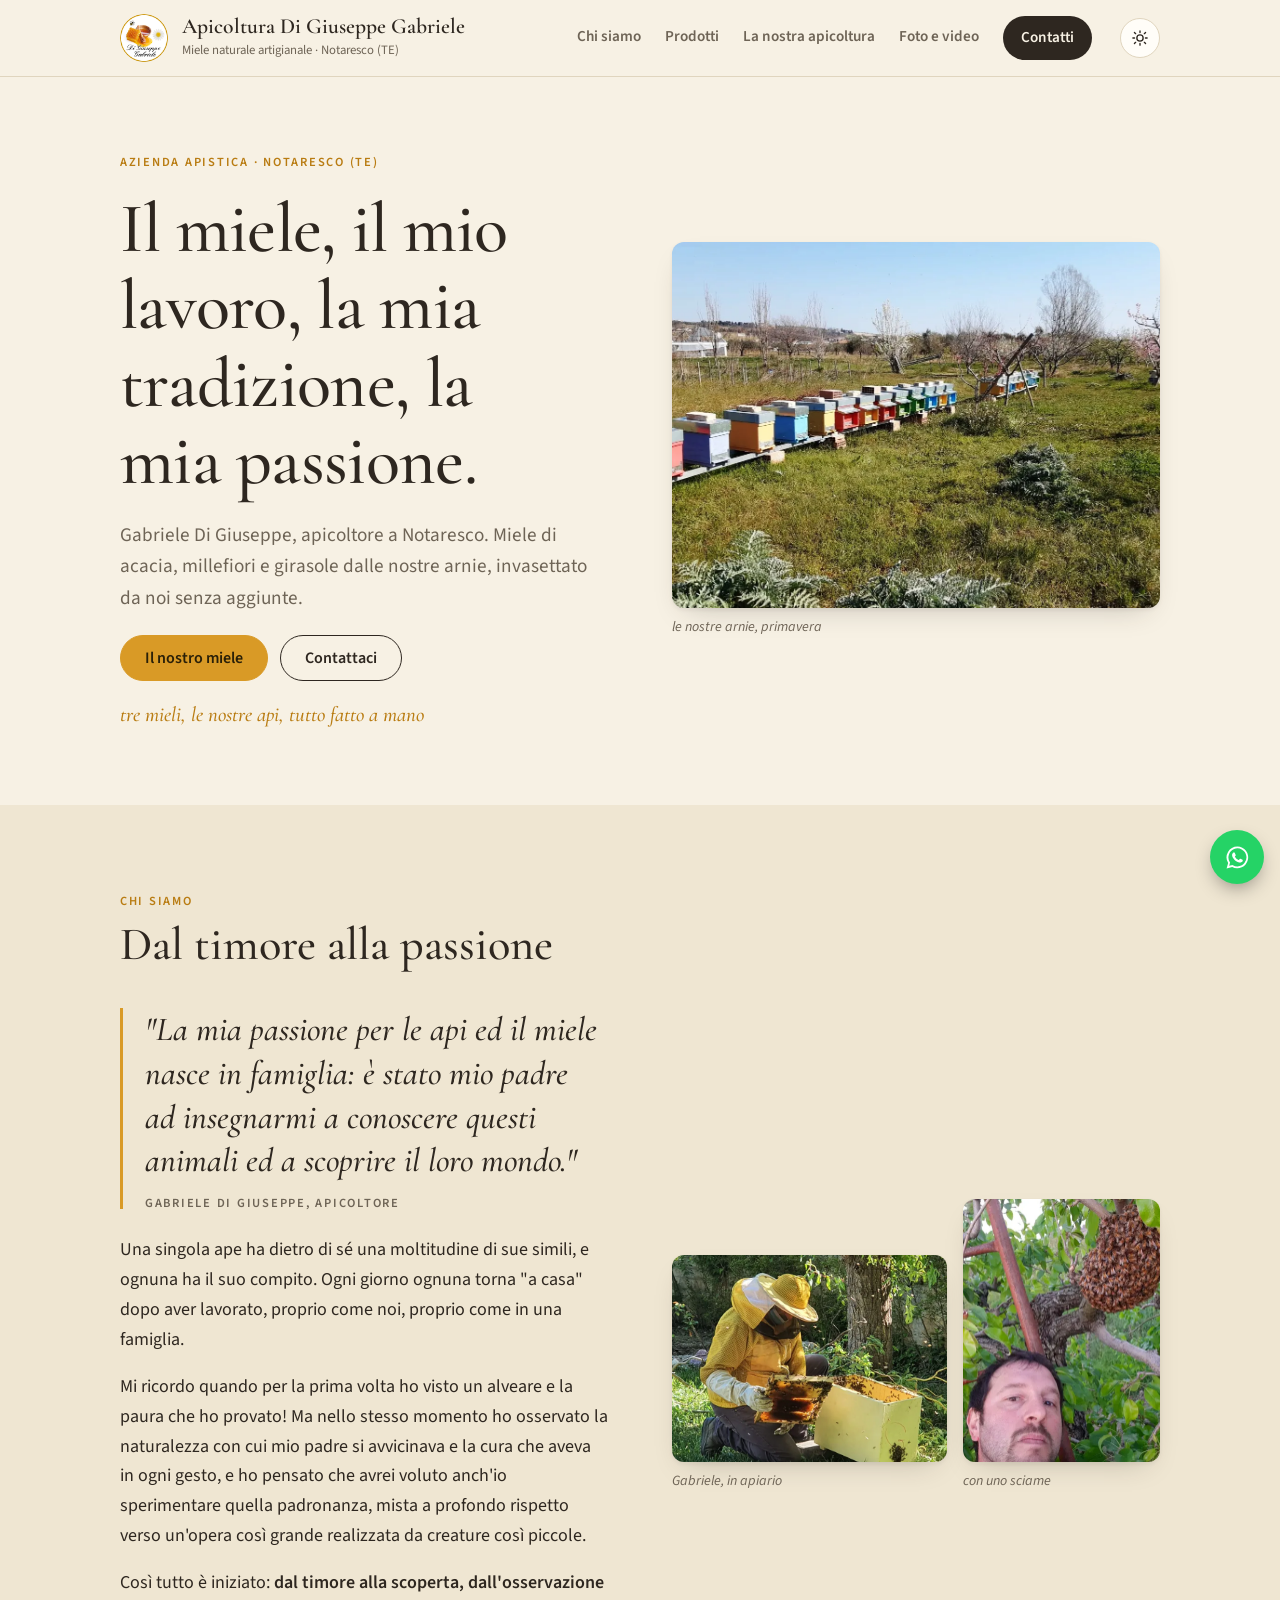
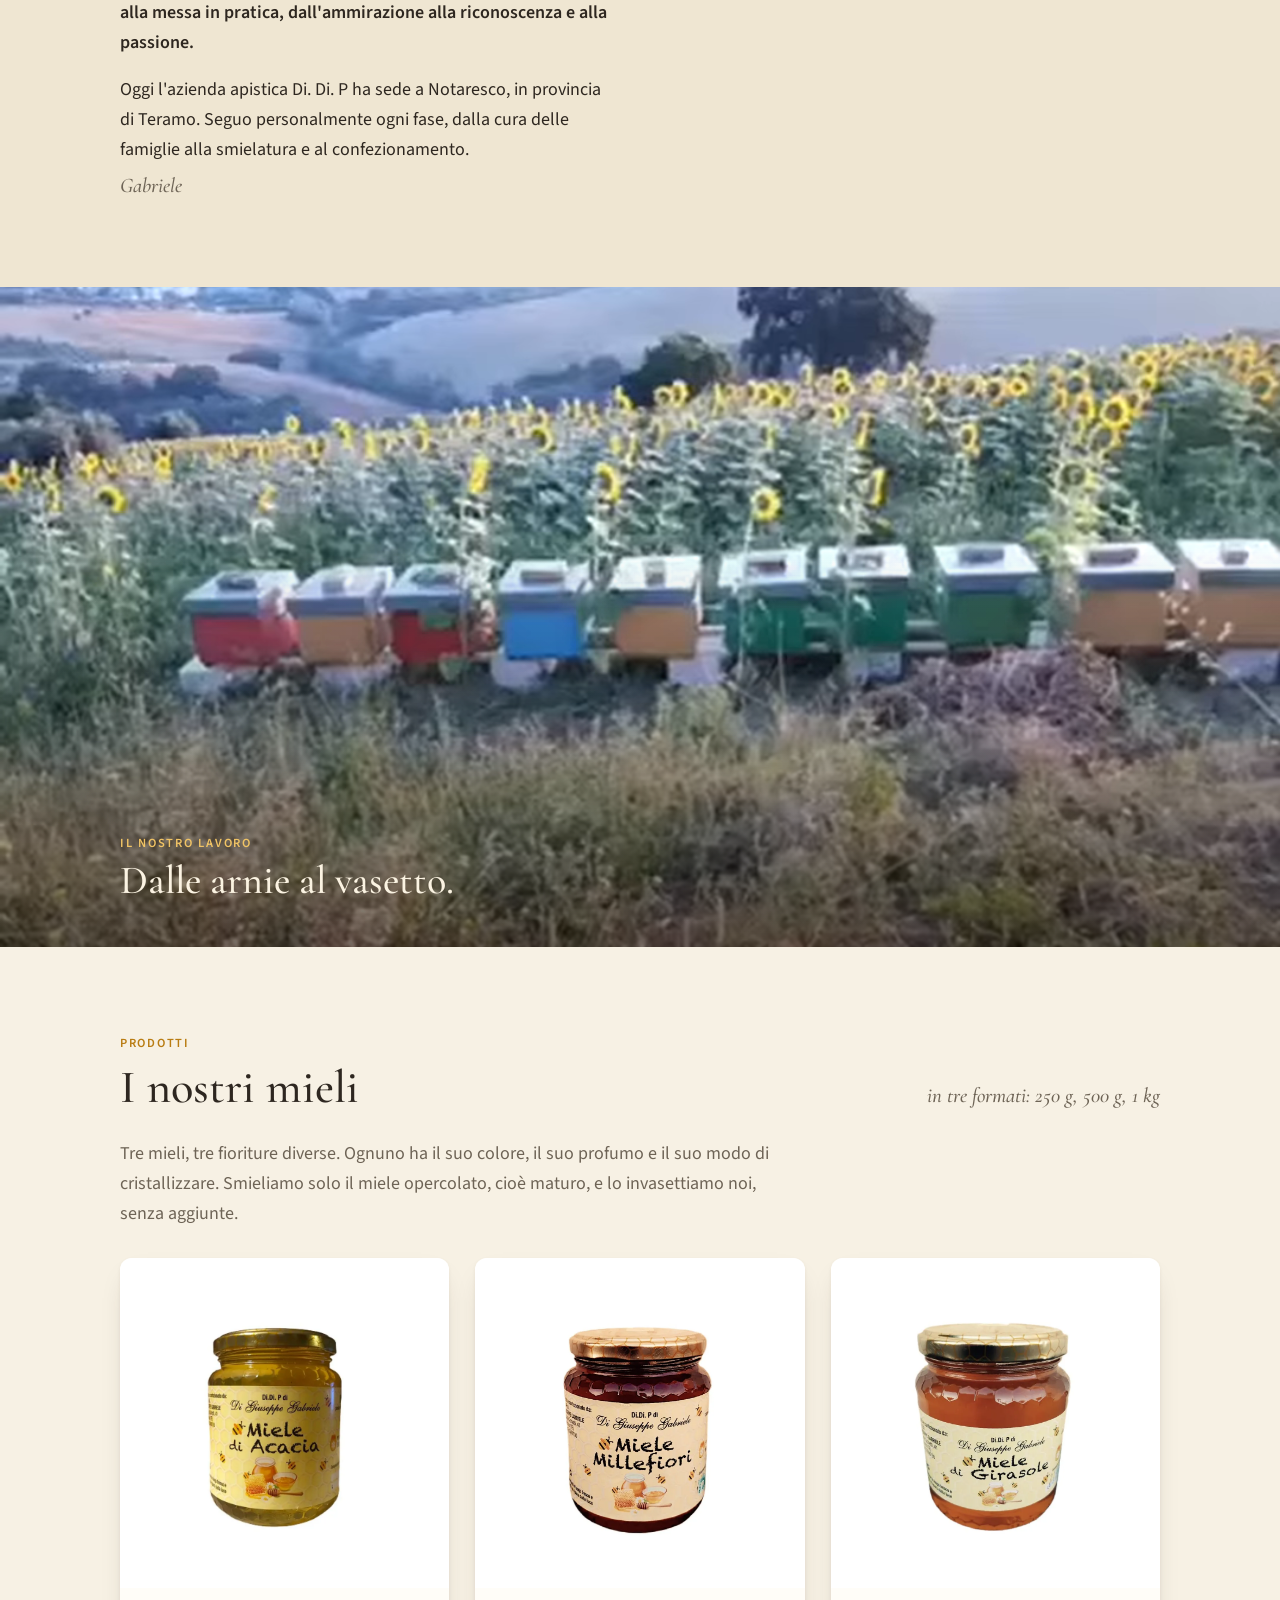
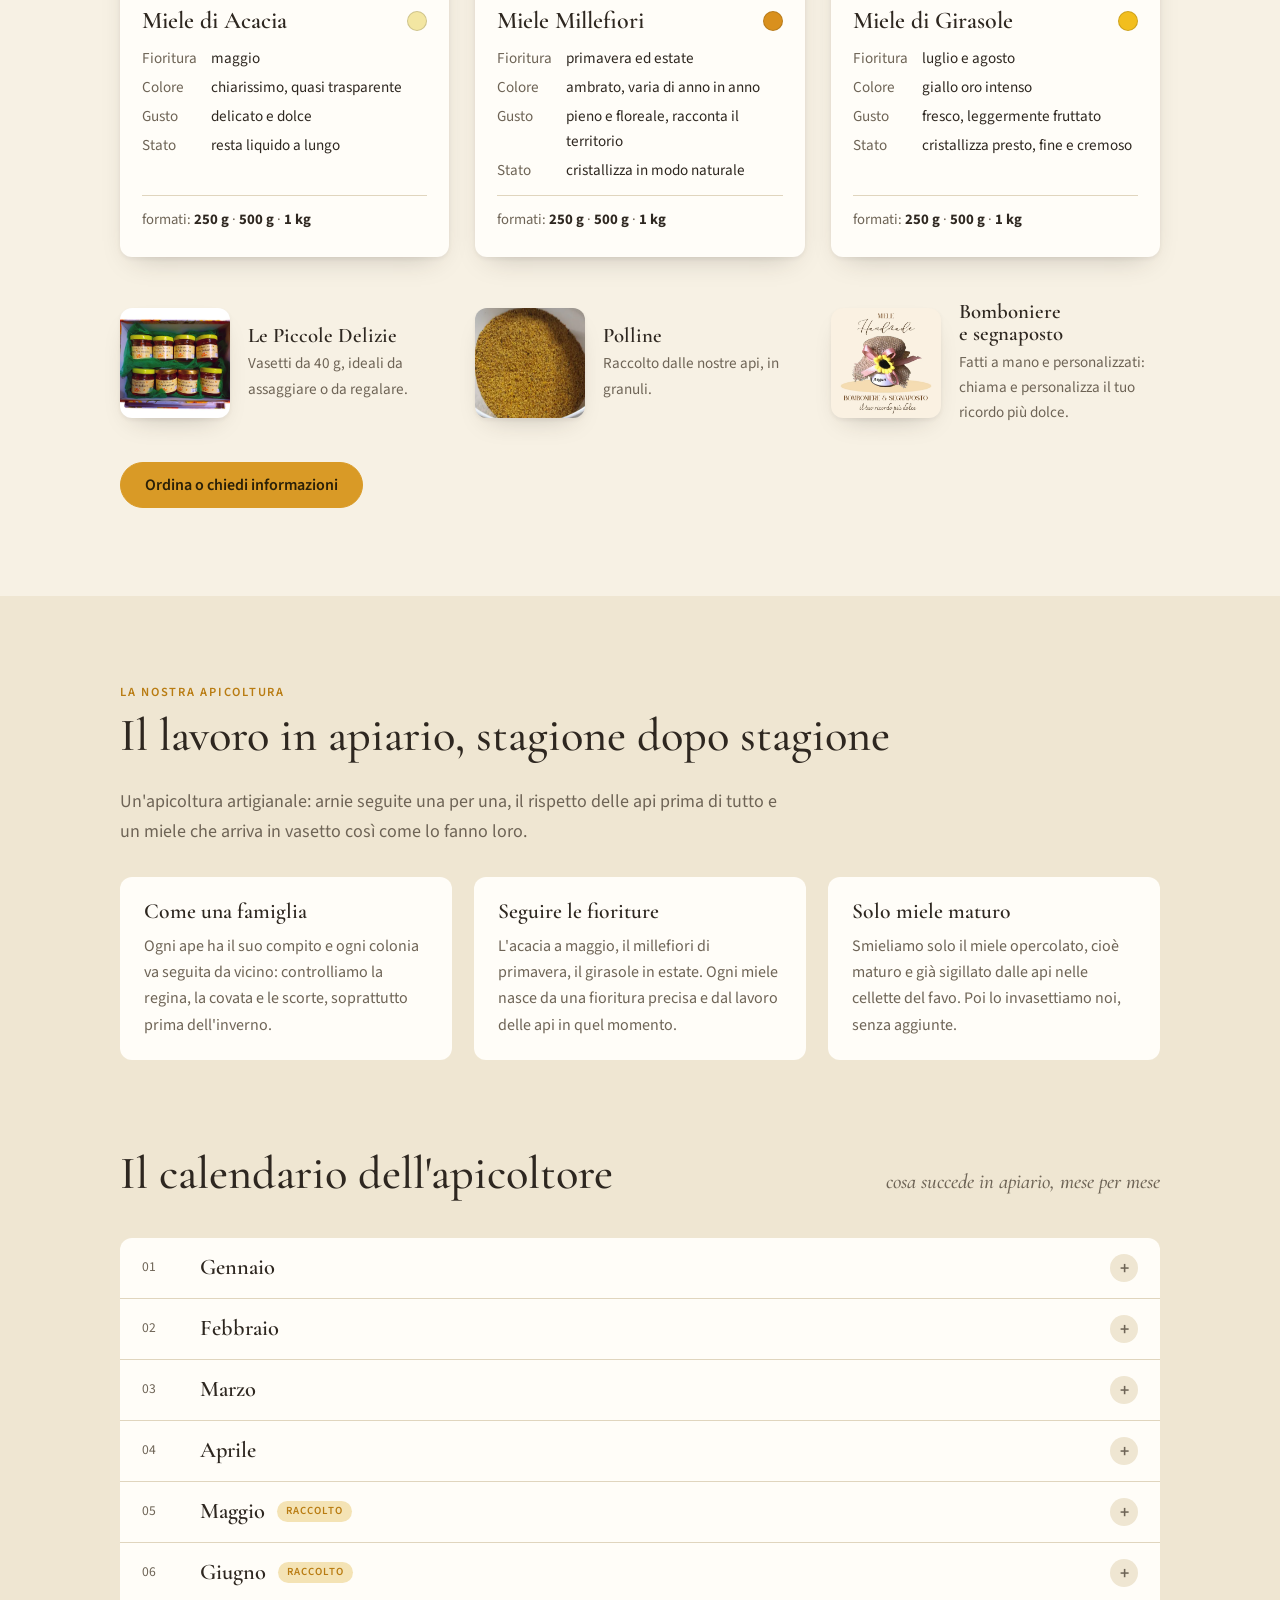
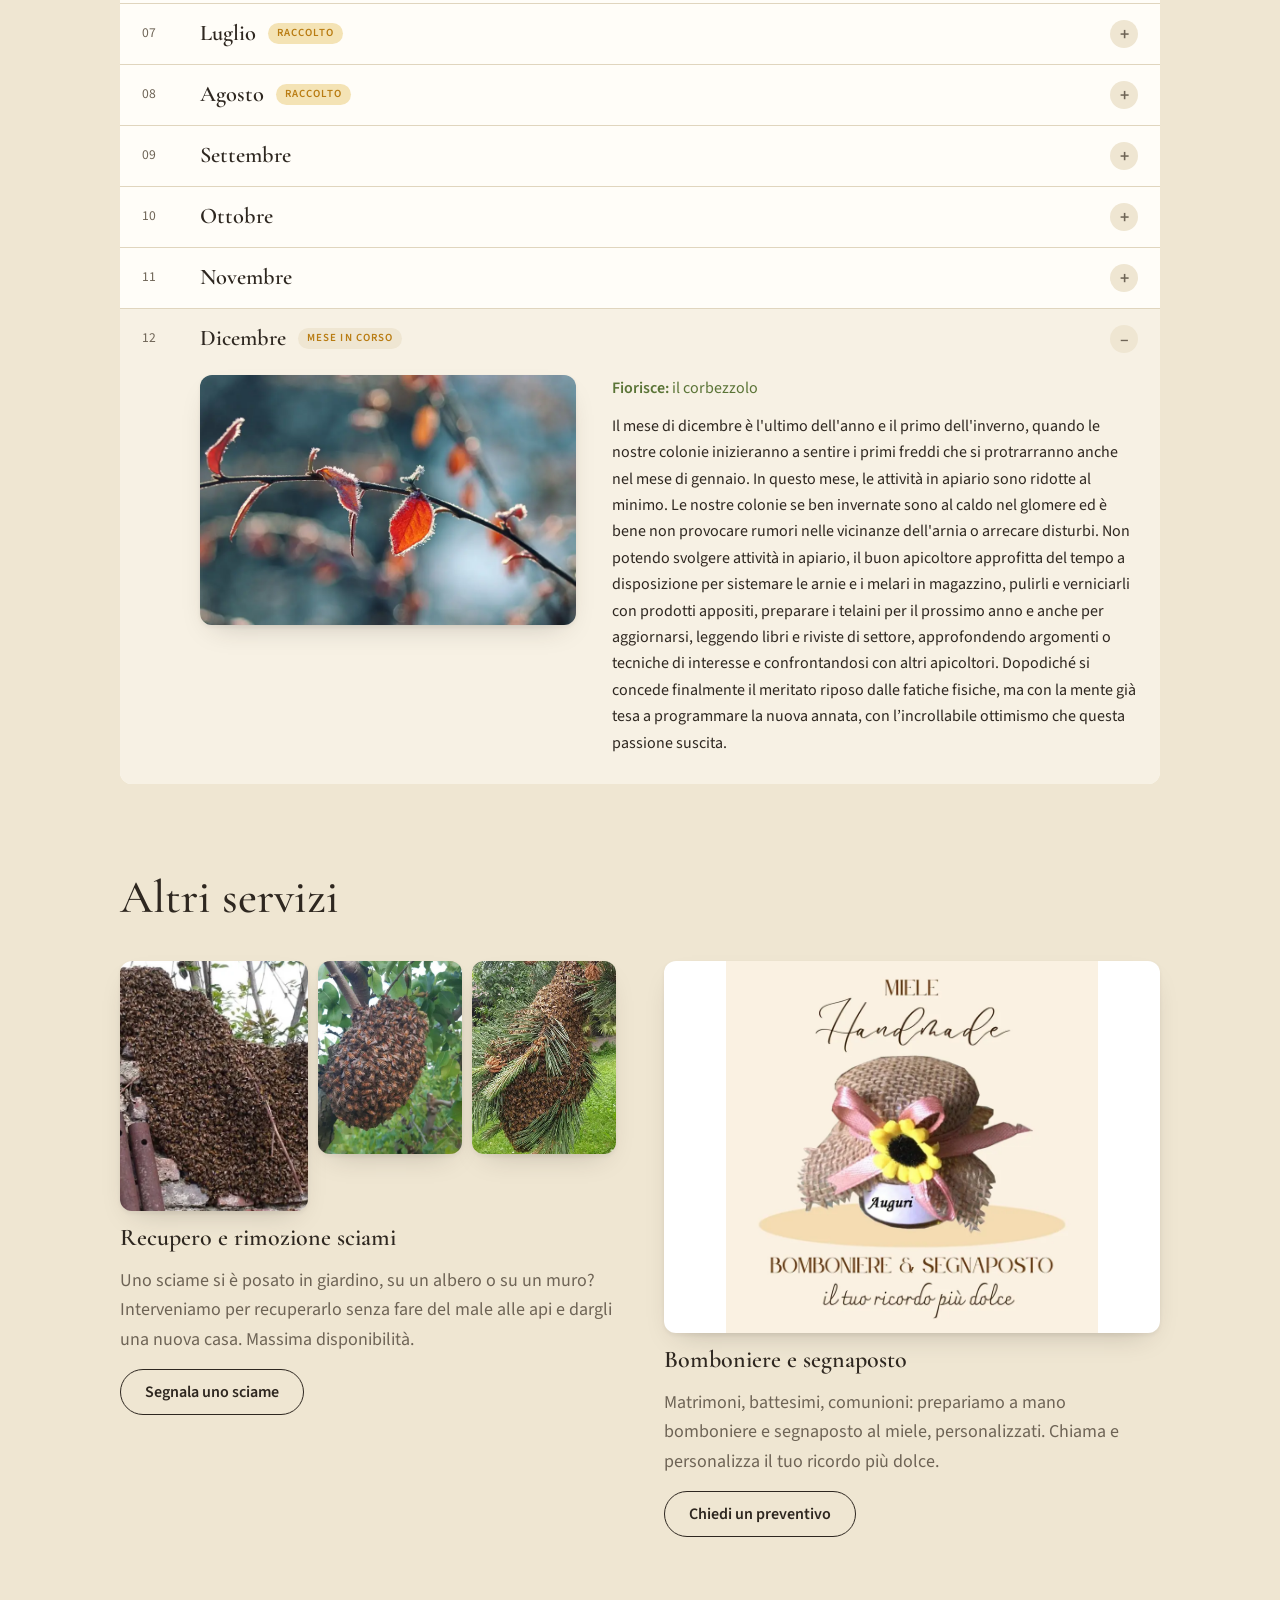
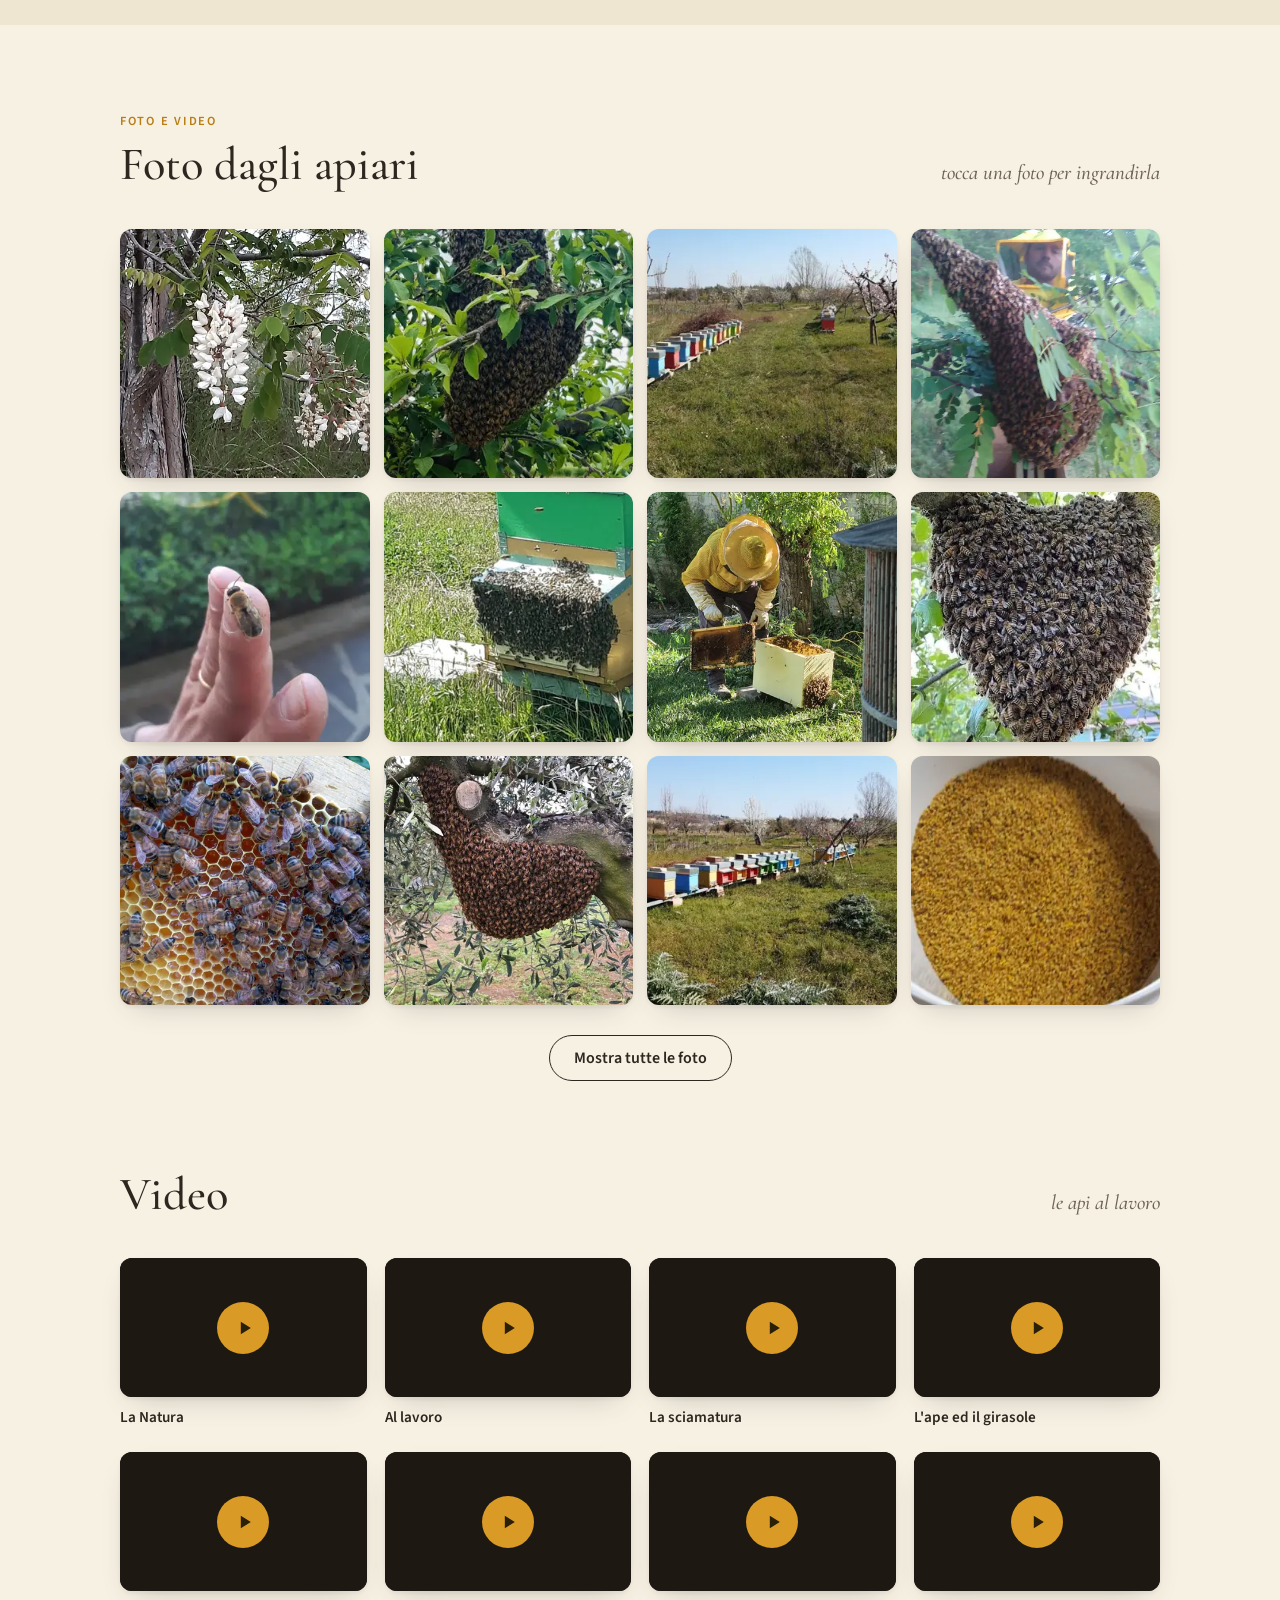
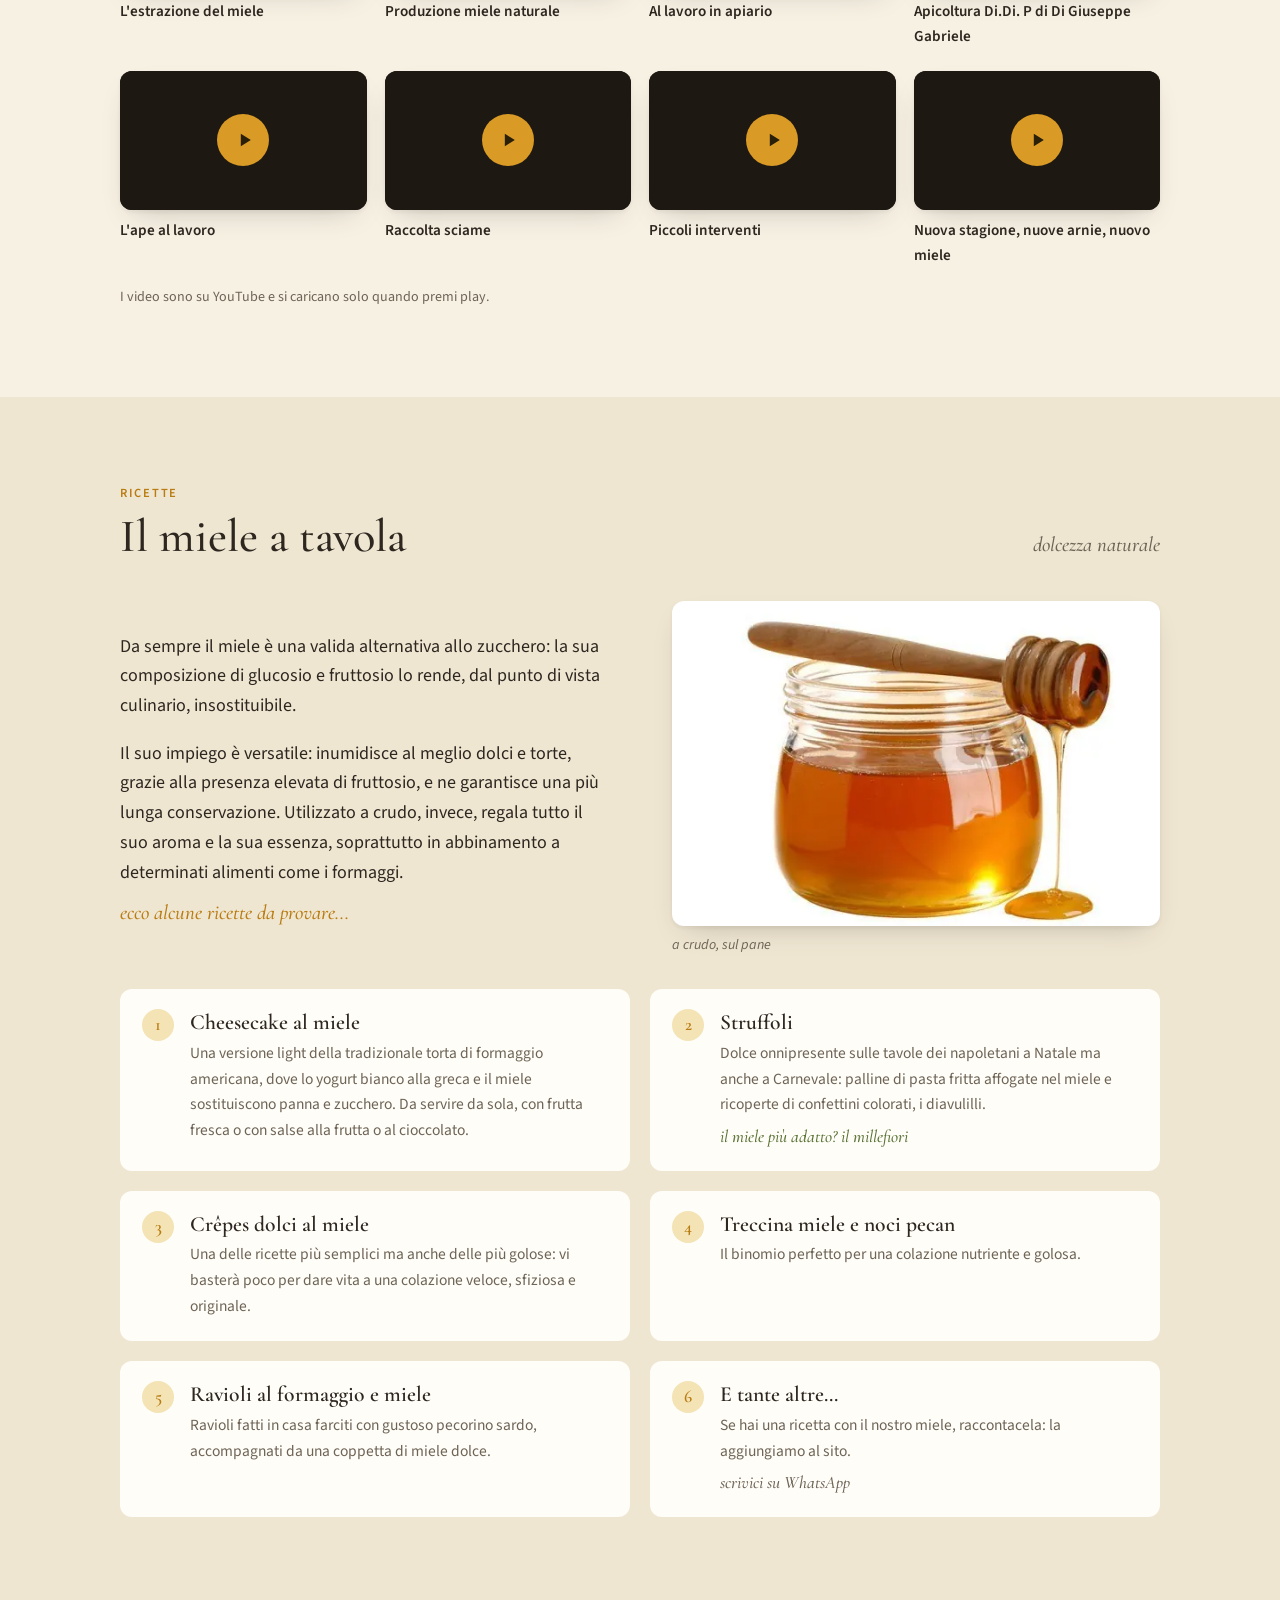
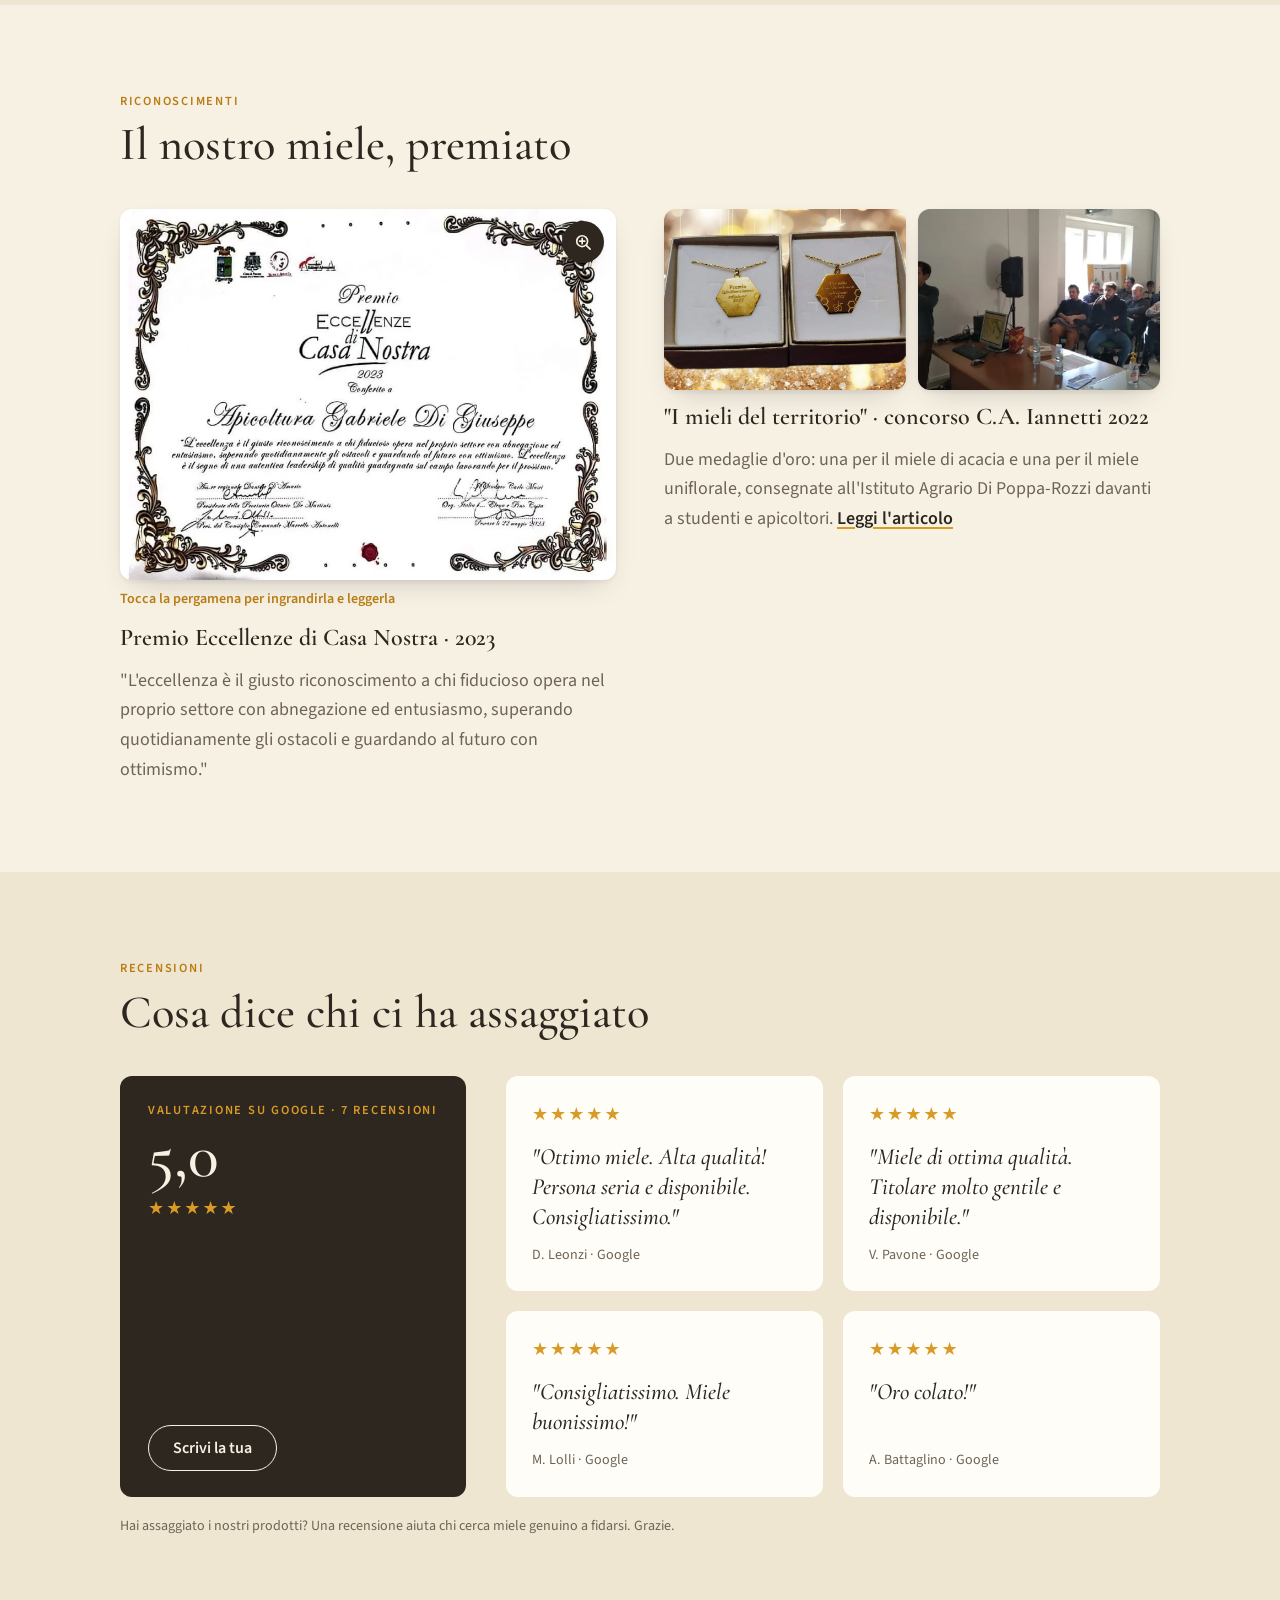
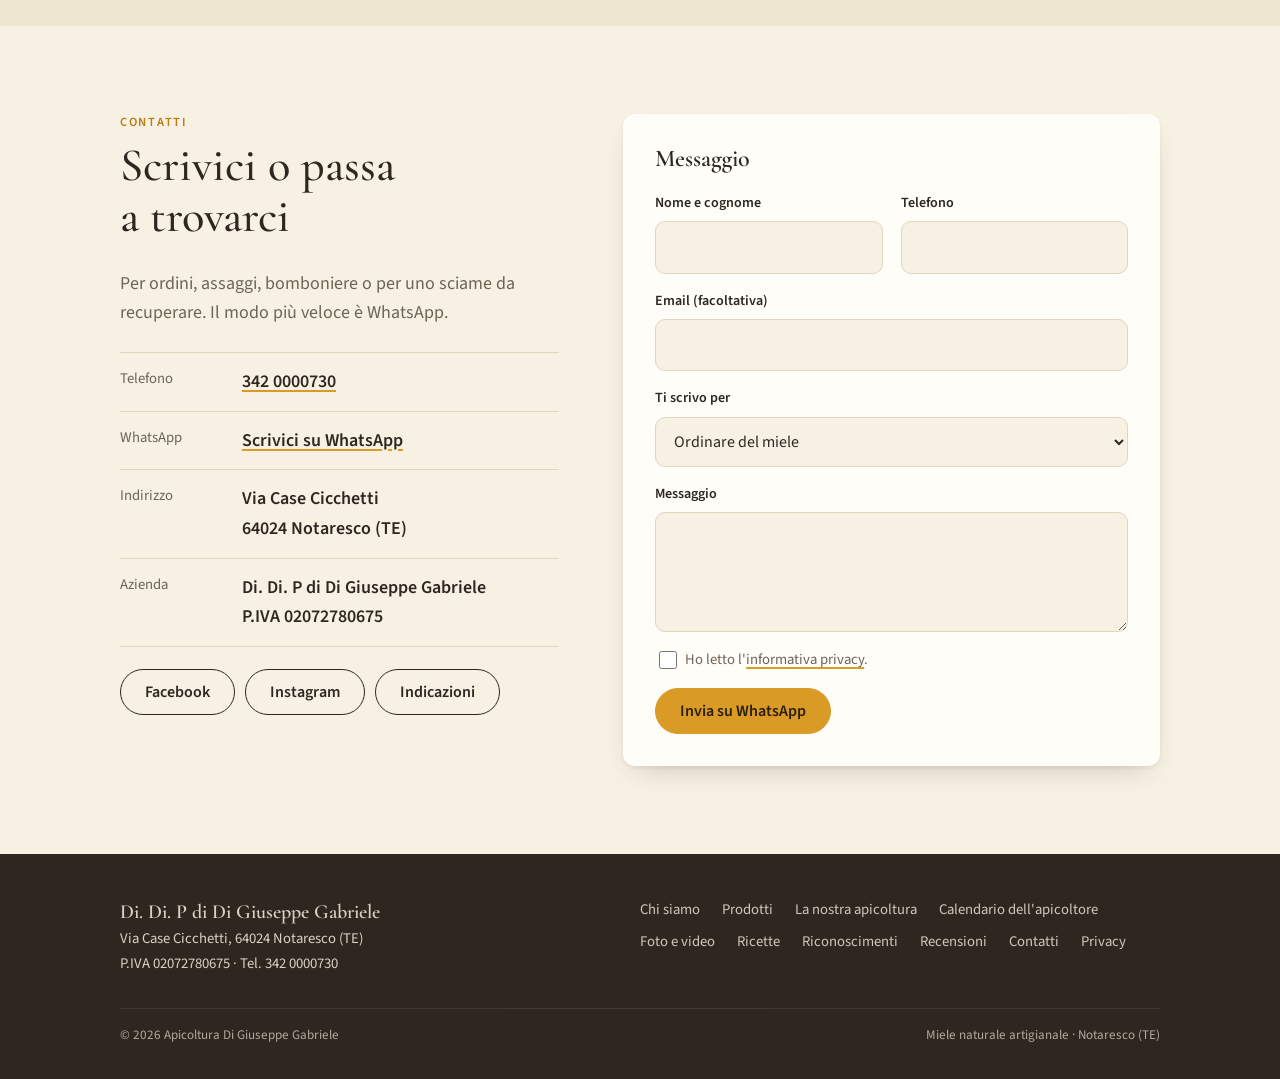
==== index.html @ 10a08e4a "Fascia video più alta Co-Authored-By: Claude Fable 5.1 <noreply@anthropic.com> Claude-Session: https" ====
<!DOCTYPE html>

<html lang="it">
<head>
<meta charset="utf-8"/>
<meta content="width=device-width, initial-scale=1, viewport-fit=cover" name="viewport"/>
<title>Apicoltura Di Giuseppe Gabriele</title>
<meta content="Miele artigianale di acacia, millefiori e girasole prodotto da Gabriele Di Giuseppe, apicoltore a Notaresco (TE). Polline, bomboniere e segnaposto, recupero sciami." name="description"/>
<meta content="-ZM-LY87D7sJv9MuZiGrV0OzLl15nIsEUiw8ETBUGHM" name="google-site-verification"/>
<link href="https://apicolturagabriele.github.io/" rel="canonical"/>
<meta content="website" property="og:type"/>
<meta content="it_IT" property="og:locale"/>
<meta content="Apicoltura Di Giuseppe Gabriele" property="og:site_name"/>
<meta content="Apicoltura Di Giuseppe Gabriele" property="og:title"/>
<meta content="Miele artigianale di acacia, millefiori e girasole prodotto da Gabriele Di Giuseppe, apicoltore a Notaresco (TE). Polline, bomboniere e segnaposto, recupero sciami." property="og:description"/>
<meta content="https://apicolturagabriele.github.io/" property="og:url"/>
<meta content="https://apicolturagabriele.github.io/img/og-apicoltura.jpg" property="og:image"/>
<meta content="1200" property="og:image:width"/>
<meta content="630" property="og:image:height"/>
<meta content="summary_large_image" name="twitter:card"/>
<meta content="#F3EBD9" name="theme-color"/>
<link href="img/favicon.png" rel="icon" type="image/png"/>
<link href="img/apple-touch-icon.png" rel="apple-touch-icon"/>
<link as="font" crossorigin="" href="fonts/cormorant-garamond-latin-500-normal.woff2" rel="preload" type="font/woff2"/>
<link as="font" crossorigin="" href="fonts/source-sans-3-latin-400-normal.woff2" rel="preload" type="font/woff2"/>
<link href="stile.css?v=912d9d69" rel="stylesheet"/>
<script type="application/ld+json">
{"@context":"https://schema.org","@type":"LocalBusiness","name":"Di. Di. P di Di Giuseppe Gabriele","alternateName":"Apicoltura Di Giuseppe Gabriele","description":"Azienda apistica, miele naturale artigianale","url":"https://apicolturagabriele.github.io/","logo":"https://apicolturagabriele.github.io/img/logo.png","telephone":"+39 342 0000730","vatID":"IT02072780675","address":{"@type":"PostalAddress","streetAddress":"Via Case Cicchetti","addressLocality":"Notaresco","postalCode":"64024","addressRegion":"TE","addressCountry":"IT"},"aggregateRating":{"@type":"AggregateRating","ratingValue":"5","bestRating":"5","reviewCount":"7"},"sameAs":["https://www.facebook.com/Di.Di.PdiDiGiuseppeGabriele/","https://www.instagram.com/apicoltura_digiuseppegabriele/"]}
</script>
</head>
<body>
<a class="salta" href="#main">Vai al contenuto</a>
<header class="testata" id="top">
<div class="foglio riga-marca">
<a aria-label="Apicoltura Di Giuseppe Gabriele, home" class="marca" href="#top">
<img alt="" height="52" src="img/logo.png" width="52"/>
<span><b>Apicoltura Di Giuseppe Gabriele</b><small>Miele naturale artigianale · Notaresco (TE)</small></span>
</a>
<nav aria-label="Sezioni del sito" class="linguette" id="linguette"><ul><li><a href="#chi-siamo">Chi siamo</a></li><li><a href="#prodotti">Prodotti</a></li><li><a href="#apicoltura">La nostra apicoltura</a></li><li><a href="#galleria">Foto e video</a></li><li class="adotta"><a href="#contatti">Contatti</a></li></ul></nav>
<div class="strumenti">
<button aria-label="Cambia tema chiaro o scuro" class="tasto-icona tasto-tema" id="tasto-tema" type="button">
<svg class="sole" fill="none" stroke="currentColor" stroke-linecap="round" stroke-width="1.8" viewbox="0 0 24 24"><circle cx="12" cy="12" r="4.2"></circle><path d="M12 2.5v2.2M12 19.3v2.2M4.6 4.6l1.6 1.6M17.8 17.8l1.6 1.6M2.5 12h2.2M19.3 12h2.2M4.6 19.4l1.6-1.6M17.8 6.2l1.6-1.6"></path></svg>
<svg class="luna" fill="none" stroke="currentColor" stroke-linejoin="round" stroke-width="1.8" viewbox="0 0 24 24"><path d="M20 14.5A8 8 0 0 1 9.5 4a8 8 0 1 0 10.5 10.5z"></path></svg>
</button>
<button aria-controls="linguette" aria-expanded="false" aria-label="Apri il menu" class="tasto-icona tasto-menu" id="tasto-menu" type="button">
<svg fill="none" stroke="currentColor" stroke-linecap="round" stroke-width="1.9" viewbox="0 0 24 24"><path d="M4 7h16M4 12h16M4 17h16"></path></svg>
</button>
</div>
</div>
</header>
<main id="main"><section class="apertura">
<div class="foglio griglia">
<div class="spazio">
<p class="etichetta">Azienda apistica · Notaresco (TE)</p>
<h1>Il miele, il mio lavoro, la mia tradizione, la mia passione.</h1>
<p class="sottotitolo">Gabriele Di Giuseppe, apicoltore a Notaresco. Miele di acacia, millefiori e girasole dalle nostre arnie, invasettato da noi senza aggiunte.</p>
<div class="tasti">
<a class="tasto pieno" href="#prodotti">Il nostro miele</a>
<a class="tasto" href="#contatti">Contattaci</a>
</div>
<p class="mano miele">tre mieli, le nostre api, tutto fatto a mano</p>
</div>
<div style="position:relative">
<figure class="stampa nastro ruota-1"><img alt="Le arnie colorate di Gabriele Di Giuseppe a Notaresco" fetchpriority="high" height="787" src="img/hero-apiario.webp" width="1400"/><figcaption>le nostre arnie, primavera</figcaption></figure>
</div>
</div>
</section>
<section class="alt" id="chi-siamo">
<div class="foglio due invertito">
<div class="foto-doppie"><figure class="stampa"><img alt="Gabriele Di Giuseppe apre un'arnia con tuta e maschera da apicoltore" height="1000" loading="lazy" src="img/gabriele-lavoro.webp" width="750"/><figcaption>Gabriele, in apiario</figcaption></figure><figure class="stampa"><img alt="Gabriele accanto a uno sciame posato su un ramo" height="700" loading="lazy" src="img/gabriele-sciame.webp" width="394"/><figcaption>con uno sciame</figcaption></figure></div>
<div class="testo">
<p class="etichetta" style="margin-bottom:10px">Chi siamo</p><div class="titolo"><h2>Dal timore alla passione</h2></div><p class="citazione" style="margin-bottom:26px">"La mia passione per le api ed il miele nasce in famiglia: è stato mio padre ad insegnarmi a conoscere questi animali ed a scoprire il loro mondo."<cite>Gabriele Di Giuseppe, apicoltore</cite></p>
<p>Una singola ape ha dietro di sé una moltitudine di sue simili, e ognuna ha il suo compito. Ogni giorno ognuna torna "a casa" dopo aver lavorato, proprio come noi, proprio come in una famiglia.</p>
<p>Mi ricordo quando per la prima volta ho visto un alveare e la paura che ho provato! Ma nello stesso momento ho osservato la naturalezza con cui mio padre si avvicinava e la cura che aveva in ogni gesto, e ho pensato che avrei voluto anch'io sperimentare quella padronanza, mista a profondo rispetto verso un'opera così grande realizzata da creature così piccole.</p>
<p>Così tutto è iniziato: <span class="evidenzia">dal timore alla scoperta, dall'osservazione alla messa in pratica, dall'ammirazione alla riconoscenza e alla passione.</span></p>
<p>Oggi l'azienda apistica Di. Di. P ha sede a Notaresco, in provincia di Teramo. Seguo personalmente ogni fase, dalla cura delle famiglie alla smielatura e al confezionamento.</p>
<p class="mano" style="margin-top:8px">Gabriele</p>
</div>
</div>
</section><section aria-label="Dalle arnie al vasetto" class="banda">
<video aria-hidden="true" autoplay="" id="banda-video" loop="" muted="" playsinline="" poster="video/dalle-arnie-al-vasetto-poster.webp" preload="metadata">
<source src="video/dalle-arnie-al-vasetto.webm" type="video/webm"/>
<source src="video/dalle-arnie-al-vasetto.mp4" type="video/mp4"/>
</video>
<div class="foglio banda-testo">
<p class="etichetta">Il nostro lavoro</p>
<p class="banda-frase">Dalle arnie al vasetto.</p>
</div>
</section>

<section id="prodotti">
<div class="foglio">
<p class="etichetta" style="margin-bottom:10px">Prodotti</p><div class="titolo"><h2>I nostri mieli</h2><span class="mano">in tre formati: 250 g, 500 g, 1 kg</span></div><p class="testo" style="color:var(--matita);margin:-12px 0 30px">Tre mieli, tre fioriture diverse. Ognuno ha il suo colore, il suo profumo e il suo modo di cristallizzare. Smieliamo solo il miele opercolato, cioè maturo, e lo invasettiamo noi, senza aggiunte.</p>
<div class="mieli">
<article class="scheda">
<div class="foto"><img alt="Vasetto di Miele di Acacia Di Giuseppe Gabriele" height="670" loading="lazy" src="img/miele-acacia.webp" width="800"/></div>
<div class="corpo">
<h3>Miele di Acacia<span class="tono" style="background:#F3E6A2" title="Colore del miele"></span></h3>
<dl><dt>Fioritura</dt><dd>maggio</dd><dt>Colore</dt><dd>chiarissimo, quasi trasparente</dd><dt>Gusto</dt><dd>delicato e dolce</dd><dt>Stato</dt><dd>resta liquido a lungo</dd></dl>
<p class="formati">formati: <b>250 g</b> · <b>500 g</b> · <b>1 kg</b></p>
</div>
</article>
<article class="scheda">
<div class="foto"><img alt="Vasetto di Miele Millefiori Di Giuseppe Gabriele" height="1073" loading="lazy" src="img/miele-millefiori.webp" width="800"/></div>
<div class="corpo">
<h3>Miele Millefiori<span class="tono" style="background:#D9901D" title="Colore del miele"></span></h3>
<dl><dt>Fioritura</dt><dd>primavera ed estate</dd><dt>Colore</dt><dd>ambrato, varia di anno in anno</dd><dt>Gusto</dt><dd>pieno e floreale, racconta il territorio</dd><dt>Stato</dt><dd>cristallizza in modo naturale</dd></dl>
<p class="formati">formati: <b>250 g</b> · <b>500 g</b> · <b>1 kg</b></p>
</div>
</article>
<article class="scheda">
<div class="foto"><img alt="Vasetto di Miele di Girasole Di Giuseppe Gabriele" height="1013" loading="lazy" src="img/miele-girasole.webp" width="800"/></div>
<div class="corpo">
<h3>Miele di Girasole<span class="tono" style="background:#F2BE1E" title="Colore del miele"></span></h3>
<dl><dt>Fioritura</dt><dd>luglio e agosto</dd><dt>Colore</dt><dd>giallo oro intenso</dd><dt>Gusto</dt><dd>fresco, leggermente fruttato</dd><dt>Stato</dt><dd>cristallizza presto, fine e cremoso</dd></dl>
<p class="formati">formati: <b>250 g</b> · <b>500 g</b> · <b>1 kg</b></p>
</div>
</article>
</div>
<div class="altri">
<article class="altro">
<figure class="stampa quadro ruota-1"><img alt="Confezione Le Piccole Delizie con otto vasetti da 40 grammi" height="593" loading="lazy" src="img/piccole-delizie.webp" width="700"/></figure>
<div><h3>Le Piccole Delizie</h3><p>Vasetti da 40 g, ideali da assaggiare o da regalare.</p></div>
</article>
<article class="altro">
<figure class="stampa quadro ruota-2"><img alt="Polline d'api in granuli appena raccolto" height="700" loading="lazy" src="img/polline-secchio.webp" width="394"/></figure>
<div><h3>Polline</h3><p>Raccolto dalle nostre api, in granuli.</p></div>
</article>
<article class="altro">
<figure class="stampa quadro ruota-3"><img alt="Bomboniere e segnaposto al miele fatti a mano" height="800" loading="lazy" src="img/bomboniere.webp" width="800"/></figure>
<div><h3>Bomboniere e segnaposto</h3><p>Fatti a mano e personalizzati: chiama e personalizza il tuo ricordo più dolce.</p></div>
</article>
</div>
<div class="tasti" style="margin-top:36px"><a class="tasto pieno" href="#contatti">Ordina o chiedi informazioni</a></div>
</div>
</section>
<section class="alt" id="apicoltura">
<div class="foglio">
<p class="etichetta" style="margin-bottom:10px">La nostra apicoltura</p><div class="titolo"><h2>Il lavoro in apiario, stagione dopo stagione</h2></div><p class="testo" style="color:var(--matita);margin:-12px 0 30px">Un'apicoltura artigianale: arnie seguite una per una, il rispetto delle api prima di tutto e un miele che arriva in vasetto così come lo fanno loro.</p>
<div class="appunti">
<div><b>Come una famiglia</b><p>Ogni ape ha il suo compito e ogni colonia va seguita da vicino: controlliamo la regina, la covata e le scorte, soprattutto prima dell'inverno.</p></div>
<div><b>Seguire le fioriture</b><p>L'acacia a maggio, il millefiori di primavera, il girasole in estate. Ogni miele nasce da una fioritura precisa e dal lavoro delle api in quel momento.</p></div>
<div><b>Solo miele maturo</b><p>Smieliamo solo il miele opercolato, cioè maturo e già sigillato dalle api nelle cellette del favo. Poi lo invasettiamo noi, senza aggiunte.</p></div>
</div>
</div>
</section>
<section class="alt" id="calendario">
<div class="foglio">
<div class="titolo"><h2>Il calendario dell'apicoltore</h2><span class="mano">cosa succede in apiario, mese per mese</span></div>
<div class="mesi">
<details class="mese"><summary><span class="n">01</span><h3>Gennaio</h3><span aria-hidden="true" class="segno"></span></summary>
<div class="dentro">
<figure class="stampa orizz ruota-1"><img alt="Apiario e natura a gennaio" height="600" loading="lazy" src="img/mesi/gennaio.webp" width="900"/><figcaption>gennaio</figcaption></figure>
<div><p class="fiori">il nespolo</p><p>Il lavoro dell’apicoltore in inverno si concentra sulla manutenzione delle arnie e degli apiari. Si fanno lavori di falegnameria, si ripuliscono gli strumenti da lavoro, si revisionano le arnie vuote giacenti in magazzino, ci si comincia a procurare fogli cerei, telaini, filo, per armare i telaini e ad applicare i fogli cerei sia per il melario che per il nido. Nelle regioni più calde si può cominciare a nutrire le famiglie con la soluzione zuccherina.</p></div>
</div></details>
<details class="mese"><summary><span class="n">02</span><h3>Febbraio</h3><span aria-hidden="true" class="segno"></span></summary>
<div class="dentro">
<figure class="stampa orizz ruota-2"><img alt="Apiario e natura a febbraio" height="600" loading="lazy" src="img/mesi/febbraio.webp" width="900"/><figcaption>febbraio</figcaption></figure>
<div><p class="fiori">il mandorlo, il rosmarino, l’erica, il tarassaco, la rapa, i cavoli e la colza</p><p>Aumentano le giornate di sole, durante le quali le api volano in cerca di polline e di acqua per la prima covata che all’interno dell’alveare comincia a svilupparsi. Nei pressi dell’apiario si colloca un abbeveratoio nutriente. Questo perché le api non si allontanino troppo dall’apiario in cerca di sostanze minerali, rischiando così di non rientrare a causa del freddo. Se alla fine del mese sono presenti fioriture (come l’erica) è utile portare le arnie a bottinarle per fortificare le famiglie.</p></div>
</div></details>
<details class="mese"><summary><span class="n">03</span><h3>Marzo</h3><span aria-hidden="true" class="segno"></span></summary>
<div class="dentro">
<figure class="stampa orizz ruota-3"><img alt="Apiario e natura a marzo" height="600" loading="lazy" src="img/mesi/marzo.webp" width="900"/><figcaption>marzo</figcaption></figure>
<div><p class="fiori">il rosmarino, la rapa, la colza, la rucola, il mandorlo</p><p>Nonostante il tempo ballerino, marzo è il mese in cui riprendono “ufficialmente” i lavori in apiario. È infatti adesso che le visite si fanno più frequenti e che si iniziano a prendere quegli accorgimenti necessari per affrontare nel modo migliore l’inizio delle fioriture. Ovviamente si raccoglie quello che si è seminato: se si è eseguito un corretto invernamento si avranno quasi sicuramente famiglie che hanno svernato bene, pronte a ripartire con la raccolta e senza grossi problemi. Le api cominciano l’attività frenetica. L’apicoltore visita le colonie con maggior frequenza per controllare la regina e la presenza di covata. Se in questo mese è tornato il freddo si regola la porticina d’ingresso per proteggere la covata dagli spifferi.</p></div>
</div></details>
<details class="mese"><summary><span class="n">04</span><h3>Aprile</h3><span aria-hidden="true" class="segno"></span></summary>
<div class="dentro">
<figure class="stampa orizz ruota-1"><img alt="Apiario e natura a aprile" height="600" loading="lazy" src="img/mesi/aprile.webp" width="900"/><figcaption>aprile</figcaption></figure>
<div><p class="fiori">l’albicocco, il pesco, il susino, il ciliegio, il melo, il pero, il salice, la borragine, il cisto, l’erica, la rapa, la colza, la rucola</p><p>Finalmente è arrivata la primavera! Sperando non ritorni il freddo, si deve cercare di mantenere le famiglie al caldo fino al nuovo innalzamento delle temperature. Il mese di aprile è un mese fondamentale per lo sviluppo. I ritmi aumentano sia all’interno dell’arnia che per l’apicoltore che andrà ad aumentare le attività di controllo ed i lavori in apiario. Si possono iniziare a togliere le eventuali protezioni invernali ed a dare spazio alla famiglia in fase di sviluppo. Si possono aggiungere telaini costruiti rimandando l’aggiunta di fogli cerei alla seconda metà del mese, quando nasceranno le api della nuova covata. Bisogna conoscere lo stato della famiglia e valutare la necessità dell’eventuale nutrizione di supporto. In questo periodo, se predomina il bel tempo, la natura fa il resto. Le fioriture sono molte ed il nettare si trova in abbondanza nei fiori di campo e nelle copiose fioriture degli alberi da frutto. Il rischio di sciamatura è ancora minimo, tuttavia il bravo apicoltore, conoscendo il proprio apiario e sapendo valutare l’equilibrio della famiglia, sa quali sono le famiglie con forte propensione alla sciamatura e deve controllarne attentamente lo sviluppo. Si deve inoltre iniziare a ripulire la zona dell’apiario per evitare infestazioni di erba o rovi che andranno successivamente a ricoprire le arnie.</p></div>
</div></details>
<details class="mese"><summary><span class="n">05</span><h3>Maggio <span class="raccolto">raccolto</span></h3><span aria-hidden="true" class="segno"></span></summary>
<div class="dentro">
<figure class="stampa orizz ruota-2"><img alt="Apiario e natura a maggio" height="600" loading="lazy" src="img/mesi/maggio.webp" width="900"/><figcaption>maggio</figcaption></figure>
<div><p class="fiori">l’acacia, la tamerice, il pitosporo, il cisto, il tarassaco, la lupinella, il timo, la facelia</p><p>Nel mese di maggio c’è una delle fioriture più importanti ossia quella dell’acacia. Oltre alle condizioni di bel tempo per avere una fioritura importante e ricca di nettare è necessario che il fiore maturi. Tale maturazione avviene in condizioni ideali con temperature medie intorno ai 10 °C. È il periodo ideale per la sostituzione di eventuali telaini da nido deteriorati, smielare l’acacia per poi continuare con il grande raccolto, aggiungere i melari, controllare gli sciami ed eventualmente sostituire le regine più anziane.</p></div>
</div></details>
<details class="mese"><summary><span class="n">06</span><h3>Giugno <span class="raccolto">raccolto</span></h3><span aria-hidden="true" class="segno"></span></summary>
<div class="dentro">
<figure class="stampa orizz ruota-3"><img alt="Apiario e natura a giugno" height="600" loading="lazy" src="img/mesi/giugno.webp" width="900"/><figcaption>giugno</figcaption></figure>
<div><p class="fiori">l’eucalipto, l’acacia, il castagno, il timo, i trifogli, la veccia, la lupinella, la galega, il rovo, la salvia, la lavanda, l’ippocastano, la facelia</p><p>Continua la bottinatura in pianura e in collina. Si sorvegliano i melari, e se ne aggiungono dove serve. Si smiela tutto il miele opercolato: il millefiori di primavera è il migliore! Ci si può preparare a raccogliere il castagno.</p></div>
</div></details>
<details class="mese"><summary><span class="n">07</span><h3>Luglio <span class="raccolto">raccolto</span></h3><span aria-hidden="true" class="segno"></span></summary>
<div class="dentro">
<figure class="stampa orizz ruota-1"><img alt="Apiario e natura a luglio" height="600" loading="lazy" src="img/mesi/luglio.webp" width="900"/><figcaption>luglio</figcaption></figure>
<div><p class="fiori">il meliloto, la medica, la veccia, i trifogli, il castagno, il tiglio, il rovo, la lavanda, il girasole, la galega, la facelia</p><p>Il caldo estivo mette alla prova le famiglie di api, che hanno bisogno di molta acqua per regolare la temperatura del nido. L’apicoltore fa attenzione a posizionare i propri alveari in zone ombreggiate e a mettere a disposizione delle api un abbeveratoio nelle vicinanze, onde evitare spiacevoli incidenti con i vicini che potrebbero allarmarsi della presenza di api nei sottovasi o nelle piscine. In alcune zone sono in corso gli ultimi raccolti di castagno, eucalipto, millefiori e melata, ma è ancora lontana la possibilità di concedersi un po’ di riposo: è questo, infatti, il momento in cui si pongono le basi per il lavoro dell’anno successivo, tenendo a bada i nemici dell’alveare, accompagnando la crescita delle nuove colonie, verificando il buon vigore delle regine e andando a sostituire quelle più vecchie o esaurite.</p></div>
</div></details>
<details class="mese"><summary><span class="n">08</span><h3>Agosto <span class="raccolto">raccolto</span></h3><span aria-hidden="true" class="segno"></span></summary>
<div class="dentro">
<figure class="stampa orizz ruota-2"><img alt="Apiario e natura a agosto" height="600" loading="lazy" src="img/mesi/agosto.webp" width="900"/><figcaption>agosto</figcaption></figure>
<div><p class="fiori">il brugo, il girasole, il lamio, il ginestrino, la medica, il meliloto, il mirto, la santoreggia</p><p>In questo periodo l’apicoltore può iniziare a lavorare per preparare le famiglie ad un buon invernamento, è consigliabile verificare accuratamente il nido, iniziando a controllare la consistenza delle scorte, della covata e la salute della colonia in generale, intervenendo se necessario sulle famiglie più deboli.</p></div>
</div></details>
<details class="mese"><summary><span class="n">09</span><h3>Settembre</h3><span aria-hidden="true" class="segno"></span></summary>
<div class="dentro">
<figure class="stampa orizz ruota-3"><img alt="Apiario e natura a settembre" height="600" loading="lazy" src="img/mesi/settembre.webp" width="900"/><figcaption>settembre</figcaption></figure>
<div><p class="fiori">il brugo, l’edera, l’inula, il lamio, il girasole, la medica, il trifoglio bianco e violetto</p><p>L’approssimarsi dell’autunno nelle zone più fresche costringe le famiglie a prepararsi all’inverno, riducendo le covate e immagazzinando le scorte il più vicino possibile al nido. Vengono tolti i melari e, una volta estratto l’ultimo miele, immagazzinati per la stagione successiva. Nelle zone più calde, invece, le fioriture autunnali danno un’ulteriore spinta alla crescita degli alveari dopo il rallentamento estivo, con possibili raccolti di miele su eucalipto ed edera.</p></div>
</div></details>
<details class="mese"><summary><span class="n">10</span><h3>Ottobre</h3><span aria-hidden="true" class="segno"></span></summary>
<div class="dentro">
<figure class="stampa orizz ruota-1"><img alt="Apiario e natura a ottobre" height="600" loading="lazy" src="img/mesi/ottobre.webp" width="900"/><figcaption>ottobre</figcaption></figure>
<div><p class="fiori">il brugo, l’edera, il rosmarino e alcune crucifere</p><p>Il mese di ottobre è al pari dei mesi primaverili un mese molto importante per l'apicoltore ed è il periodo in cui si concentrano i lavori per portare avanti un buon invernamento. Le attività ed i controlli da portare avanti sono molti. Le giornate sono ormai brevi e nelle poche ore di luce le colonie si apprestano a raccogliere l'ultimo eventuale nettare e polline a disposizione per nutrire l'ultima covata pre-invernale, che andrà a formare la colonia di api per l'inverno. Il lavoro necessario per un buon invernamento deve essere fatto scrupolosamente fin dalle prime visite di ottobre, correndo ai ripari in caso di problemi. L'apicoltore deve verificare la presenza della regina, la consistenza e la forza della famiglia. Si controllano attentamente le scorte procedendo ove necessario ad una nutrizione di supporto appropriata che dovrà anche aiutare le api a superare l'inverno.</p></div>
</div></details>
<details class="mese"><summary><span class="n">11</span><h3>Novembre</h3><span aria-hidden="true" class="segno"></span></summary>
<div class="dentro">
<figure class="stampa orizz ruota-2"><img alt="Apiario e natura a novembre" height="600" loading="lazy" src="img/mesi/novembre.webp" width="900"/><figcaption>novembre</figcaption></figure>
<div><p class="fiori">il brugo, il corbezzolo, il rosmarino e la facelia di seconda semina</p><p>Le giornate si accorciano e le regine, quasi ovunque, interrompono la deposizione. Il fermento dei mesi più caldi è sostituito dallo sforzo di mantenersi al caldo: le api si stringono le une alle altre per produrre il calore necessario alla loro sopravvivenza consumando il miele immagazzinato e facendo vibrare i muscoli del torace. Famiglie ben popolate e con scorte sufficienti non temono i rigori dell’inverno, ma se anche una sola delle due condizioni venisse a mancare potrebbero essere guai seri! L’apicoltore passa in rassegna gli apiari per controllare che siano in ordine e sufficientemente al riparo dalle intemperie: ad esempio in posti particolarmente ventosi vengono messi dei pesi sui tetti delle arnie per scongiurarne lo scoperchiamento.</p></div>
</div></details>
<details class="mese"><summary><span class="n">12</span><h3>Dicembre</h3><span aria-hidden="true" class="segno"></span></summary>
<div class="dentro">
<figure class="stampa orizz ruota-3"><img alt="Apiario e natura a dicembre" height="600" loading="lazy" src="img/mesi/dicembre.webp" width="900"/><figcaption>dicembre</figcaption></figure>
<div><p class="fiori">il corbezzolo</p><p>Il mese di dicembre è l'ultimo dell'anno e il primo dell'inverno, quando le nostre colonie inizieranno a sentire i primi freddi che si protrarranno anche nel mese di gennaio. In questo mese, le attività in apiario sono ridotte al minimo. Le nostre colonie se ben invernate sono al caldo nel glomere ed è bene non provocare rumori nelle vicinanze dell'arnia o arrecare disturbi. Non potendo svolgere attività in apiario, il buon apicoltore approfitta del tempo a disposizione per sistemare le arnie e i melari in magazzino, pulirli e verniciarli con prodotti appositi, preparare i telaini per il prossimo anno e anche per aggiornarsi, leggendo libri e riviste di settore, approfondendo argomenti o tecniche di interesse e confrontandosi con altri apicoltori. Dopodiché si concede finalmente il meritato riposo dalle fatiche fisiche, ma con la mente già tesa a programmare la nuova annata, con l’incrollabile ottimismo che questa passione suscita.</p></div>
</div></details>
</div>
</div>
</section>
<section class="alt" id="servizi">
<div class="foglio">
<div class="titolo"><h2>Altri servizi</h2></div>
<div class="servizi">
<article class="servizio">
<div class="tre">
<figure class="stampa orizz ruota-1"><img alt="Sciame posato su un muro di mattoni" height="563" loading="lazy" src="img/sciame-muro.webp" width="1000"/></figure>
<figure class="stampa vert ruota-2"><img alt="Sciame appeso al ramo di un albero" height="800" loading="lazy" src="img/sciame-albero.webp" width="450"/></figure>
<figure class="stampa vert ruota-3"><img alt="Sciame tra gli aghi di un pino" height="800" loading="lazy" src="img/sciame-pino.webp" width="529"/></figure>
</div>
<h3>Recupero e rimozione sciami</h3>
<p>Uno sciame si è posato in giardino, su un albero o su un muro? Interveniamo per recuperarlo senza fare del male alle api e dargli una nuova casa. Massima disponibilità.</p>
<div class="tasti"><a class="tasto" href="https://wa.me/393420000730?text=Ciao%20Gabriele%2C%20ho%20bisogno%20del%20recupero%20di%20uno%20sciame%20a%20" rel="noopener" target="_blank">Segnala uno sciame</a></div>
</article>
<article class="servizio">
<figure class="stampa quadro ruota-2"><img alt="Bomboniere e segnaposto al miele, il tuo ricordo più dolce" height="800" loading="lazy" src="img/bomboniere.webp" width="800"/><figcaption>handmade</figcaption></figure>
<h3>Bomboniere e segnaposto</h3>
<p>Matrimoni, battesimi, comunioni: prepariamo a mano bomboniere e segnaposto al miele, personalizzati. Chiama e personalizza il tuo ricordo più dolce.</p>
<div class="tasti"><a class="tasto" href="#contatti">Chiedi un preventivo</a></div>
</article>
</div>
</div>
</section>
<section id="galleria">
<div class="foglio">
<p class="etichetta" style="margin-bottom:10px">Foto e video</p><div class="titolo"><h2>Foto dagli apiari</h2><span class="mano">tocca una foto per ingrandirla</span></div>
<div class="tavolo" id="tavolo"></div>
<div class="altre-foto"><button class="tasto" id="altre-foto" type="button">Mostra tutte le foto</button></div>
</div>
</section>
<section id="video">
<div class="foglio">
<div class="titolo"><h2>Video</h2><span class="mano">le api al lavoro</span></div>
<div class="video" id="elenco-video"></div>
<p class="nota-piccola">I video sono su YouTube e si caricano solo quando premi play.</p>
</div>
</section>
<section class="alt" id="miele-a-tavola">
<div class="foglio">
<p class="etichetta" style="margin-bottom:10px">Ricette</p><div class="titolo"><h2>Il miele a tavola</h2><span class="mano">dolcezza naturale</span></div>
<div class="due">
<div class="testo">
<p>Da sempre il miele è una valida alternativa allo zucchero: la sua composizione di glucosio e fruttosio lo rende, dal punto di vista culinario, insostituibile.</p>
<p>Il suo impiego è versatile: inumidisce al meglio dolci e torte, grazie alla presenza elevata di fruttosio, e ne garantisce una più lunga conservazione. Utilizzato a crudo, invece, regala tutto il suo aroma e la sua essenza, soprattutto in abbinamento a determinati alimenti come i formaggi.</p>
<p class="mano miele" style="margin-top:12px">ecco alcune ricette da provare...</p>
</div>
<figure class="stampa orizz ruota-1 nastro"><img alt="Miele versato da un cucchiaio di legno" height="365" loading="lazy" src="img/miele-a-tavola.webp" width="550"/><figcaption>a crudo, sul pane</figcaption></figure>
</div>
<ol class="ricette" style="margin-top:32px">
<li><h3>Cheesecake al miele</h3><p>Una versione light della tradizionale torta di formaggio americana, dove lo yogurt bianco alla greca e il miele sostituiscono panna e zucchero. Da servire da sola, con frutta fresca o con salse alla frutta o al cioccolato.</p></li>
<li><h3>Struffoli</h3><p>Dolce onnipresente sulle tavole dei napoletani a Natale ma anche a Carnevale: palline di pasta fritta affogate nel miele e ricoperte di confettini colorati, i diavulilli.</p><span class="mano erba">il miele più adatto? il millefiori</span></li>
<li><h3>Crêpes dolci al miele</h3><p>Una delle ricette più semplici ma anche delle più golose: vi basterà poco per dare vita a una colazione veloce, sfiziosa e originale.</p></li>
<li><h3>Treccina miele e noci pecan</h3><p>Il binomio perfetto per una colazione nutriente e golosa.</p></li>
<li><h3>Ravioli al formaggio e miele</h3><p>Ravioli fatti in casa farciti con gustoso pecorino sardo, accompagnati da una coppetta di miele dolce.</p></li>
<li><h3>E tante altre...</h3><p>Se hai una ricetta con il nostro miele, raccontacela: la aggiungiamo al sito.</p><span class="mano">scrivici su WhatsApp</span></li>
</ol>
</div>
</section>
<section id="riconoscimenti">
<div class="foglio">
<p class="etichetta" style="margin-bottom:10px">Riconoscimenti</p><div class="titolo"><h2>Il nostro miele, premiato</h2></div>
<div class="premi">
<article class="premio">
<div class="pergamena"><button aria-label="Ingrandisci la pergamena del Premio Eccellenze di Casa Nostra" class="ingrandisci" data-didascalia="Pergamena del Premio Eccellenze di Casa Nostra 2023" data-grande="img/attestato-eccellenze-grande.webp" type="button">
<figure class="stampa"><img alt="Pergamena del Premio Eccellenze di Casa Nostra 2023 conferito ad Apicoltura Gabriele Di Giuseppe" height="674" loading="lazy" src="img/attestato-eccellenze.webp" width="900"/><figcaption>Tocca la pergamena per ingrandirla e leggerla</figcaption></figure>
<span aria-hidden="true" class="lente"><svg fill="none" stroke="currentColor" stroke-linecap="round" stroke-width="2" viewbox="0 0 24 24"><circle cx="11" cy="11" r="6.5"></circle><path d="M16 16l4.5 4.5M11 8v6M8 11h6"></path></svg></span>
</button></div>
<h3>Premio Eccellenze di Casa Nostra · 2023</h3>
<p>"L'eccellenza è il giusto riconoscimento a chi fiducioso opera nel proprio settore con abnegazione ed entusiasmo, superando quotidianamente gli ostacoli e guardando al futuro con ottimismo."</p>
</article>
<article class="premio">
<div class="coppia">
<figure class="stampa orizz ruota-2"><img alt="Le due medaglie d'oro del concorso I mieli del territorio" height="675" loading="lazy" src="img/medaglie-iannetti.webp" width="900"/><figcaption>due ori</figcaption></figure>
<figure class="stampa orizz ruota-1"><img alt="La premiazione del concorso con studenti e apicoltori" height="535" loading="lazy" src="img/premiazione-iannetti.webp" width="1000"/><figcaption>la premiazione</figcaption></figure>
</div>
<h3>"I mieli del territorio" · concorso C.A. Iannetti 2022</h3>
<p>Due medaglie d'oro: una per il miele di acacia e una per il miele uniflorale, consegnate all'Istituto Agrario Di Poppa-Rozzi davanti a studenti e apicoltori. <button class="ingrandisci link-articolo" data-didascalia="Emmelle, 22 dicembre 2023: Ecco i vincitori del concorso I mieli del territorio" data-grande="img/articolo-mieli-del-territorio.webp" data-lungo="1" type="button">Leggi l'articolo</button></p>
</article>
</div>
</div>
</section>
<section class="alt" id="recensioni">
<div class="foglio">
<p class="etichetta" style="margin-bottom:10px">Recensioni</p><div class="titolo"><h2>Cosa dice chi ci ha assaggiato</h2></div>
<div class="recensioni">
<div class="voto">
<span class="etichetta">Valutazione su Google · 7 recensioni</span>
<b>5,0</b>
<span aria-label="5 stelle su 5" class="stelle">★★★★★</span>
<a class="tasto" href="https://g.page/ApicolturaDiDiPDiGiuseppeGabr/review?gm" rel="noopener" target="_blank">Scrivi la tua</a>
</div>
<div class="pareri"><figure class="parere" style="margin:0"><span aria-label="5 stelle" class="stelle">★★★★★</span><blockquote>"Ottimo miele. Alta qualità! Persona seria e disponibile. Consigliatissimo."</blockquote><footer>D. Leonzi · Google</footer></figure><figure class="parere" style="margin:0"><span aria-label="5 stelle" class="stelle">★★★★★</span><blockquote>"Miele di ottima qualità. Titolare molto gentile e disponibile."</blockquote><footer>V. Pavone · Google</footer></figure><figure class="parere" style="margin:0"><span aria-label="5 stelle" class="stelle">★★★★★</span><blockquote>"Consigliatissimo. Miele buonissimo!"</blockquote><footer>M. Lolli · Google</footer></figure><figure class="parere" style="margin:0"><span aria-label="5 stelle" class="stelle">★★★★★</span><blockquote>"Oro colato!"</blockquote><footer>A. Battaglino · Google</footer></figure></div>
</div>
<p class="nota-piccola">Hai assaggiato i nostri prodotti? Una recensione aiuta chi cerca miele genuino a fidarsi. Grazie.</p>
</div>
</section>
<section id="contatti">
<div class="foglio contatti">
<div>
<p class="etichetta" style="margin-bottom:10px">Contatti</p><div class="titolo"><h2>Scrivici o passa a trovarci</h2></div><p style="color:var(--matita);margin:-12px 0 24px">Per ordini, assaggi, bomboniere o per uno sciame da recuperare. Il modo più veloce è WhatsApp.</p>
<dl class="recapiti">
<div><dt>Telefono</dt><dd><a href="tel:+393420000730">342 0000730</a></dd></div>
<div><dt>WhatsApp</dt><dd><a href="https://wa.me/393420000730" rel="noopener" target="_blank">Scrivici su WhatsApp</a></dd></div>
<div><dt>Indirizzo</dt><dd>Via Case Cicchetti<br/>64024 Notaresco (TE)</dd></div>
<div><dt>Azienda</dt><dd>Di. Di. P di Di Giuseppe Gabriele<br/>P.IVA 02072780675</dd></div>
</dl>
<div class="social">
<a class="tasto" href="https://www.facebook.com/Di.Di.PdiDiGiuseppeGabriele/" rel="noopener" target="_blank">Facebook</a>
<a class="tasto" href="https://www.instagram.com/apicoltura_digiuseppegabriele/" rel="noopener" target="_blank">Instagram</a>
<a class="tasto" href="https://www.google.com/maps/place//data=!4m2!3m1!1s0x1331c100fd895037:0x462c915a9a52471e" rel="noopener" target="_blank">Indicazioni</a>
</div>
</div>
<form class="modulo" data-subject="Messaggio dal sito" id="modulo-contatti" novalidate="">
<div class="intest">Messaggio <span>da compilare</span></div>
<div class="campi">
<div class="campo"><label for="c-nome">Nome e cognome</label><input autocomplete="name" id="c-nome" name="nome" required=""/></div>
<div class="campo"><label for="c-tel">Telefono</label><input autocomplete="tel" id="c-tel" name="telefono" required="" type="tel"/></div>
<div class="campo tutto"><label for="c-email">Email (facoltativa)</label><input autocomplete="email" id="c-email" name="email" type="email"/></div>
<div class="campo tutto"><label for="c-motivo">Ti scrivo per</label>
<select id="c-motivo" name="motivo"><option>Ordinare del miele</option><option>Bomboniere e segnaposto</option><option>Recupero di uno sciame</option><option>Altro</option></select></div>
<div class="campo tutto"><label for="c-msg">Messaggio</label><textarea id="c-msg" name="messaggio" required=""></textarea></div>
<label class="spunta tutto"><input id="c-privacy" name="privacy" required="" type="checkbox"/><span>Ho letto l'<a href="privacy.html">informativa privacy</a>.</span></label>
<input aria-hidden="true" autocomplete="off" class="nascosto" name="botcheck" tabindex="-1" type="checkbox"/>
<div class="piede-modulo tutto"><button class="tasto pieno" type="submit">Invia su WhatsApp</button><p class="esito" hidden="" role="status"></p></div>
</div>
</form>
</div>
</section>
</main><div aria-label="Foto ingrandita" aria-modal="true" class="visore" hidden="" id="visore" role="dialog">
<button aria-label="Foto precedente" class="prima" type="button"><svg fill="none" stroke="currentColor" stroke-linecap="round" stroke-width="2" viewbox="0 0 24 24"><path d="M15 5l-7 7 7 7"></path></svg></button>
<div class="scena"><img alt="" src=""/></div>
<button aria-label="Foto successiva" class="dopo" type="button"><svg fill="none" stroke="currentColor" stroke-linecap="round" stroke-width="2" viewbox="0 0 24 24"><path d="M9 5l7 7-7 7"></path></svg></button>
<button aria-label="Chiudi" class="chiudi" type="button"><svg fill="none" stroke="currentColor" stroke-linecap="round" stroke-width="2" viewbox="0 0 24 24"><path d="M6 6l12 12M18 6L6 18"></path></svg></button>
<p class="didascalia"></p>
</div><script>var FOTO=["Grappoli di fiori di acacia", "Sciame appeso a un ramo", "Le arnie tra i peschi in fiore", "Recupero di uno sciame su un albero", "Un'ape sul dito", "Api all'ingresso dell'arnia", "Gabriele al lavoro in apiario", "Uno sciame a forma di cuore", "Api sul favo", "Sciame su un ulivo", "L'apiario in primavera", "Polline appena raccolto", "Vasetti in fila", "Gabriele e uno sciame", "Sciame sul ramo", "La disopercolatura del favo", "Telaini pieni di api", "Api e covata", "Arnie nuove nel prato", "Api in una cavità", "Il magazzino delle arnie", "Gabriele tra le arnie", "Favo naturale nel telaino", "Girasole in piena fioritura", "Arnie sui bancali", "Le arnie sotto la neve", "L'apiario innevato", "Neve tra gli ulivi"];var VIDEO=[["ydMRgAstE_E", "La Natura"], ["TfNAgNxBIOY", "Al lavoro"], ["3yiu6adniyg", "La sciamatura"], ["RELOIuX162k", "L'ape ed il girasole"], ["Rw4Z1Zilggw", "L'estrazione del miele"], ["0mjL4ZOUi2Q", "Produzione miele naturale"], ["BB0kl_pDYPM", "Al lavoro in apiario"], ["pnLIfXnALLM", "Apicoltura Di.Di. P di Di Giuseppe Gabriele"], ["iNhP6hB1HsQ", "L'ape al lavoro"], ["X4kVhAnKAPQ", "Raccolta sciame"], ["19xg_vPOVCo", "Piccoli interventi"], ["oJlf9yP6XsI", "Nuova stagione, nuove arnie, nuovo miele"]];</script>
<footer class="chiusura">
<div class="foglio">
<p><strong>Di. Di. P di Di Giuseppe Gabriele</strong><br/>Via Case Cicchetti, 64024 Notaresco (TE)<br/>P.IVA 02072780675 · Tel. 342 0000730</p>
<nav aria-label="Pagine del sito"><a href="#chi-siamo">Chi siamo</a><a href="#prodotti">Prodotti</a><a href="#apicoltura">La nostra apicoltura</a><a href="#calendario">Calendario dell'apicoltore</a><a href="#galleria">Foto e video</a><a href="#miele-a-tavola">Ricette</a><a href="#riconoscimenti">Riconoscimenti</a><a href="#recensioni">Recensioni</a><a href="#contatti">Contatti</a><a href="privacy.html">Privacy</a></nav>
<div class="pagina"><span>© <span id="anno">2026</span> Apicoltura Di Giuseppe Gabriele</span><span>Miele naturale artigianale · Notaresco (TE)</span></div>
</div>
</footer>
<a aria-label="Scrivici su WhatsApp" class="wa" href="https://wa.me/393420000730" rel="noopener" target="_blank"><svg aria-hidden="true" fill="currentColor" viewbox="0 0 24 24"><path d="M12 2.2A9.7 9.7 0 0 0 3.7 16.9L2.3 21.8l5-1.3A9.7 9.7 0 1 0 12 2.2zm0 17.7a8 8 0 0 1-4.1-1.1l-.3-.2-3 .8.8-2.9-.2-.3A8 8 0 1 1 12 19.9zm4.4-6c-.2-.1-1.4-.7-1.7-.8-.2-.1-.4-.1-.5.1l-.8.9c-.1.2-.3.2-.5.1a6.5 6.5 0 0 1-3.2-2.8c-.2-.4.2-.4.7-1.2.1-.1 0-.3 0-.4l-.8-1.8c-.2-.5-.4-.4-.5-.4h-.5c-.2 0-.4.1-.6.3-.2.2-.8.8-.8 2s.8 2.3.9 2.5c.1.2 1.6 2.5 4 3.5 1.5.6 2 .7 2.8.6.4-.1 1.4-.6 1.6-1.1.2-.5.2-1 .1-1.1l-.2-.3z"></path></svg></a>
<script src="sito.js?v=258bed89"></script>
</body>
</html>
---- stile.css ----
/* ==========================================================================
   Apicoltura Di Giuseppe Gabriele
   Stile classico e caldo: carta chiara, titoli Cormorant Garamond,
   testi Source Sans, foto con angoli smussati.
   ========================================================================== */

/* font ospitati sul sito */
@font-face{font-family:"Cormorant Garamond";font-style:normal;font-weight:500;font-display:swap;src:url(fonts/cormorant-garamond-latin-500-normal.woff2) format("woff2")}
@font-face{font-family:"Cormorant Garamond";font-style:italic;font-weight:500;font-display:swap;src:url(fonts/cormorant-garamond-latin-500-italic.woff2) format("woff2")}
@font-face{font-family:"Cormorant Garamond";font-style:normal;font-weight:600;font-display:swap;src:url(fonts/cormorant-garamond-latin-600-normal.woff2) format("woff2")}
@font-face{font-family:"Source Sans 3";font-style:normal;font-weight:400;font-display:swap;src:url(fonts/source-sans-3-latin-400-normal.woff2) format("woff2")}
@font-face{font-family:"Source Sans 3";font-style:italic;font-weight:400;font-display:swap;src:url(fonts/source-sans-3-latin-400-italic.woff2) format("woff2")}
@font-face{font-family:"Source Sans 3";font-style:normal;font-weight:600;font-display:swap;src:url(fonts/source-sans-3-latin-600-normal.woff2) format("woff2")}
@font-face{font-family:"Source Sans 3";font-style:normal;font-weight:700;font-display:swap;src:url(fonts/source-sans-3-latin-700-normal.woff2) format("woff2")}

/* ---------- colori: giorno ---------- */
:root{
  --carta:#F7F1E4;
  --carta-2:#EFE6D2;
  --bianco:#FFFDF8;
  --inchiostro:#2E2720;
  --matita:#6E6456;
  --riga:#E0D5BE;
  --miele:#B97C12;
  --miele-vivo:#D99A26;
  --miele-chiaro:#F4E3B5;
  --erba:#5A7436;
  --ombra:0 2px 4px rgba(46,39,32,.06), 0 12px 28px -14px rgba(46,39,32,.28);
  --r:12px;
  --f-titoli:"Cormorant Garamond",Garamond,Georgia,"Times New Roman",serif;
  --f-testo:"Source Sans 3","Segoe UI",system-ui,-apple-system,sans-serif;
  --largo:1120px;
  --colonna:680px;
}
/* ---------- colori: notte (solo se si preme la luna) ---------- */
:root[data-theme="dark"]{
  color-scheme:dark;
  --carta:#1E1A15; --carta-2:#27221B; --bianco:#2E2820;
  --inchiostro:#F0E8D8; --matita:#B6AB97; --riga:#3A3329;
  --miele:#E4AE4A; --miele-vivo:#E9B85A; --miele-chiaro:#46371A; --erba:#A6C27A;
  --ombra:0 2px 4px rgba(0,0,0,.3), 0 14px 30px -14px rgba(0,0,0,.7);
}

/* ---------- base ---------- */
*,*::before,*::after{box-sizing:border-box}
html{overflow-x:hidden;-webkit-text-size-adjust:100%;scroll-behavior:smooth;scroll-padding-top:20px}
body{margin:0;background:var(--carta);color:var(--inchiostro);font:400 18px/1.65 var(--f-testo);-webkit-font-smoothing:antialiased}
img{max-width:100%;height:auto;display:block}
a{color:inherit;text-decoration-color:var(--miele-vivo);text-decoration-thickness:1.5px;text-underline-offset:3px}
a:hover{color:var(--miele)}
[hidden]{display:none!important}
p{margin:0}
h1,h2,h3,h4{font-family:var(--f-titoli);font-weight:600;line-height:1.1;margin:0;text-wrap:balance}
h1{font-size:clamp(2.6rem,6vw,4.4rem);font-weight:500;letter-spacing:-.01em}
h2{font-size:clamp(2rem,3.8vw,2.9rem);font-weight:500}
h3{font-size:1.5rem}
:focus-visible{outline:3px solid var(--miele-vivo);outline-offset:3px;border-radius:4px}
.salta{position:absolute;left:-9999px;top:8px;background:var(--inchiostro);color:var(--carta);padding:10px 14px;z-index:100}
.salta:focus{left:12px}
.macchina{font-family:var(--f-titoli)}
/* note brevi: corsivo del titolo, colore miele */
.mano{font-family:var(--f-titoli);font-style:italic;font-weight:500;font-size:1.3rem;line-height:1.3;color:var(--matita)}
.mano.miele{color:var(--miele)}
.mano.erba{color:var(--erba)}
.etichetta{font:600 .78rem/1.3 var(--f-testo);letter-spacing:.14em;text-transform:uppercase;color:var(--miele)}
.evidenzia{background:none;color:var(--inchiostro);font-weight:600}
.testo{max-width:var(--colonna)}
.testo p+p{margin-top:1em}
.spazio{display:flex;flex-direction:column;gap:22px}

/* ---------- impaginazione ---------- */
.foglio{max-width:var(--largo);margin:0 auto;padding-inline:clamp(16px,4vw,40px)}
main>section{padding-block:clamp(48px,7vw,88px)}
main>section.alt{background:var(--carta-2)}

/* ---------- testata ---------- */
.testata{background:var(--carta);border-bottom:1px solid var(--riga);position:sticky;top:env(safe-area-inset-top,0px);z-index:50}
.testata .riga-marca{display:flex;align-items:center;justify-content:space-between;gap:14px 28px;min-height:76px}
.marca{display:flex;align-items:center;gap:14px;text-decoration:none}
.marca:hover{color:inherit}
.marca img{width:48px;height:48px;border-radius:50%}
.marca b{display:block;font:600 1.35rem/1.1 var(--f-titoli)}
.marca small{display:block;font-size:.8rem;color:var(--matita);margin-top:2px}
.strumenti{display:flex;align-items:center;gap:8px}
.tasto-icona{width:40px;height:40px;display:grid;place-items:center;border:1px solid var(--riga);background:var(--bianco);color:var(--inchiostro);border-radius:50%;cursor:pointer}
.tasto-icona svg{width:18px;height:18px}
.tasto-menu{display:none}
.tasto-tema .luna{display:none}
:root[data-theme="dark"] .tasto-tema .sole{display:none}
:root[data-theme="dark"] .tasto-tema .luna{display:block}
/* menu */
.linguette{margin-left:auto}
.linguette ul{list-style:none;margin:0;padding:0;display:flex;flex-wrap:wrap;gap:4px 24px;align-items:center}
.linguette a{display:block;padding:6px 0;font-weight:600;font-size:.95rem;text-decoration:none;color:var(--matita);border-bottom:2px solid transparent}
.linguette a:hover{color:var(--inchiostro)}
.linguette a[aria-current="page"]{color:var(--inchiostro);border-bottom-color:var(--miele-vivo)}
.linguette .adotta a{background:var(--inchiostro);color:var(--carta);padding:9px 18px;border-radius:999px;border:0}
.linguette .adotta a:hover{background:var(--miele);color:#fff}
.linguette .adotta a[aria-current="page"]{background:var(--miele);color:#fff}
@media (max-width:1080px){
  .testata .riga-marca{flex-wrap:wrap}
  .tasto-menu{display:grid}
  .linguette{display:none;order:3;width:100%;margin:0}
  .linguette.aperto{display:block}
  .linguette ul{flex-direction:column;align-items:stretch;gap:0;padding-bottom:16px}
  .linguette li{border-top:1px solid var(--riga)}
  .linguette a{padding:13px 2px;font-size:1.05rem;border:0}
  .linguette a[aria-current="page"]{color:var(--miele)}
  .linguette .adotta{margin-top:12px;border:0}
  .linguette .adotta a{text-align:center;padding:13px}
}
@media (max-width:520px){.marca b{font-size:1.1rem}.marca small{font-size:.72rem}}

/* ---------- foto ---------- */
.stampa{margin:0;display:flex;flex-direction:column;gap:8px;max-width:100%}
.stampa img{width:100%;border-radius:var(--r);box-shadow:var(--ombra);background:var(--carta-2)}
.stampa figcaption{font-size:.88rem;font-style:italic;color:var(--matita)}
.stampa.quadro img{aspect-ratio:1;object-fit:cover}
.stampa.orizz img{aspect-ratio:3/2;object-fit:cover}
.stampa.vert img{aspect-ratio:4/5;object-fit:cover}
.stampa.vasetto img{object-fit:contain;padding:14px;aspect-ratio:1;background:#fff}

/* ---------- tasti ---------- */
.tasto{display:inline-flex;align-items:center;justify-content:center;gap:10px;font:600 1rem/1 var(--f-testo);padding:14px 24px;border:1.5px solid var(--inchiostro);background:transparent;color:var(--inchiostro);text-decoration:none;cursor:pointer;border-radius:999px;transition:background .15s,color .15s,border-color .15s}
.tasto:hover{background:var(--inchiostro);color:var(--carta)}
.tasto.pieno{background:var(--miele-vivo);border-color:var(--miele-vivo);color:#2A2008}
.tasto.pieno:hover{background:var(--miele);border-color:var(--miele);color:#fff}
.tasto svg{width:16px;height:16px}
.tasti{display:flex;flex-wrap:wrap;gap:12px}

/* ---------- apertura di pagina ---------- */
.apertura{padding-block:clamp(40px,6vw,80px)!important;background:var(--carta)!important}
.apertura .griglia{display:grid;grid-template-columns:1fr 1fr;gap:clamp(28px,5vw,64px);align-items:center}
.apertura .spazio{gap:20px}
.apertura .sottotitolo{font-size:1.2rem;color:var(--matita);max-width:48ch}
.apertura .stampa img{aspect-ratio:4/3;object-fit:cover}
@media (max-width:820px){.apertura .griglia{grid-template-columns:1fr}}

/* titolo di sezione */
.titolo{display:flex;flex-wrap:wrap;align-items:baseline;gap:6px 20px;margin-bottom:clamp(24px,3vw,40px)}
.titolo .mano{margin-left:auto}
@media (max-width:640px){.titolo .mano{margin-left:0;width:100%}}

/* ---------- home ---------- */
.riquadri{display:grid;grid-template-columns:repeat(3,1fr);gap:clamp(20px,3vw,34px)}
.riquadro{display:flex;flex-direction:column;gap:12px}
.riquadro .stampa img{aspect-ratio:4/3;object-fit:cover}
.riquadro .stampa.vasetto img{object-fit:contain}
.riquadro .stampa figcaption{display:none}
.riquadro h3{margin-top:6px}
.riquadro p{color:var(--matita)}
.riquadro a.link{font-weight:600;color:var(--miele);text-decoration:none;align-self:flex-start}
.riquadro a.link::after{content:" →"}
.riquadro a.link:hover{text-decoration:underline}
@media (max-width:880px){.riquadri{grid-template-columns:1fr 1fr}}
@media (max-width:560px){.riquadri{grid-template-columns:1fr}}

.appunti{display:grid;grid-template-columns:repeat(3,1fr);gap:22px}
.appunti div{background:var(--bianco);border-radius:var(--r);padding:22px 24px}

.appunti b{display:block;font:600 1.35rem/1.2 var(--f-titoli);margin-bottom:8px}
.appunti p{color:var(--matita);font-size:1rem}
@media (max-width:760px){.appunti{grid-template-columns:1fr}}

.righe{background:var(--bianco);border-radius:var(--r);padding:clamp(20px,3vw,32px)}

/* citazione */
.citazione{font-family:var(--f-titoli);font-style:italic;font-weight:500;font-size:clamp(1.6rem,2.8vw,2.1rem);line-height:1.3;color:var(--inchiostro);max-width:32ch;border-left:3px solid var(--miele-vivo);padding-left:22px;margin:0}
.citazione cite{display:block;font:600 .78rem/1 var(--f-testo);letter-spacing:.14em;text-transform:uppercase;color:var(--matita);margin-top:14px;font-style:normal}

/* due colonne */
.due{display:grid;grid-template-columns:1fr 1fr;gap:clamp(28px,5vw,64px);align-items:center}
.due.invertito>:first-child{order:2}
.due .stampa{width:100%}
.due .foto-doppie{display:grid;grid-template-columns:1.4fr 1fr;gap:16px;align-items:end}
.due .foto-doppie .stampa img{aspect-ratio:auto}
.due .foto-doppie .stampa:first-child img{aspect-ratio:4/3;object-fit:cover}
.due .foto-doppie .stampa:last-child img{aspect-ratio:3/4;object-fit:cover}
@media (max-width:820px){.due{grid-template-columns:1fr}.due.invertito>:first-child{order:0}}

/* ---------- prodotti ---------- */
.mieli{display:grid;grid-template-columns:repeat(3,1fr);gap:26px}
.scheda{background:var(--bianco);border-radius:var(--r);overflow:hidden;display:flex;flex-direction:column;box-shadow:var(--ombra)}
.scheda .foto{padding:18px;background:#fff}
.scheda .foto img{aspect-ratio:1;object-fit:contain;width:100%}
.scheda .corpo{padding:20px 22px 24px;display:flex;flex-direction:column;gap:12px;flex:1}
.scheda h3{display:flex;justify-content:space-between;gap:10px;align-items:center}
.scheda .tono{width:20px;height:20px;border-radius:50%;border:1px solid rgba(0,0,0,.15);flex:none}
.scheda dl{margin:0;display:grid;grid-template-columns:auto 1fr;gap:4px 14px;font-size:.95rem}
.scheda dt{color:var(--matita)}
.scheda dd{margin:0}
.scheda .formati{margin-top:auto;font-size:.92rem;color:var(--matita);border-top:1px solid var(--riga);padding-top:12px}
.scheda .formati b{color:var(--inchiostro)}
@media (max-width:900px){.mieli{grid-template-columns:1fr 1fr}}
@media (max-width:560px){.mieli{grid-template-columns:1fr}}
.altri{display:grid;grid-template-columns:repeat(3,1fr);gap:26px;margin-top:clamp(28px,4vw,44px)}
.altro{display:grid;grid-template-columns:110px 1fr;gap:18px;align-items:center}
.altro .stampa{width:100%}
.altro h3{font-size:1.3rem;margin-bottom:4px}
.altro p{font-size:.95rem;color:var(--matita)}
@media (max-width:900px){.altri{grid-template-columns:1fr}}

/* ricette */
.ricette{list-style:none;margin:0;padding:0;counter-reset:r;display:grid;grid-template-columns:1fr 1fr;gap:20px}
.ricette li{counter-increment:r;background:var(--bianco);border-radius:var(--r);padding:22px 24px 22px 70px;position:relative}
.ricette li::before{content:counter(r);position:absolute;left:22px;top:20px;width:32px;height:32px;border-radius:50%;background:var(--miele-chiaro);color:var(--miele);display:grid;place-items:center;font:600 1.1rem/1 var(--f-titoli)}
.ricette h3{font-size:1.35rem;margin-bottom:6px}
.ricette p{font-size:.97rem;color:var(--matita)}
.ricette .mano{font-size:1.1rem;display:block;margin-top:8px}
@media (max-width:760px){.ricette{grid-template-columns:1fr}}

/* ---------- calendario ---------- */
.mesi{background:var(--bianco);border-radius:var(--r);overflow:hidden}
.mese+.mese{border-top:1px solid var(--riga)}
.mese summary{list-style:none;cursor:pointer;display:grid;grid-template-columns:44px 1fr auto;gap:14px;align-items:center;padding:16px 22px}
.mese summary::-webkit-details-marker{display:none}
.mese summary .n{font-size:.85rem;color:var(--matita);font-variant-numeric:tabular-nums}
.mese summary h3{font-size:1.4rem;display:flex;align-items:center;gap:12px;flex-wrap:wrap}
.mese summary h3 .raccolto{font:600 .68rem/1 var(--f-testo);letter-spacing:.1em;padding:5px 9px;background:var(--miele-chiaro);color:var(--miele);border-radius:999px;text-transform:uppercase}
.mese summary .segno{width:28px;height:28px;border-radius:50%;background:var(--carta-2);display:grid;place-items:center;font-weight:600;color:var(--matita)}
.mese summary .segno::before{content:"+"}
.mese[open] summary .segno::before{content:"–"}
.mese summary:hover h3{color:var(--miele)}
.mese[open]{background:var(--carta)}
.mese .dentro{display:grid;grid-template-columns:1fr 1.4fr;gap:clamp(20px,3vw,36px);padding:6px 22px 28px 80px;align-items:start}
.mese .dentro .stampa{width:100%}
.mese .dentro .stampa figcaption{display:none}
.mese .fiori{font-size:.95rem;color:var(--erba);margin-bottom:12px}
.mese .fiori::before{content:"Fiorisce: ";font-weight:600}
.mese .dentro p{font-size:1rem}
@media (max-width:760px){.mese .dentro{grid-template-columns:1fr;padding-left:22px}.mese summary{grid-template-columns:34px 1fr auto;padding-inline:16px}}

/* ---------- servizi ---------- */
.servizi{display:grid;grid-template-columns:1fr 1fr;gap:clamp(24px,4vw,48px)}
.servizio{display:flex;flex-direction:column;gap:14px}
.servizio .tre{display:grid;grid-template-columns:1.3fr 1fr 1fr;gap:10px}
.servizio .tre .stampa img{aspect-ratio:3/4;object-fit:cover}
.servizio>.stampa img{aspect-ratio:4/3;object-fit:contain;background:#fff}
.servizio>.stampa figcaption{display:none}
.servizio p{color:var(--matita)}
@media (max-width:820px){.servizi{grid-template-columns:1fr}}

/* ---------- galleria ---------- */
.tavolo{display:grid;grid-template-columns:repeat(4,1fr);gap:14px}
.tavolo button{all:unset;cursor:zoom-in;display:block}
.tavolo button:focus-visible{outline:3px solid var(--miele-vivo);outline-offset:3px;border-radius:var(--r)}
.tavolo .stampa img{aspect-ratio:1;object-fit:cover;transition:transform .3s,filter .3s}
.tavolo button:hover img{filter:brightness(1.06);transform:scale(1.02)}
.tavolo figcaption{display:none}
.altre-foto{margin-top:30px;display:flex;justify-content:center}
@media (max-width:900px){.tavolo{grid-template-columns:repeat(3,1fr)}}
@media (max-width:560px){.tavolo{grid-template-columns:repeat(2,1fr);gap:10px}}

/* visore */
.visore{position:fixed;inset:0;z-index:90;background:rgba(24,20,16,.94);display:grid;grid-template-columns:60px 1fr 60px;align-items:center;padding:calc(56px + env(safe-area-inset-top,0px)) 8px calc(48px + env(safe-area-inset-bottom,0px))}
.visore .scena{height:100%;display:flex;align-items:center;justify-content:center;min-width:0}
.visore .scena img{max-width:100%;max-height:100%;object-fit:contain;border-radius:var(--r)}
.visore button{width:46px;height:46px;border:1px solid rgba(255,255,255,.35);background:rgba(255,255,255,.06);color:#fff;cursor:pointer;display:grid;place-items:center;margin:auto;border-radius:50%}
.visore button svg{width:20px;height:20px}
.visore .chiudi{position:absolute;top:calc(10px + env(safe-area-inset-top,0px));right:12px;margin:0}
.visore .didascalia{position:absolute;left:0;right:0;bottom:calc(14px + env(safe-area-inset-bottom,0px));text-align:center;color:#F3EBD9;font-size:.95rem}
@media (max-width:640px){.visore{grid-template-columns:1fr}.visore .prima,.visore .dopo{position:absolute;bottom:calc(52px + env(safe-area-inset-bottom,0px))}.visore .prima{left:16px}.visore .dopo{right:16px}}

/* ---------- video ---------- */
.video{display:grid;grid-template-columns:repeat(4,1fr);gap:22px 18px}
.clip{display:flex;flex-direction:column;gap:8px}
.clip .cornice{position:relative;aspect-ratio:16/9;background:#1E1812;border-radius:var(--r);overflow:hidden;box-shadow:var(--ombra)}
.clip .cornice button{position:absolute;inset:0;width:100%;height:100%;border:0;padding:0;background:#1E1812;cursor:pointer}
.clip .cornice button img{width:100%;height:100%;object-fit:cover;opacity:.85}
.clip .cornice button:hover img{opacity:1}
.clip .play{position:absolute;left:50%;top:50%;width:52px;height:52px;margin:-26px 0 0 -26px;border-radius:50%;background:var(--miele-vivo);color:#2A2008;display:grid;place-items:center}
.clip .play svg{width:20px;height:20px;margin-left:3px}
.clip .cornice iframe{position:absolute;inset:0;width:100%;height:100%;border:0}
.clip p{font-weight:600;font-size:.95rem}
.nota-piccola{margin-top:18px;font-size:.88rem;color:var(--matita)}
@media (max-width:900px){.video{grid-template-columns:1fr 1fr}}
@media (max-width:480px){.video{grid-template-columns:1fr}}

/* ---------- riconoscimenti ---------- */
.premi{display:grid;grid-template-columns:1fr 1fr;gap:clamp(24px,4vw,48px)}
.premio{display:flex;flex-direction:column;gap:14px}
.premio .coppia{display:grid;grid-template-columns:1fr 1fr;gap:12px}
.premio .coppia .stampa img{aspect-ratio:4/3;object-fit:cover}
.premio .coppia figcaption{display:none}
.premio p{color:var(--matita)}
@media (max-width:760px){.premi{grid-template-columns:1fr}}

/* ---------- recensioni ---------- */
.recensioni{display:grid;grid-template-columns:auto 1fr;gap:clamp(24px,4vw,40px);align-items:stretch}
.voto{background:var(--inchiostro);color:var(--carta);border-radius:var(--r);padding:26px 28px;display:flex;flex-direction:column;gap:6px;align-items:flex-start;min-width:220px}
.voto .etichetta{color:var(--miele-vivo)}
.voto b{font:500 4rem/1 var(--f-titoli)}
.stelle{color:var(--miele-vivo);letter-spacing:2px}
.voto .tasto{margin-top:auto;border-color:var(--carta);color:var(--carta)}
.voto .tasto:hover{background:var(--carta);color:var(--inchiostro)}
.pareri{display:grid;grid-template-columns:1fr 1fr;gap:20px}
.parere{background:var(--bianco);border-radius:var(--r);padding:24px 26px;display:flex;flex-direction:column;gap:12px}
.parere blockquote{margin:0;font-family:var(--f-titoli);font-style:italic;font-size:1.45rem;line-height:1.3}
.parere footer{font-size:.88rem;color:var(--matita);margin-top:auto}
@media (max-width:760px){.recensioni,.pareri{grid-template-columns:1fr}}

/* ---------- adotta un'arnia ---------- */
.passi{list-style:none;margin:0;padding:0;display:grid;grid-template-columns:repeat(3,1fr);gap:22px;counter-reset:p}
.passi li{counter-increment:p;display:flex;flex-direction:column;gap:6px;background:var(--bianco);border-radius:var(--r);padding:22px 24px}

.passi li::before{content:counter(p);width:36px;height:36px;border-radius:50%;background:var(--miele-vivo);color:#2A2008;display:grid;place-items:center;font:600 1.2rem/1 var(--f-titoli);margin-bottom:6px}
.passi p{color:var(--matita);font-size:.97rem}
@media (max-width:760px){.passi{grid-template-columns:1fr}}
.pacchetti{display:grid;grid-template-columns:repeat(3,1fr);gap:24px;align-items:stretch}
.pacchetto{position:relative;background:var(--bianco);border-radius:var(--r);display:flex;flex-direction:column;box-shadow:var(--ombra);border:2px solid transparent}
.pacchetto.top{border-color:var(--miele-vivo)}
.pacchetto .cima{padding:24px 24px 16px;display:flex;flex-direction:column;gap:6px;border-bottom:1px solid var(--riga)}
.pacchetto .prezzo{font:500 2.4rem/1 var(--f-titoli);color:var(--miele)}
.pacchetto .prezzo small{font:400 .9rem var(--f-testo);color:var(--matita)}
.pacchetto ul{margin:0;padding:18px 24px;list-style:none;display:flex;flex-direction:column;gap:10px;flex:1}
.pacchetto li{padding-left:24px;position:relative;font-size:.98rem}
.pacchetto li::before{content:"✓";position:absolute;left:0;font-weight:700;color:var(--erba)}
.pacchetto .tasto{margin:0 24px 24px}
.pacchetto .segnalibro{position:absolute;top:-13px;right:20px;background:var(--miele-vivo);color:#2A2008;font:700 .7rem/1 var(--f-testo);letter-spacing:.1em;text-transform:uppercase;padding:7px 12px;border-radius:999px}
@media (max-width:900px){.pacchetti{grid-template-columns:1fr}.pacchetto.top{order:-1}}
.certificato{display:grid;grid-template-columns:1fr 1fr;gap:clamp(24px,4vw,56px);align-items:start;margin-top:clamp(40px,5vw,64px)}
.certificato h3.macchina{text-transform:none!important;font-size:1.8rem}
.attestato{background:var(--bianco);border:1px solid var(--miele-vivo);outline:1px solid var(--miele-vivo);outline-offset:-9px;border-radius:6px;padding:40px 30px 32px;text-align:center;display:flex;flex-direction:column;gap:10px;box-shadow:var(--ombra)}
.attestato b{font:italic 500 2.6rem/1.1 var(--f-titoli)}
.attestato .piede{display:flex;justify-content:space-between;gap:10px;margin-top:14px;font-size:.8rem;color:var(--matita)}
@media (max-width:820px){.certificato{grid-template-columns:1fr}}

/* ---------- moduli ---------- */
.modulo{background:var(--bianco);border-radius:var(--r);padding:clamp(22px,3vw,32px);box-shadow:var(--ombra)}
.modulo .intest{font:600 1.5rem/1.1 var(--f-titoli);margin-bottom:20px}
.modulo .intest span{display:none}
.campi{display:grid;grid-template-columns:1fr 1fr;gap:16px 18px}
.campi .tutto{grid-column:1/-1}
.campo{display:flex;flex-direction:column;gap:6px}
.campo label{font-weight:600;font-size:.88rem}
.campo input,.campo select,.campo textarea{font:inherit;font-size:1rem;color:var(--inchiostro);background:var(--carta);border:1px solid var(--riga);border-radius:10px;padding:12px 14px;width:100%}
.campo textarea{min-height:120px;resize:vertical}
.campo input::placeholder,.campo textarea::placeholder{color:var(--matita);opacity:.7}
.campo input:focus,.campo select:focus,.campo textarea:focus{outline:2px solid var(--miele-vivo);outline-offset:1px;border-color:transparent}
.spunta{display:grid;grid-template-columns:20px 1fr;gap:10px;align-items:start;font-size:.92rem;color:var(--matita)}
.spunta input{width:18px;height:18px;margin-top:3px;accent-color:var(--miele)}
.nascosto{position:absolute;left:-9999px;width:1px;height:1px;opacity:0}
.piede-modulo{display:flex;flex-wrap:wrap;align-items:center;gap:14px 20px}
.esito{font-weight:600;color:var(--erba);font-size:.95rem}
.nota-modulo{margin-top:14px;font-size:.88rem;color:var(--matita)}
@media (max-width:640px){.campi{grid-template-columns:1fr}}

/* ---------- contatti ---------- */
.contatti{display:grid;grid-template-columns:.9fr 1.1fr;gap:clamp(28px,5vw,64px);align-items:start}
.recapiti{margin:0}
.recapiti div{display:grid;grid-template-columns:110px 1fr;gap:12px;padding:14px 0;border-bottom:1px solid var(--riga)}
.recapiti div:first-child{border-top:1px solid var(--riga)}
.recapiti dt{color:var(--matita);font-size:.92rem}
.recapiti dd{margin:0;font-weight:600}
.social{display:flex;flex-wrap:wrap;gap:10px;margin-top:22px}
@media (max-width:820px){.contatti{grid-template-columns:1fr}}

/* ---------- piè di pagina ---------- */
.chiusura{background:var(--inchiostro);color:var(--carta);padding-block:44px 32px}
.chiusura .foglio{display:flex;flex-wrap:wrap;justify-content:space-between;gap:24px 40px;align-items:flex-start}
.chiusura p{font-size:.92rem;line-height:1.7;opacity:.85}
.chiusura p strong{font:600 1.25rem/1.4 var(--f-titoli);opacity:1}
.chiusura nav{display:flex;flex-wrap:wrap;gap:8px 22px;font-size:.92rem;max-width:520px}
.chiusura nav a{text-decoration:none;opacity:.8}
.chiusura nav a:hover{opacity:1;color:var(--miele-vivo)}
.chiusura .pagina{width:100%;display:flex;justify-content:space-between;flex-wrap:wrap;gap:8px;margin-top:8px;padding-top:16px;border-top:1px solid rgba(247,241,228,.15);font-size:.82rem;opacity:.65}
.chiusura .pagina a{color:inherit}
:root[data-theme="dark"] .chiusura{background:#15120E;color:var(--inchiostro)}
.wa{position:fixed;right:16px;bottom:calc(16px + env(safe-area-inset-bottom,0px));z-index:40;width:54px;height:54px;border-radius:50%;background:#25D366;color:#fff;display:grid;place-items:center;box-shadow:0 8px 20px -6px rgba(0,0,0,.45)}
.wa svg{width:27px;height:27px}
.wa:hover{color:#fff}

@media (prefers-reduced-motion: reduce){html{scroll-behavior:auto}*{transition:none!important;animation:none!important}}
.linguette .adotta{order:9}
.marca{min-width:0;flex:1 1 auto}
.marca span{min-width:0}
@media (max-width:1080px){.testata .riga-marca{flex-wrap:wrap}.strumenti{flex:none}}
@media (max-width:520px){.marca img{width:40px;height:40px}.marca small{white-space:nowrap;overflow:hidden;text-overflow:ellipsis}}
.marca{flex:1 1 0}
@media (max-width:520px){.marca b{font-size:1.05rem}}

/* ---------- testata che accompagna lo scorrimento ---------- */
html{scroll-padding-top:calc(var(--h-testata,76px) - 20px)}
.testata{transition:box-shadow .2s}
.testata .riga-marca{transition:min-height .2s}
.testata.scrollato{box-shadow:0 6px 18px -12px rgba(46,39,32,.35)}
.testata.scrollato .riga-marca{min-height:60px}
.testata.scrollato .marca img{width:38px;height:38px}
.marca img{transition:width .2s,height .2s}

/* ---------- indice di pagina: segue lo scorrimento sotto la testata ---------- */
.indice{position:sticky;top:var(--h-testata,76px);z-index:45;background:color-mix(in srgb,var(--carta) 94%,transparent);-webkit-backdrop-filter:blur(8px);backdrop-filter:blur(8px);border-bottom:1px solid var(--riga);border-top:1px solid var(--riga)}
.indice .foglio{display:flex;align-items:center;gap:18px;min-height:52px}
.indice span{font:600 .72rem/1 var(--f-testo);letter-spacing:.14em;text-transform:uppercase;color:var(--matita);flex:none}
.indice .voci{display:flex;gap:6px;overflow-x:auto;scrollbar-width:none;-webkit-overflow-scrolling:touch;padding-block:8px}
.indice .voci::-webkit-scrollbar{display:none}
.indice a{white-space:nowrap;padding:7px 15px;border-radius:999px;font-weight:600;font-size:.92rem;text-decoration:none;color:var(--matita);transition:background .15s,color .15s}
.indice a:hover{color:var(--inchiostro);background:var(--carta-2)}
.indice a.attivo{background:var(--inchiostro);color:var(--carta)}
@media (max-width:700px){.indice span{display:none}.indice .foglio{min-height:48px}.indice a{font-size:.88rem;padding:6px 13px}}

/* pagina unica: le sezioni di approfondimento restano legate a quella che le precede */
#calendario,#servizi,#video,#pacchetti{padding-top:0!important}
.titolo+.testo{margin-top:0}
@media (min-width:1081px){.marca{flex:none}}

/* pergamena ingrandibile */
.pergamena .ingrandisci{all:unset;display:block;position:relative;cursor:zoom-in;width:100%}
.pergamena .ingrandisci:focus-visible{outline:3px solid var(--miele-vivo);outline-offset:4px;border-radius:var(--r)}
.pergamena .stampa img{aspect-ratio:auto;transition:transform .3s}
.pergamena .ingrandisci:hover img{transform:scale(1.01)}
.pergamena .stampa figcaption{font-style:normal;font-weight:600;color:var(--miele)}
.pergamena .lente{position:absolute;right:12px;top:12px;width:42px;height:42px;border-radius:50%;background:var(--inchiostro);color:var(--carta);display:grid;place-items:center;box-shadow:var(--ombra)}
.pergamena .lente svg{width:20px;height:20px}
.visore.singola .prima,.visore.singola .dopo{visibility:hidden}

/* articolo di giornale: si apre nel visore e si scorre */
.link-articolo{all:unset;cursor:pointer;color:var(--inchiostro);text-decoration:underline;text-decoration-color:var(--miele-vivo);text-decoration-thickness:1.5px;text-underline-offset:3px;font-weight:600}
.link-articolo:hover{color:var(--miele)}
.link-articolo:focus-visible{outline:3px solid var(--miele-vivo);outline-offset:3px;border-radius:4px}
.visore.lungo .scena{align-items:flex-start;overflow-y:auto;-webkit-overflow-scrolling:touch;padding-bottom:24px}
.visore.lungo .scena img{max-height:none;width:min(720px,100%);height:auto}

/* ---------- fascia con il video in sottofondo ---------- */
.banda{position:relative;min-height:clamp(260px,42vw,520px);display:flex;align-items:flex-end;overflow:hidden;background:#3a2c14;padding:0!important}
.banda video{position:absolute;inset:0;width:100%;height:100%;object-fit:cover;filter:saturate(1.05)}
.banda::after{content:"";position:absolute;inset:0;background:linear-gradient(180deg,rgba(30,20,8,0) 40%,rgba(30,20,8,.62))}
.banda-testo{position:relative;z-index:1;width:100%;padding-block:clamp(22px,4vw,44px);display:flex;flex-direction:column;gap:6px;color:#FBF3E2}
.banda-testo .etichetta{color:#F1C465}
.banda-frase{font:500 clamp(1.5rem,3.4vw,2.5rem)/1.15 var(--f-titoli);max-width:22ch;text-wrap:balance}
@media (prefers-reduced-motion:reduce){.banda video{display:none}.banda{background:url(video/dalle-arnie-al-vasetto-poster.webp) center/cover}}

/* fascia video più alta: sul computer mostra più immagine, sul telefono
   diventa quasi quadrata così le riprese verticali riempiono tutto */
.banda{min-height:clamp(320px,54vw,660px)}
@media (max-width:640px){.banda{min-height:96vw}}
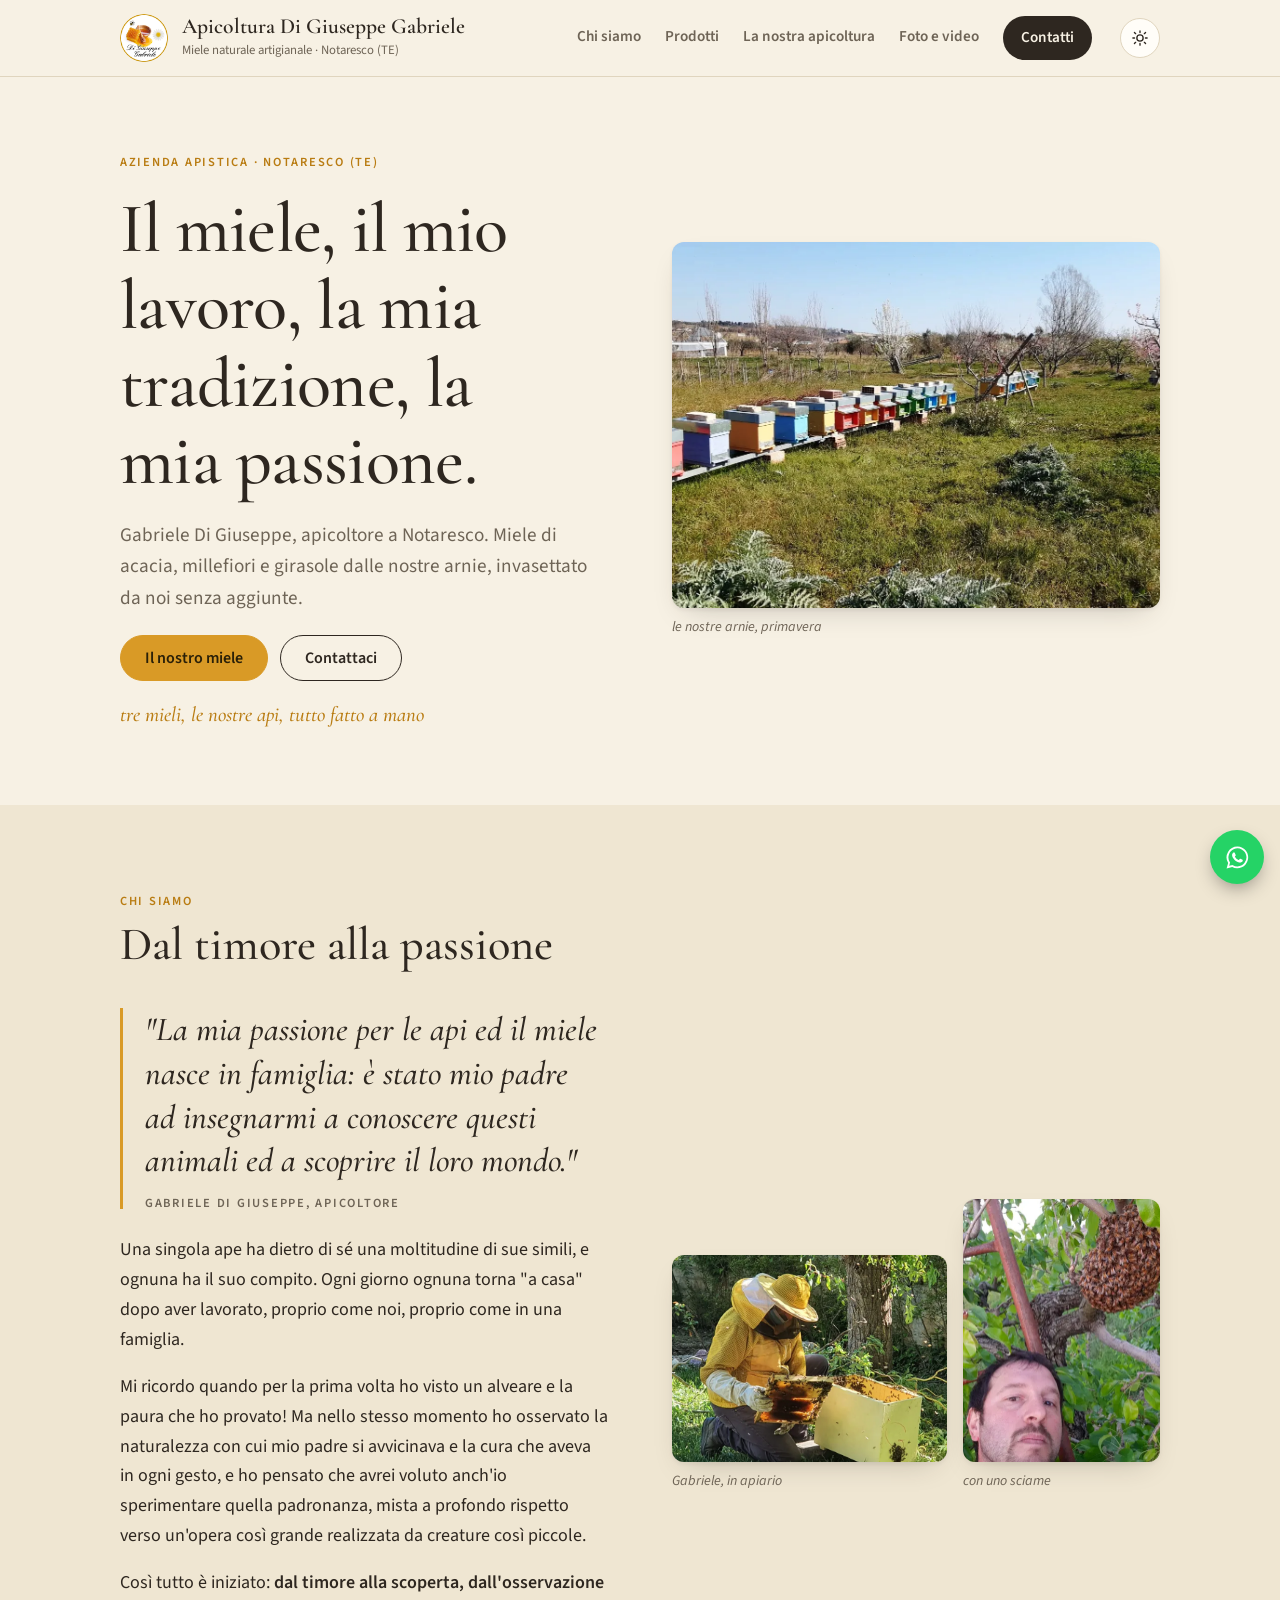
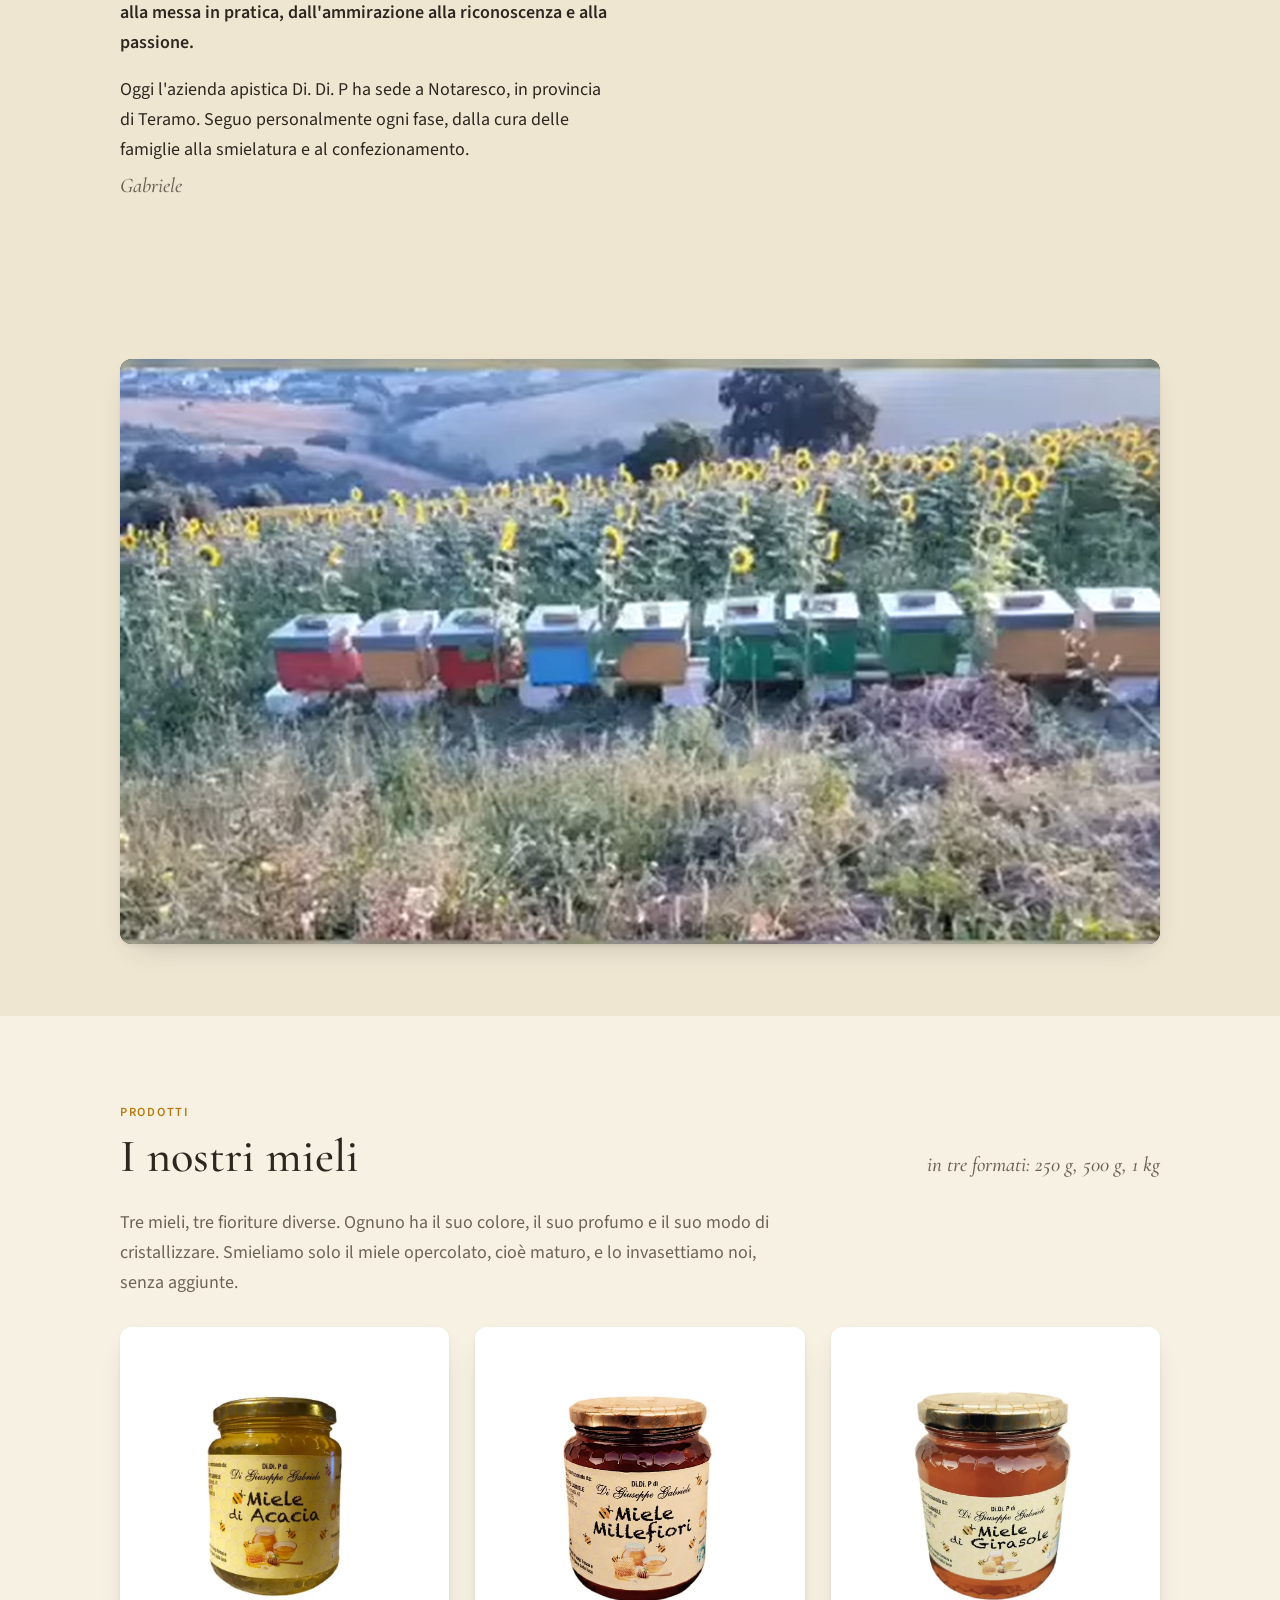
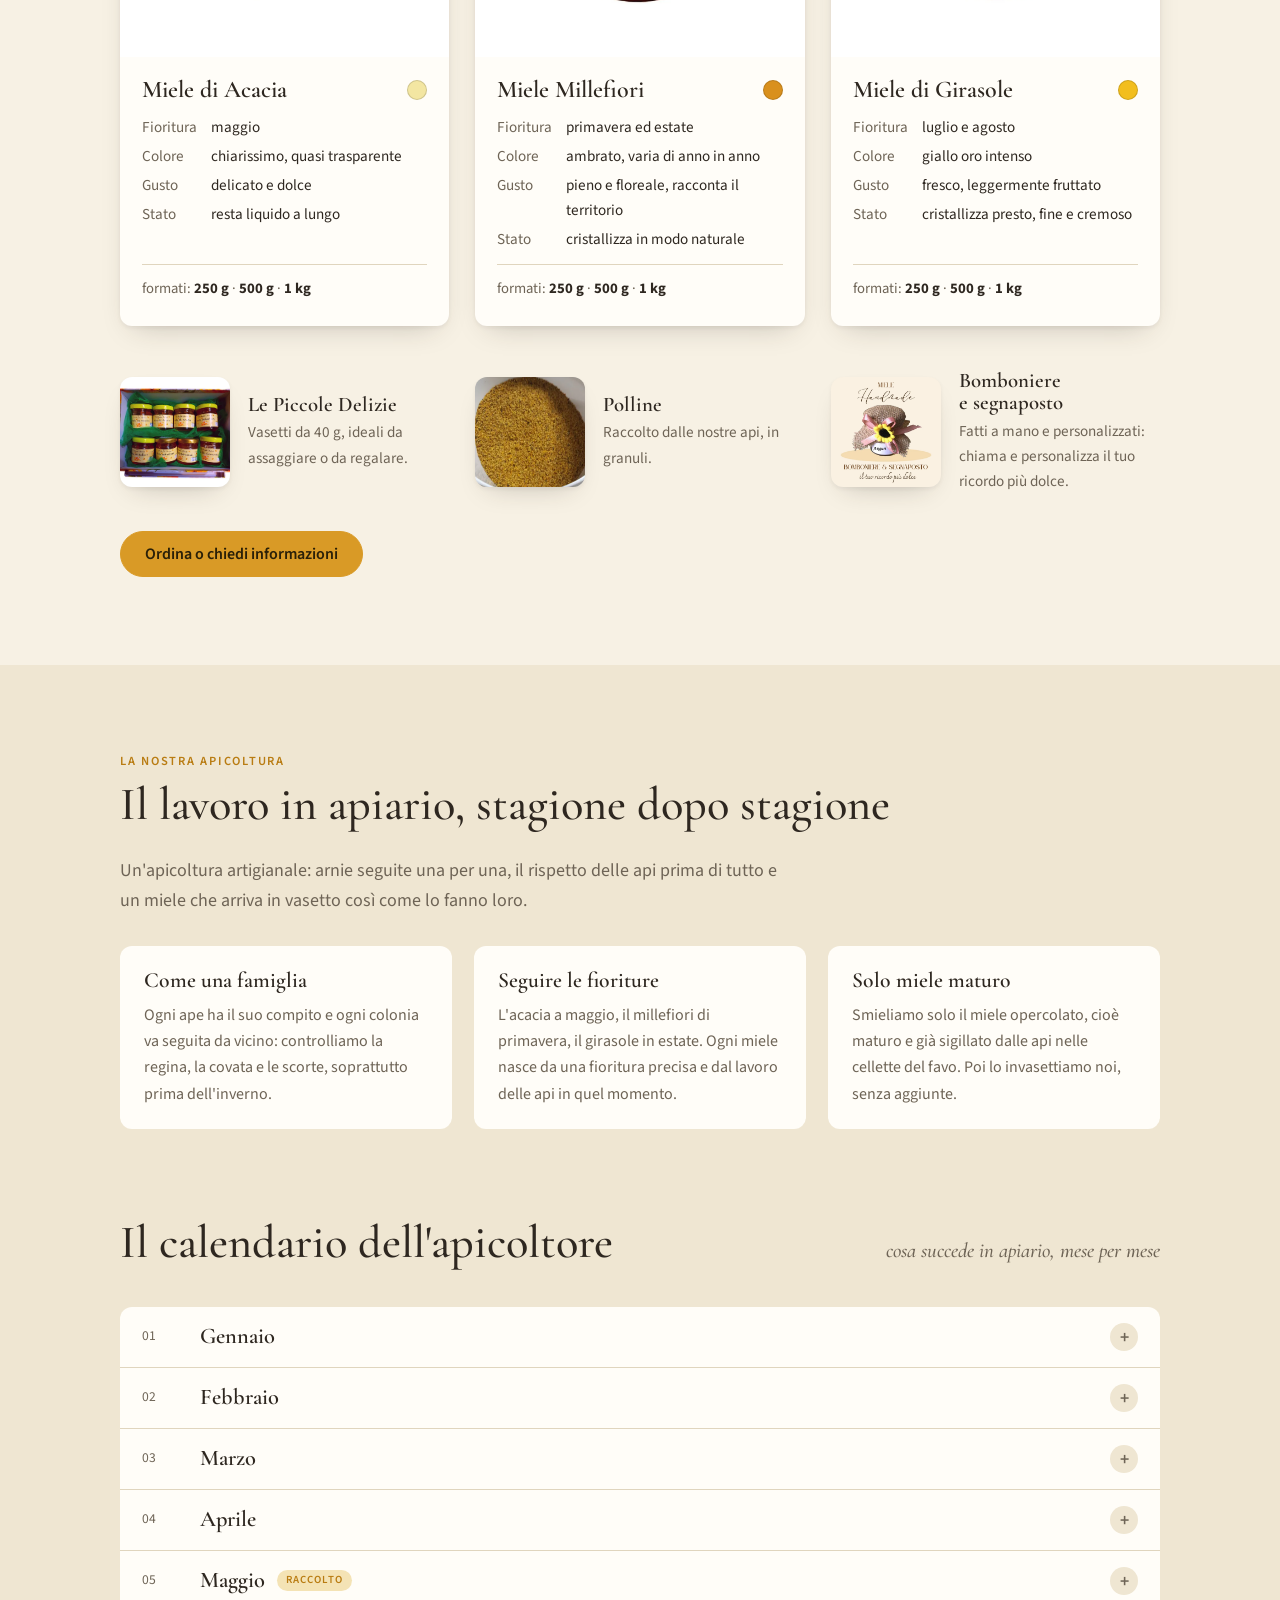
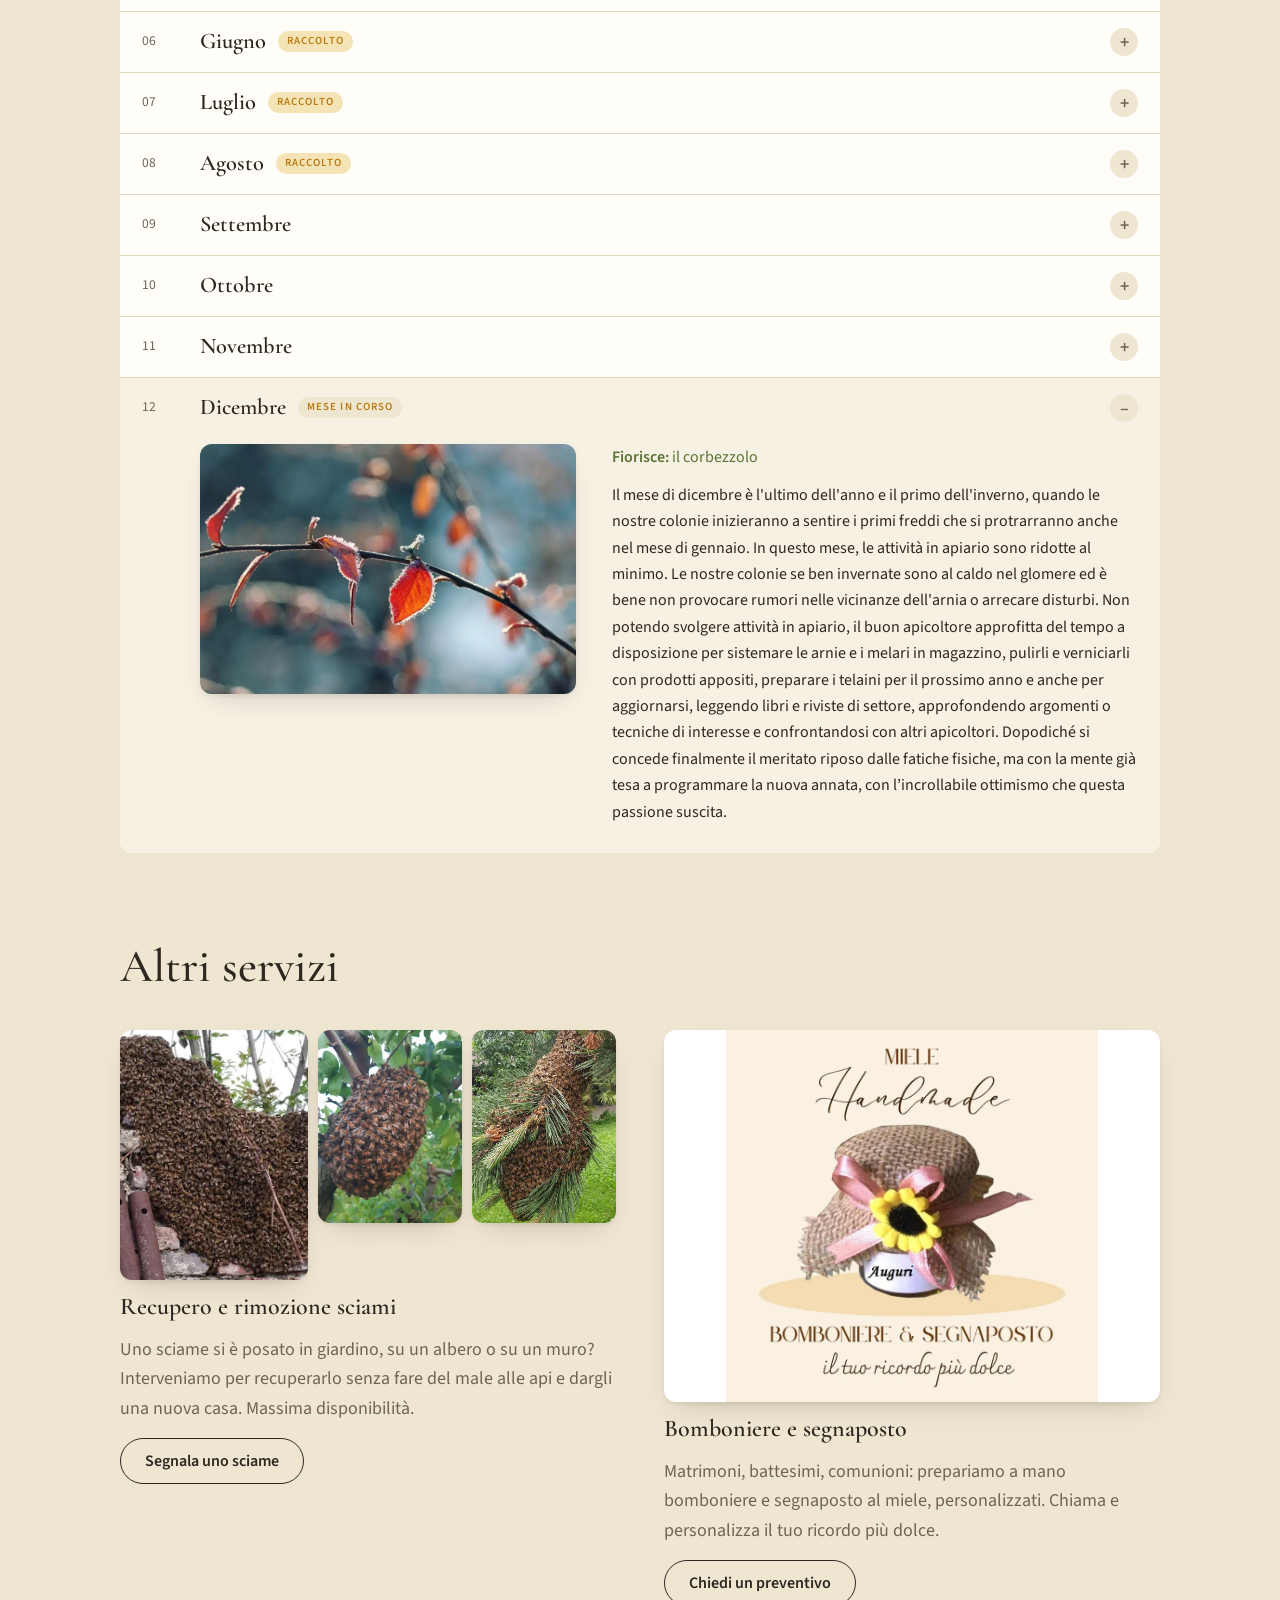
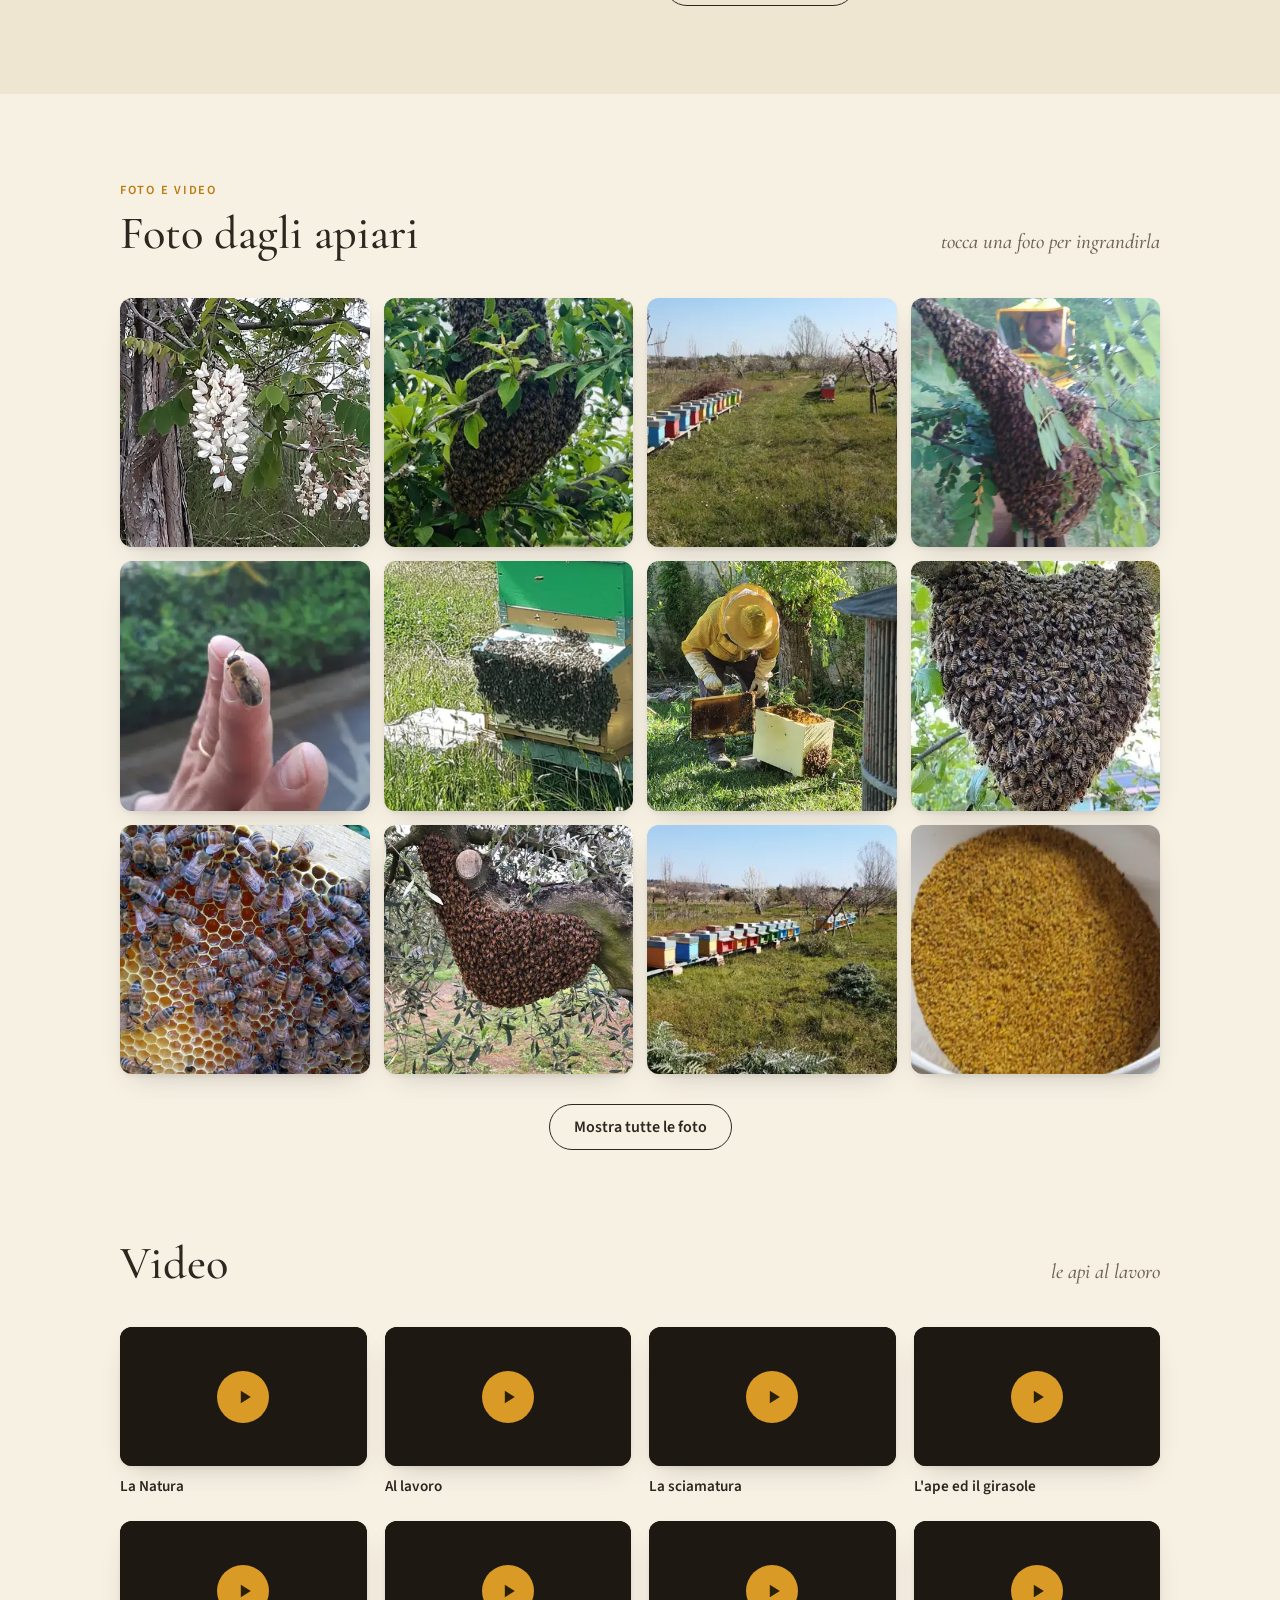
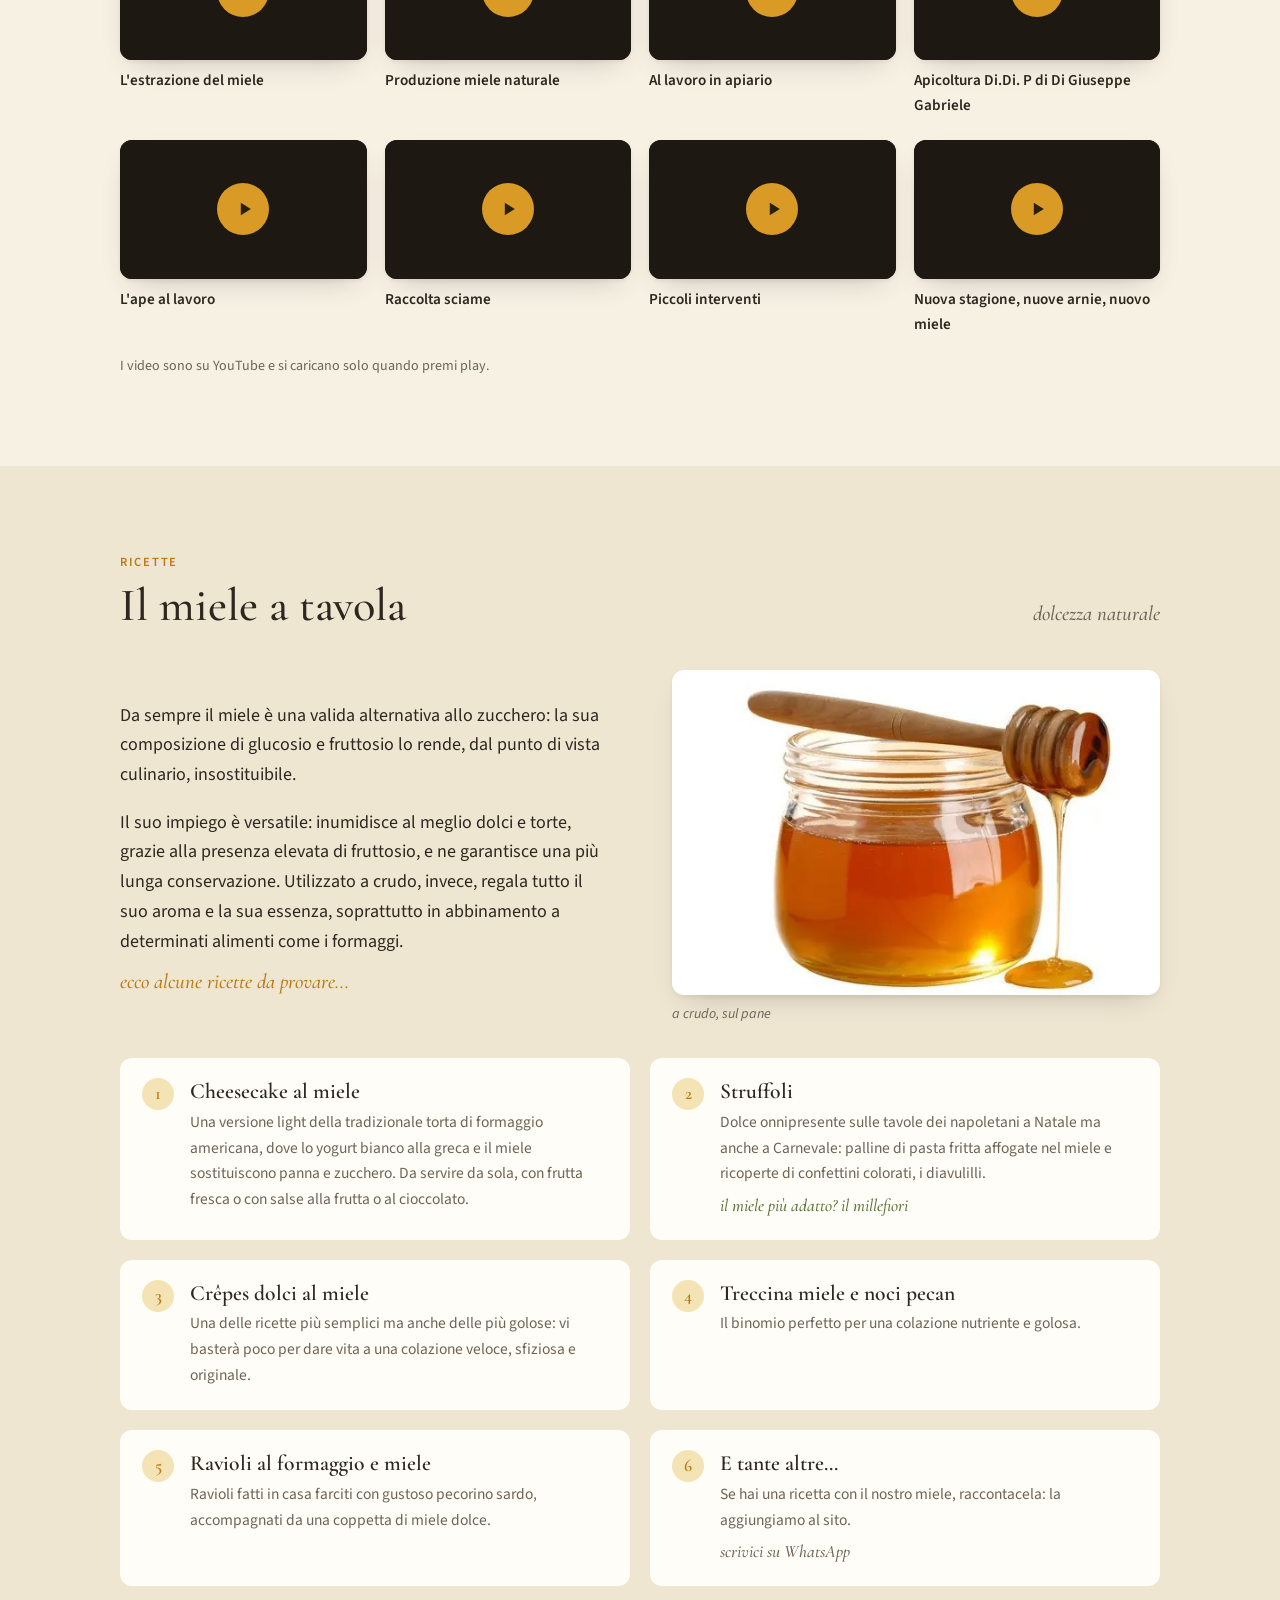
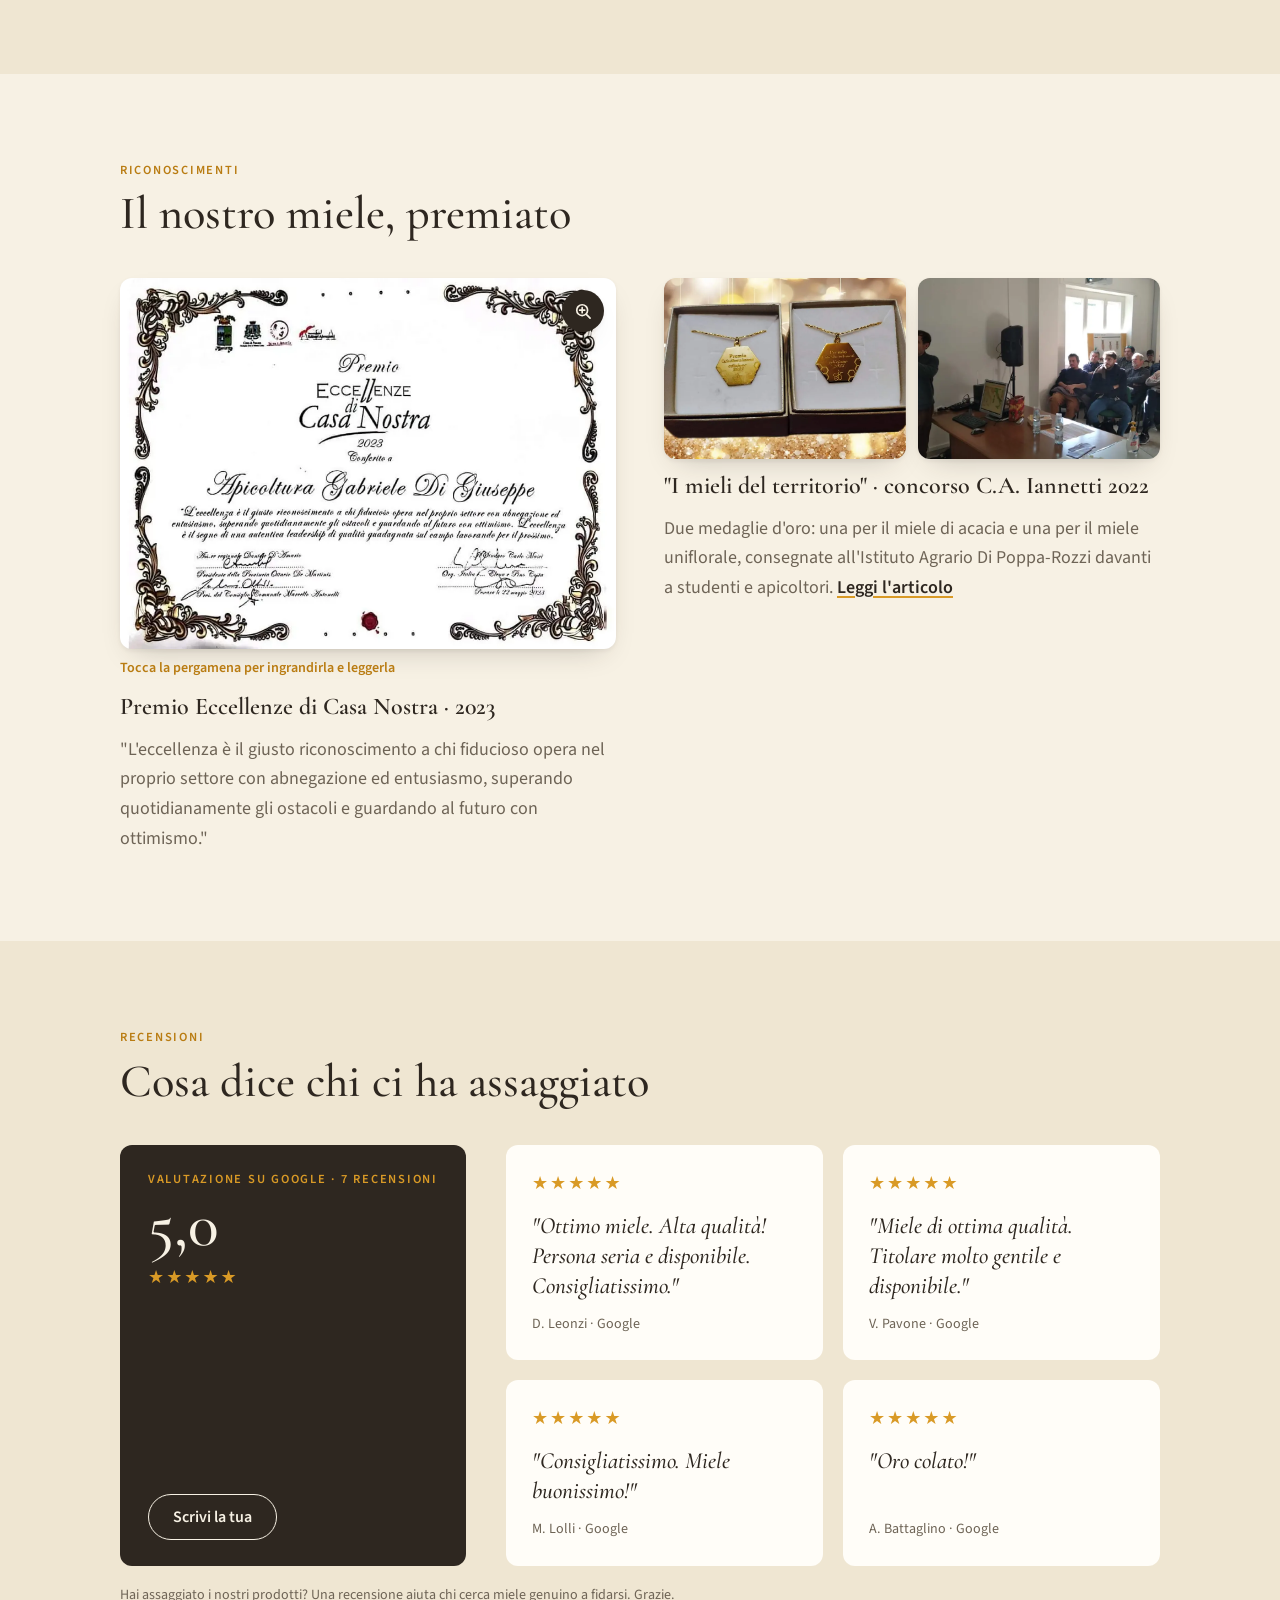
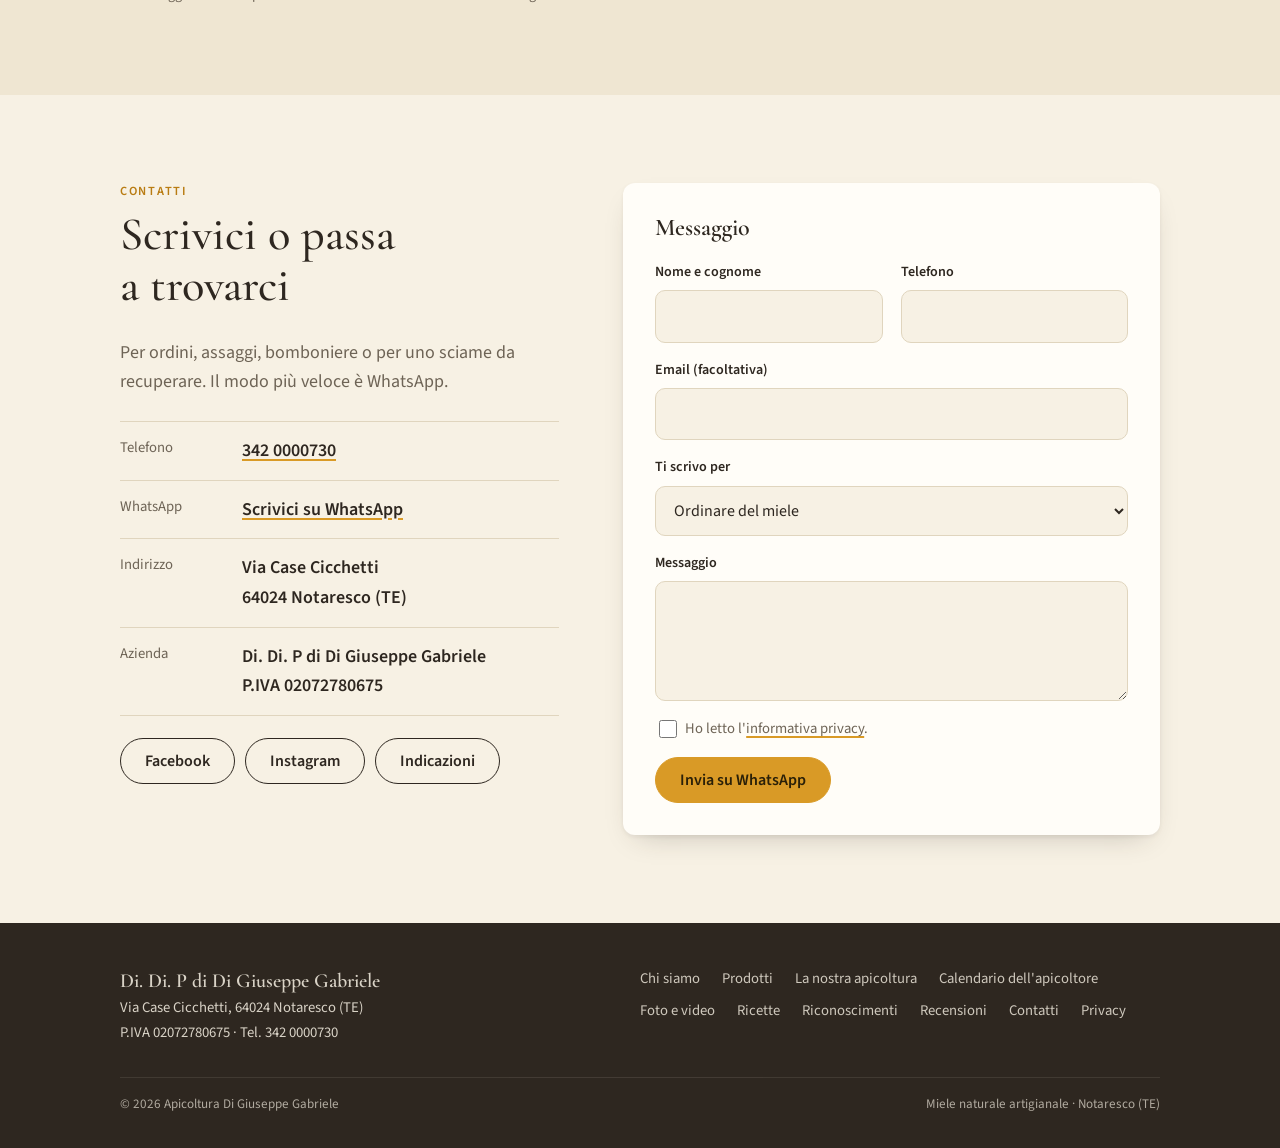
==== commit 1914b74d: "Video in un riquadro centrato sul computer Co-Authored-By: Claude Fable 5.1 <noreply@anthropic.com> " ====
--- a/index.html
+++ b/index.html
@@ -23,7 +23,7 @@
 <link href="img/apple-touch-icon.png" rel="apple-touch-icon"/>
 <link as="font" crossorigin="" href="fonts/cormorant-garamond-latin-500-normal.woff2" rel="preload" type="font/woff2"/>
 <link as="font" crossorigin="" href="fonts/source-sans-3-latin-400-normal.woff2" rel="preload" type="font/woff2"/>
-<link href="stile.css?v=912d9d69" rel="stylesheet"/>
+<link href="stile.css?v=2511c403" rel="stylesheet"/>
 <script type="application/ld+json">
 {"@context":"https://schema.org","@type":"LocalBusiness","name":"Di. Di. P di Di Giuseppe Gabriele","alternateName":"Apicoltura Di Giuseppe Gabriele","description":"Azienda apistica, miele naturale artigianale","url":"https://apicolturagabriele.github.io/","logo":"https://apicolturagabriele.github.io/img/logo.png","telephone":"+39 342 0000730","vatID":"IT02072780675","address":{"@type":"PostalAddress","streetAddress":"Via Case Cicchetti","addressLocality":"Notaresco","postalCode":"64024","addressRegion":"TE","addressCountry":"IT"},"aggregateRating":{"@type":"AggregateRating","ratingValue":"5","bestRating":"5","reviewCount":"7"},"sameAs":["https://www.facebook.com/Di.Di.PdiDiGiuseppeGabriele/","https://www.instagram.com/apicoltura_digiuseppegabriele/"]}
 </script>
@@ -78,6 +78,7 @@
 </div>
 </div>
 </section><section aria-label="Dalle arnie al vasetto" class="banda">
+<div class="riquadro-video"><div class="cornice-video">
 <video aria-hidden="true" autoplay="" id="banda-video" loop="" muted="" playsinline="" poster="video/dalle-arnie-al-vasetto-poster.webp" preload="metadata">
 <source src="video/dalle-arnie-al-vasetto.webm" type="video/webm"/>
 <source src="video/dalle-arnie-al-vasetto.mp4" type="video/mp4"/>
@@ -86,6 +87,7 @@
 <p class="etichetta">Il nostro lavoro</p>
 <p class="banda-frase">Dalle arnie al vasetto.</p>
 </div>
+</div></div>
 </section>
 
 <section id="prodotti">
--- a/stile.css
+++ b/stile.css
@@ -434,3 +434,16 @@
    diventa quasi quadrata così le riprese verticali riempiono tutto */
 .banda{min-height:clamp(320px,54vw,660px)}
 @media (max-width:640px){.banda{min-height:96vw}}
+
+/* sul computer il video sta in un riquadro largo come la pagina, intero, senza tagli */
+@media (min-width:641px){
+  .banda{background:var(--carta-2);min-height:0;display:block;padding-block:clamp(40px,6vw,72px)!important}
+  .banda::after{display:none}
+  .banda .riquadro-video{position:relative;max-width:var(--largo);margin:0 auto;padding-inline:clamp(16px,4vw,40px)}
+  .banda .cornice-video{position:relative;aspect-ratio:16/9;border-radius:var(--r);overflow:hidden;box-shadow:var(--ombra);background:#3a2c14}
+  .banda video{position:absolute;inset:0;width:100%;height:100%;object-fit:cover}
+  .banda .cornice-video::after{content:"";position:absolute;inset:0;background:linear-gradient(180deg,rgba(30,20,8,0) 55%,rgba(30,20,8,.6))}
+  .banda-testo{position:absolute;left:0;right:0;bottom:0;padding:clamp(18px,3vw,32px) clamp(20px,3vw,36px);max-width:none;margin:0}
+}
+/* sul telefono i due contenitori non fanno nulla */
+@media (max-width:640px){.banda .riquadro-video,.banda .cornice-video{position:static}.banda .cornice-video::after{display:none}}
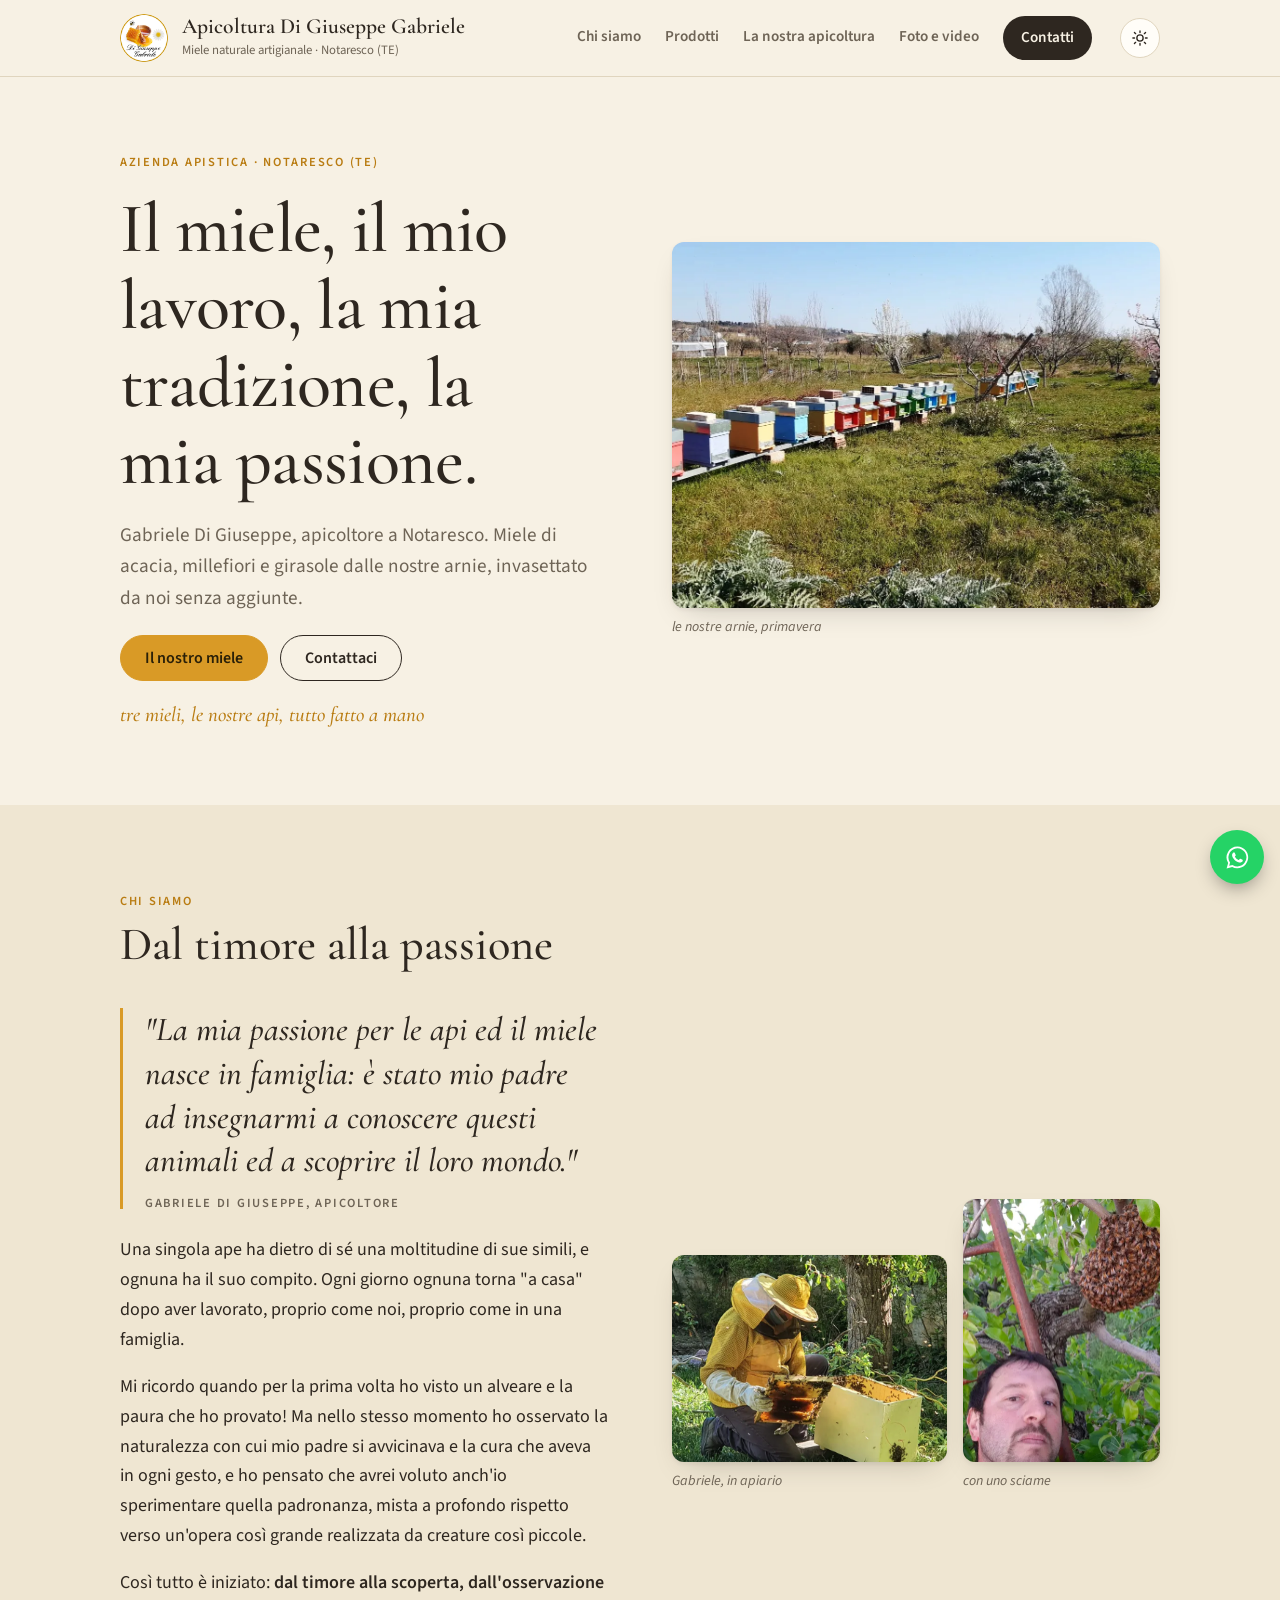
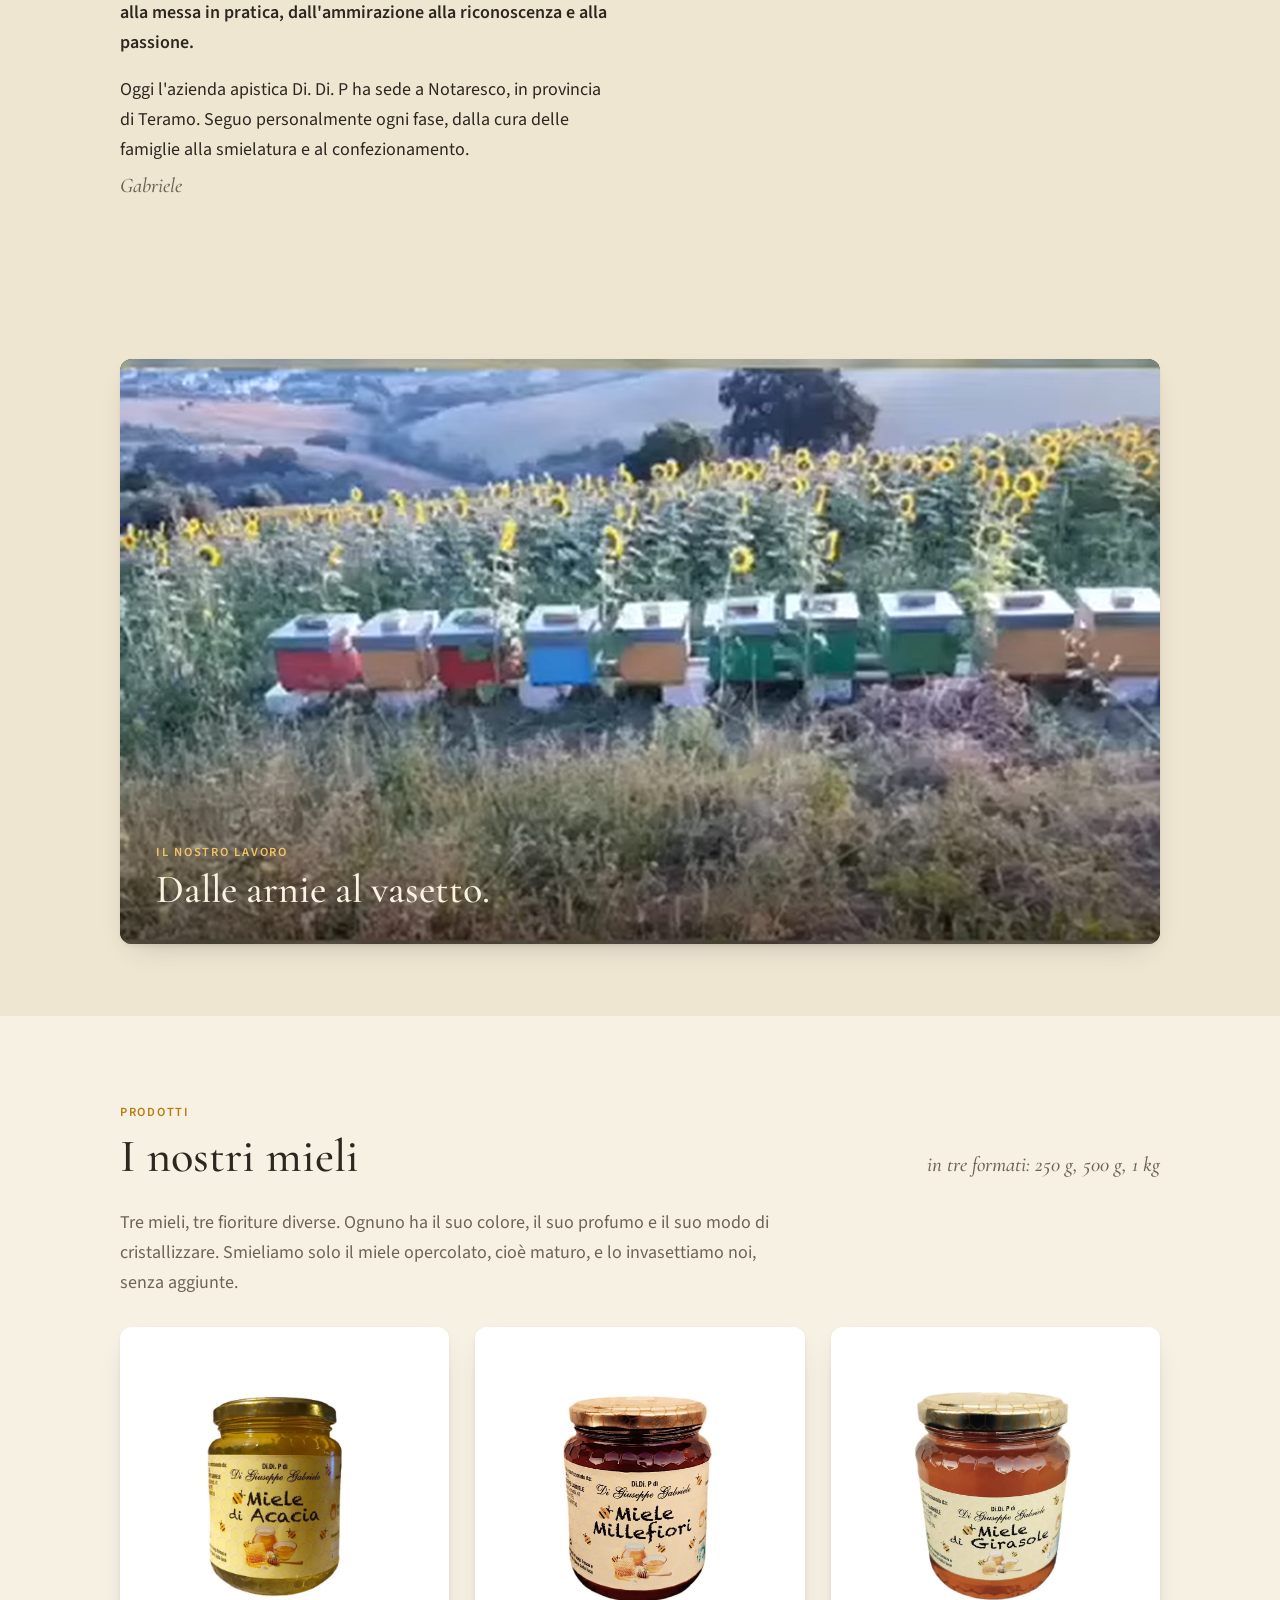
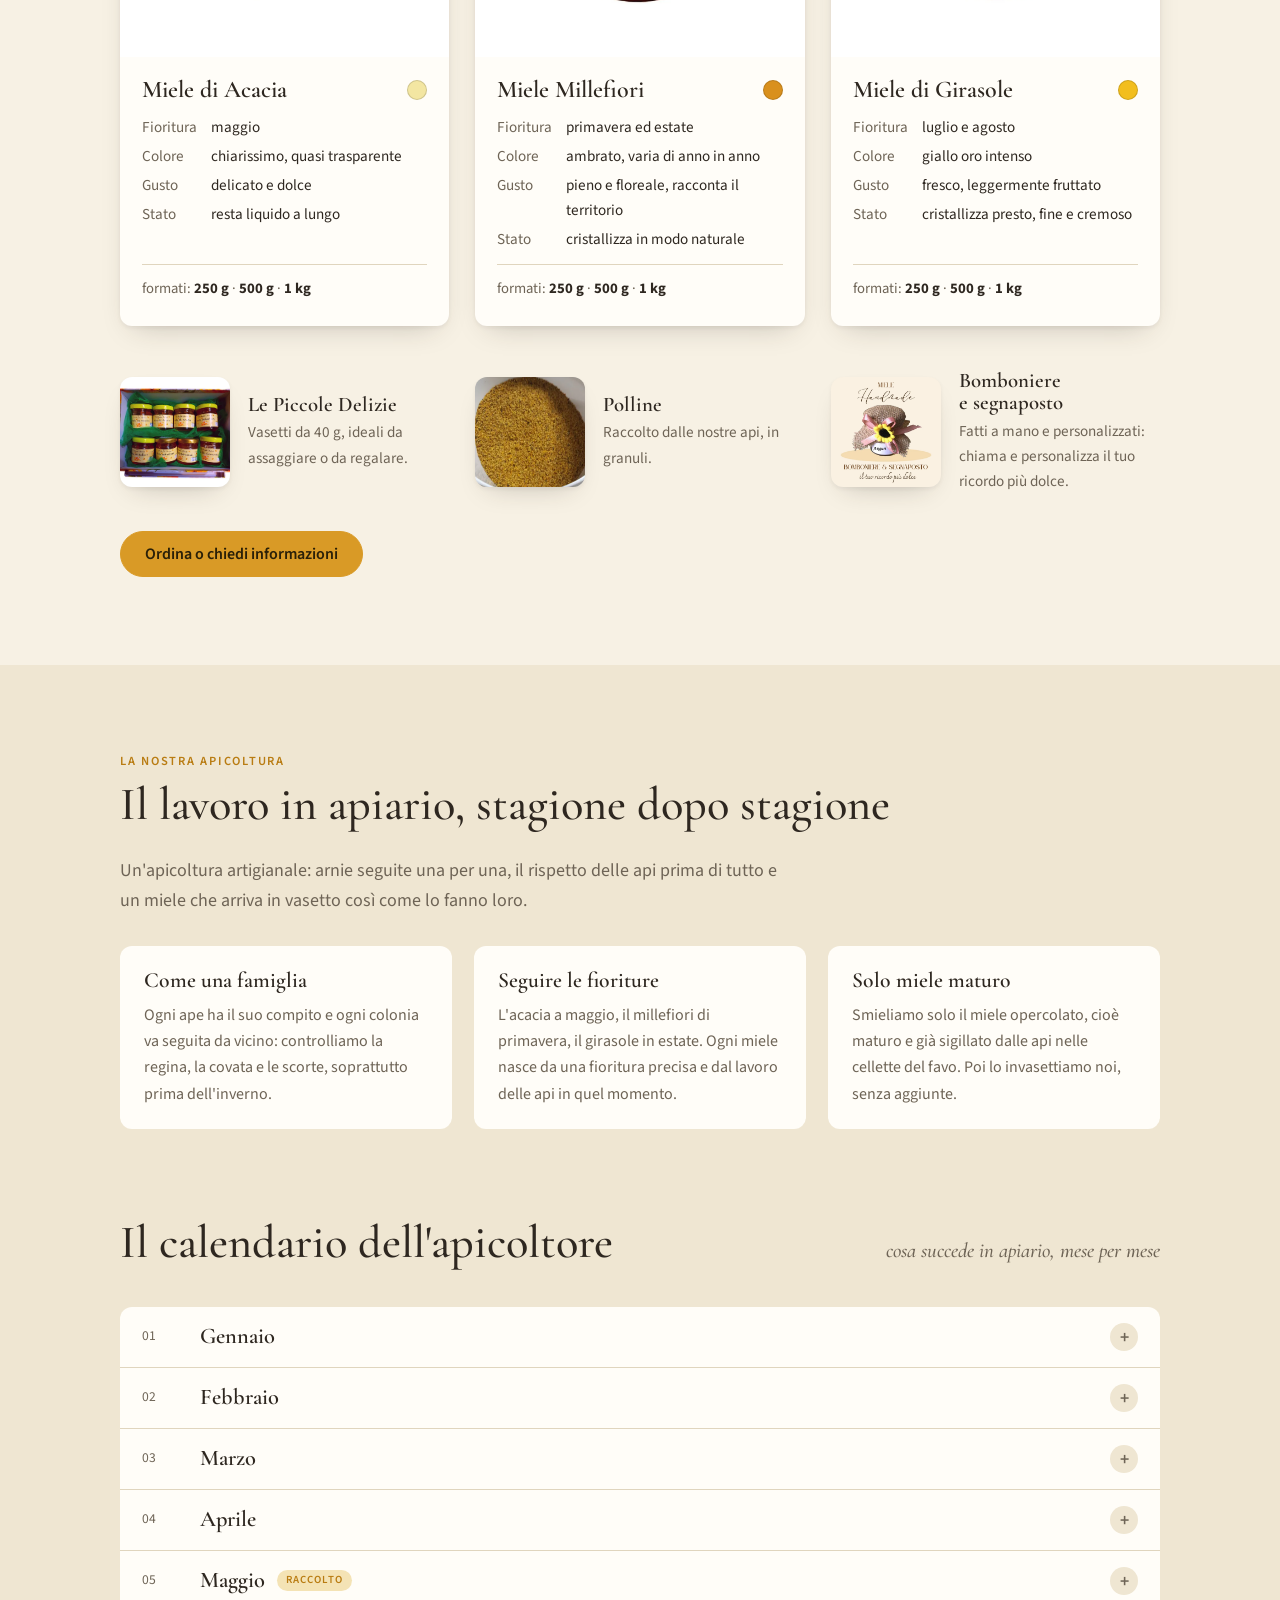
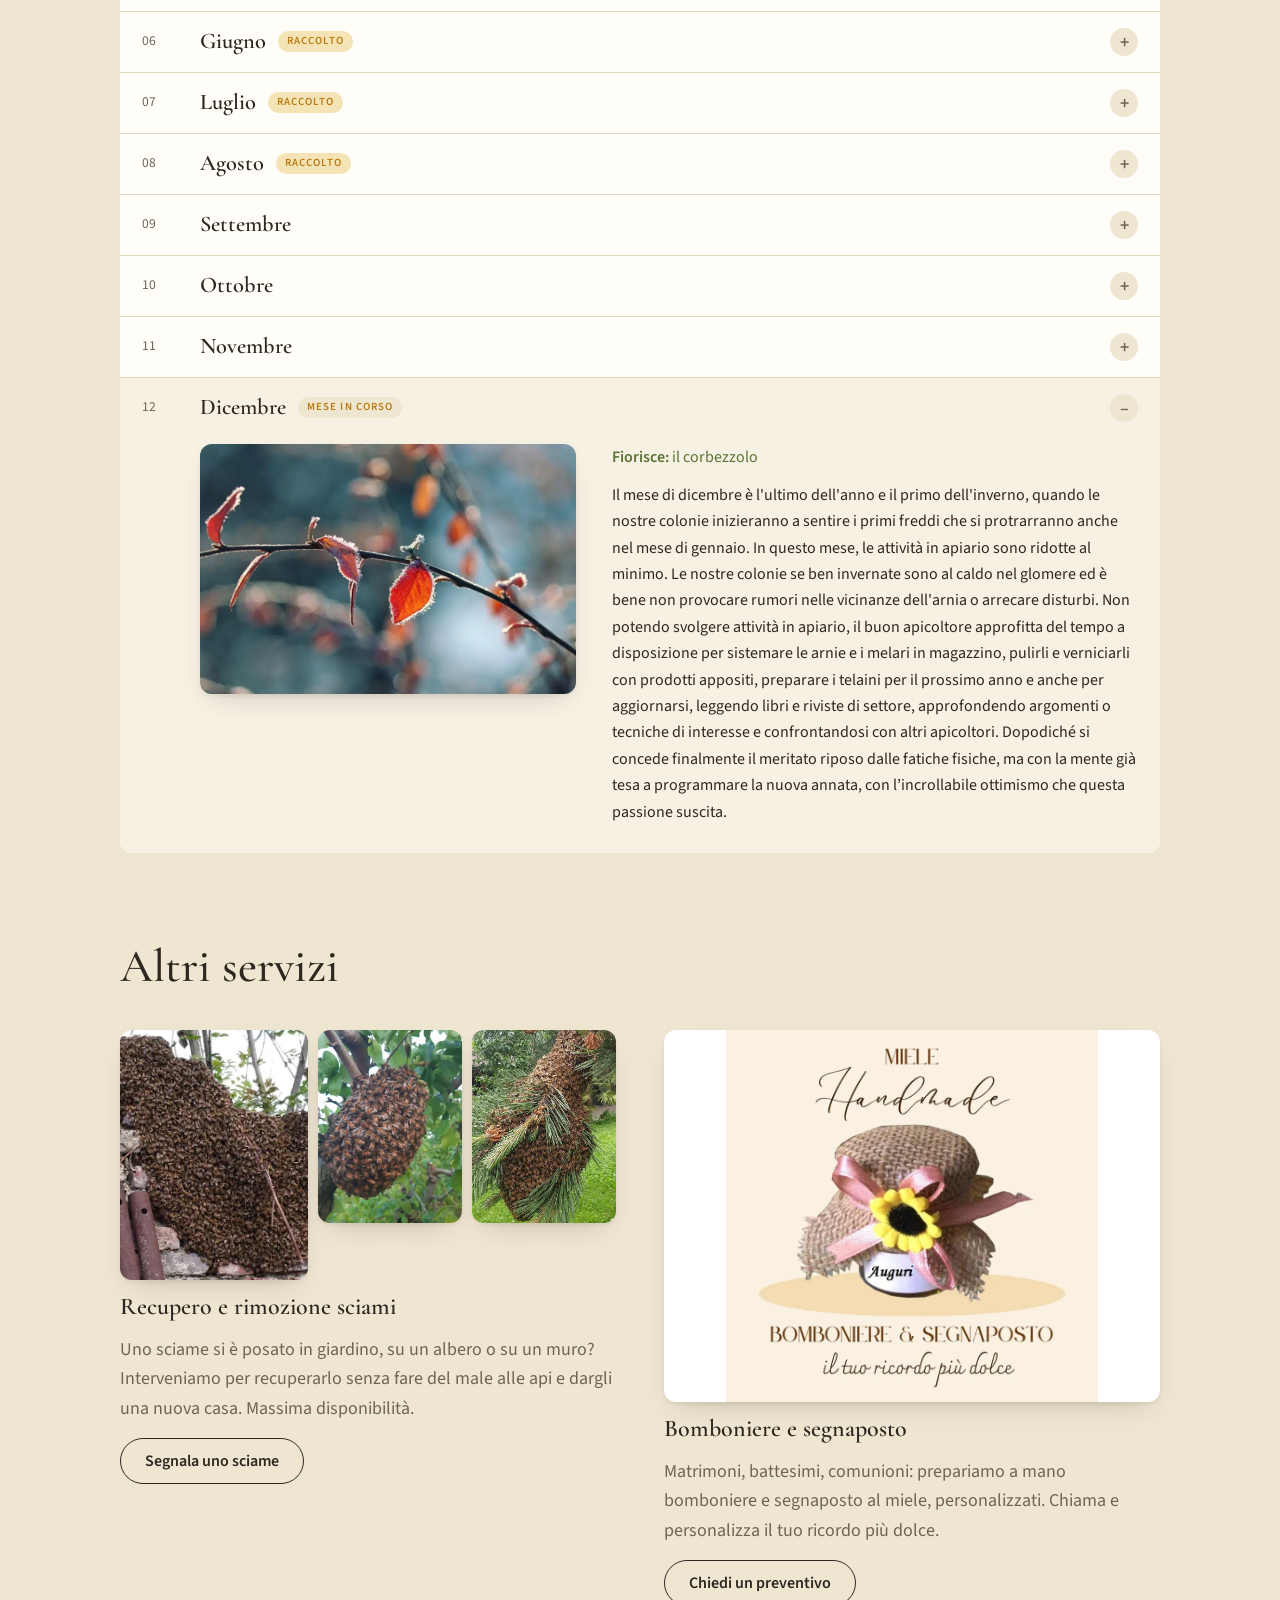
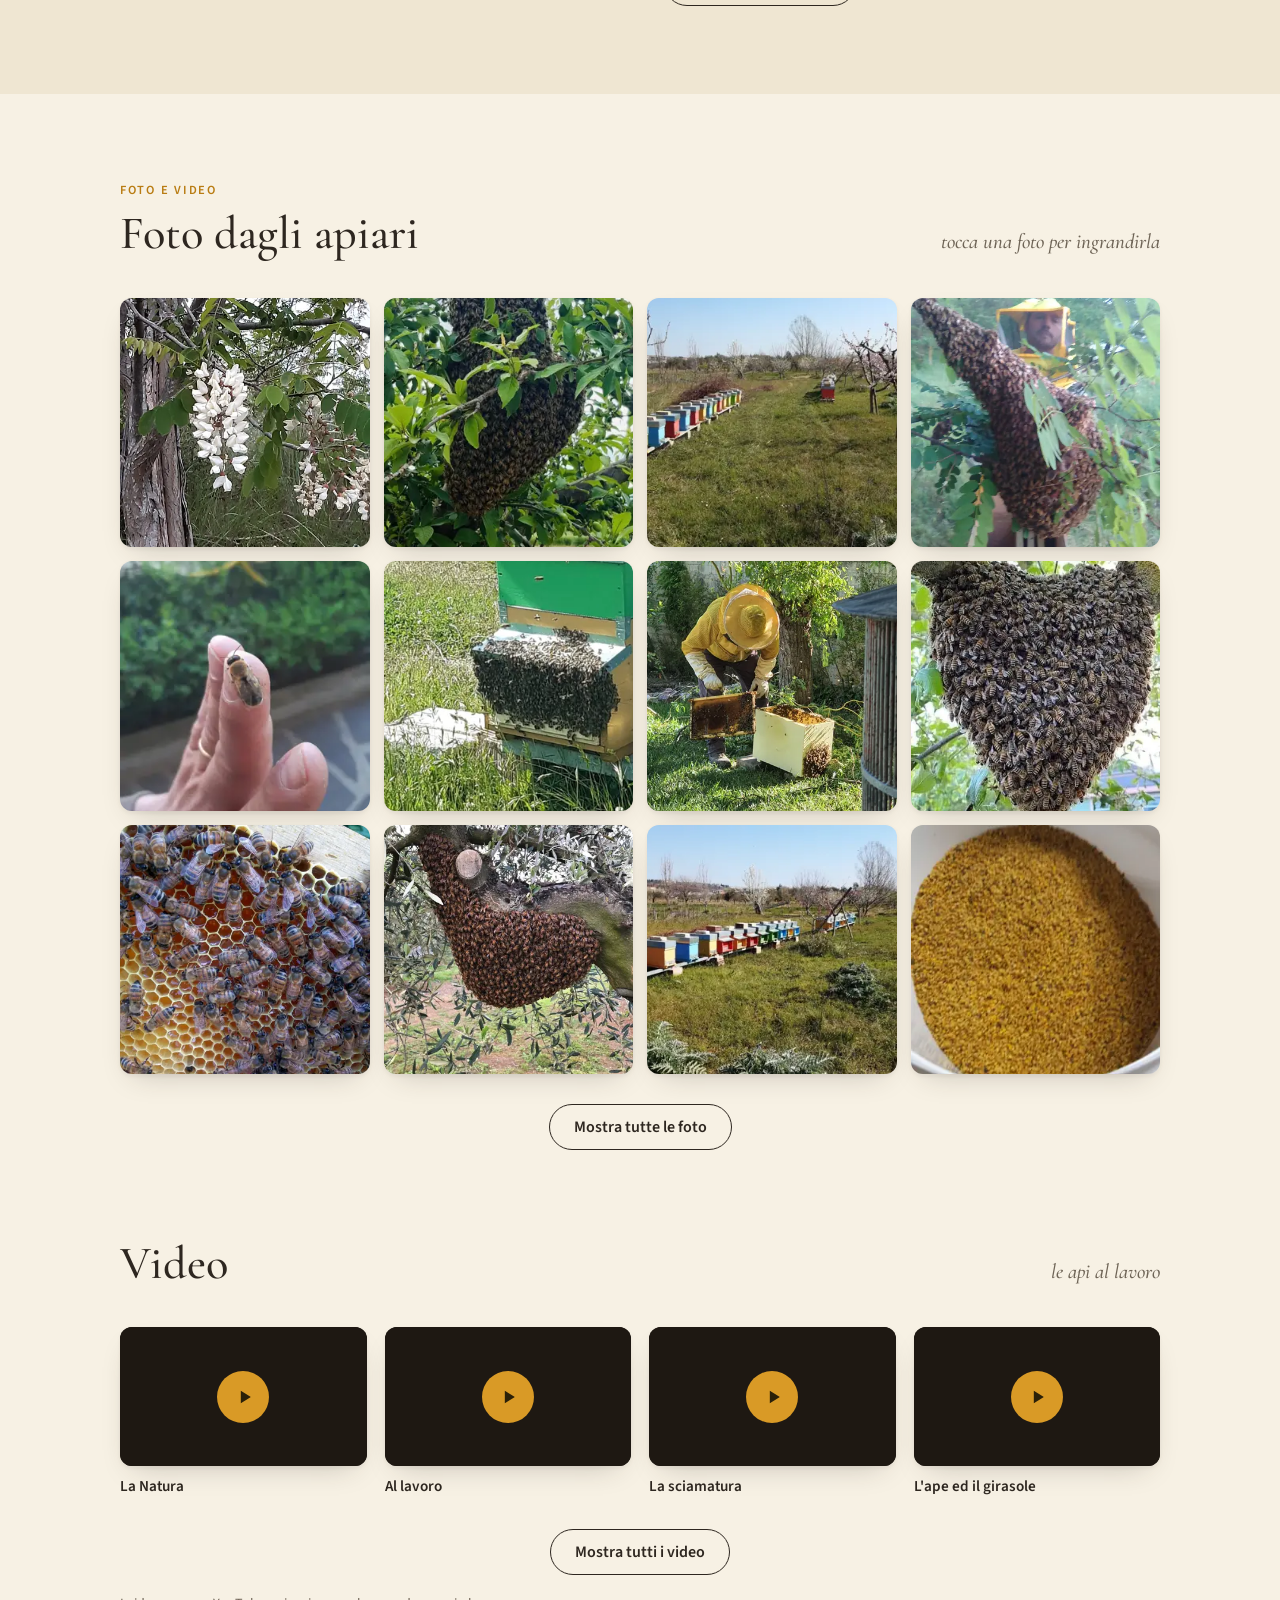
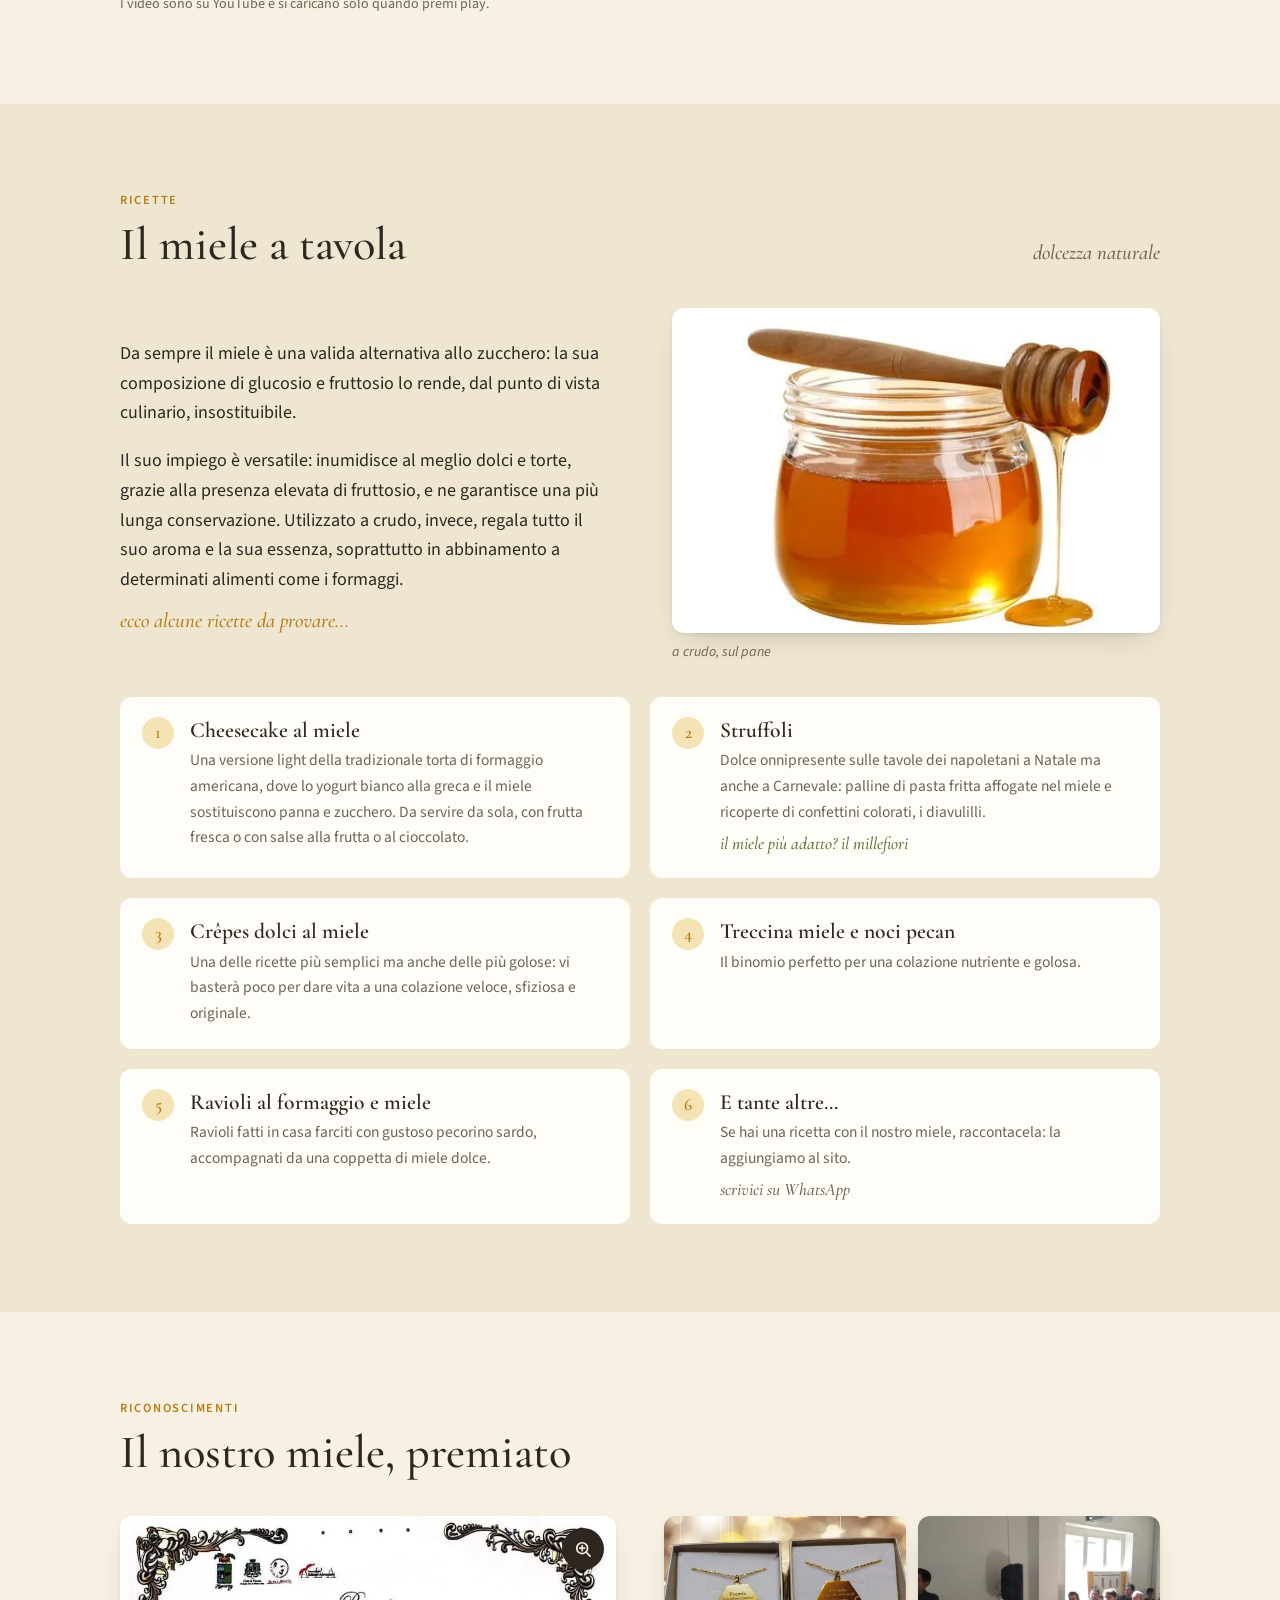
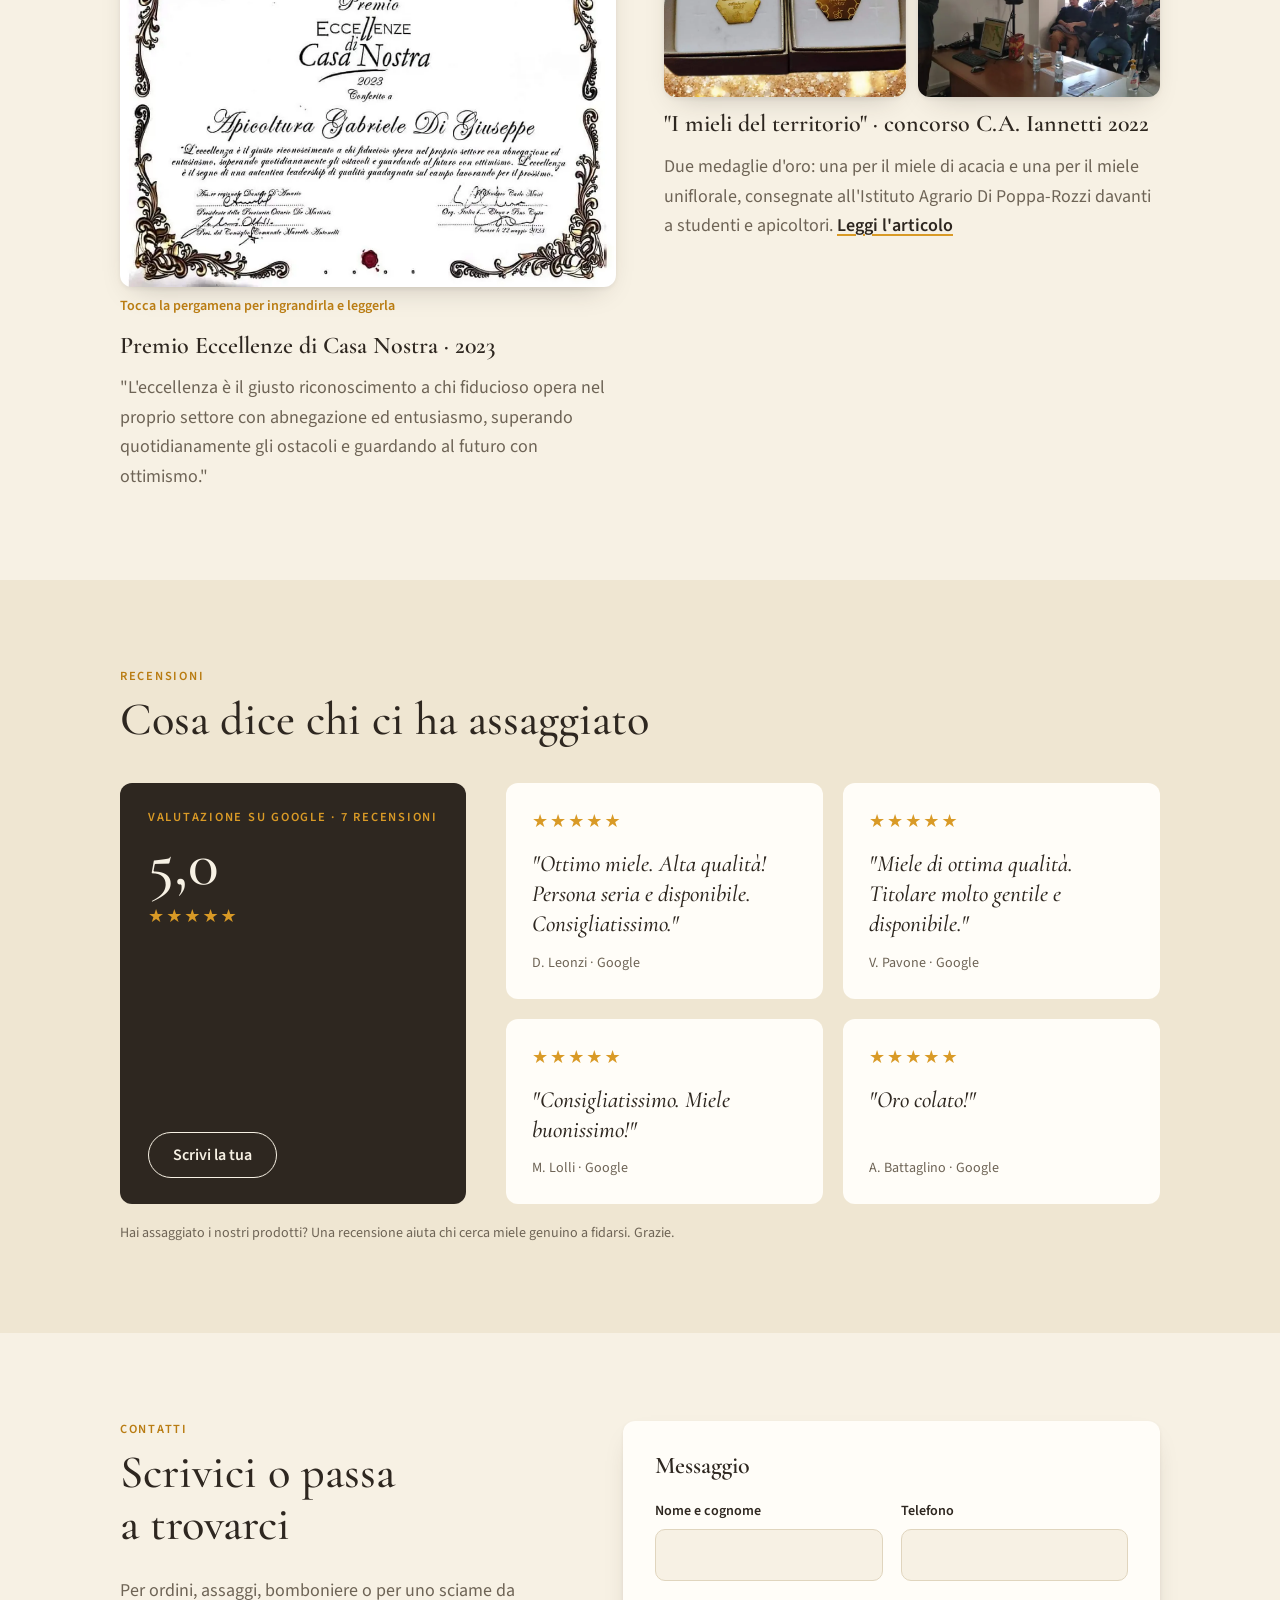
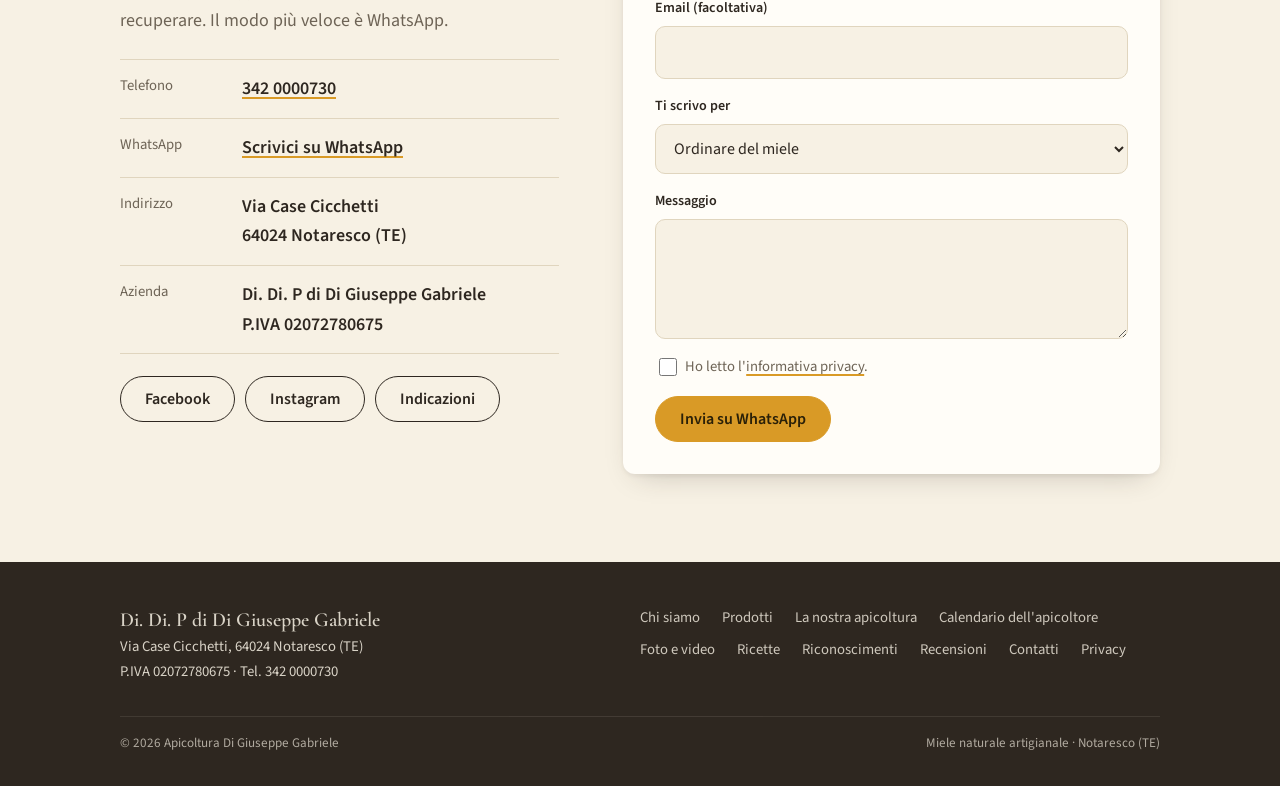
==== commit 11fa0ff7: "Video: prima quattro, poi Mostra tutti i video Co-Authored-By: Claude Fable 5.1 <noreply@anthropic.c" ====
--- a/index.html
+++ b/index.html
@@ -247,6 +247,7 @@
 <div class="foglio">
 <div class="titolo"><h2>Video</h2><span class="mano">le api al lavoro</span></div>
 <div class="video" id="elenco-video"></div>
+<div class="altre-foto"><button class="tasto" id="altri-video" type="button">Mostra tutti i video</button></div>
 <p class="nota-piccola">I video sono su YouTube e si caricano solo quando premi play.</p>
 </div>
 </section>
@@ -356,6 +357,6 @@
 </div>
 </footer>
 <a aria-label="Scrivici su WhatsApp" class="wa" href="https://wa.me/393420000730" rel="noopener" target="_blank"><svg aria-hidden="true" fill="currentColor" viewbox="0 0 24 24"><path d="M12 2.2A9.7 9.7 0 0 0 3.7 16.9L2.3 21.8l5-1.3A9.7 9.7 0 1 0 12 2.2zm0 17.7a8 8 0 0 1-4.1-1.1l-.3-.2-3 .8.8-2.9-.2-.3A8 8 0 1 1 12 19.9zm4.4-6c-.2-.1-1.4-.7-1.7-.8-.2-.1-.4-.1-.5.1l-.8.9c-.1.2-.3.2-.5.1a6.5 6.5 0 0 1-3.2-2.8c-.2-.4.2-.4.7-1.2.1-.1 0-.3 0-.4l-.8-1.8c-.2-.5-.4-.4-.5-.4h-.5c-.2 0-.4.1-.6.3-.2.2-.8.8-.8 2s.8 2.3.9 2.5c.1.2 1.6 2.5 4 3.5 1.5.6 2 .7 2.8.6.4-.1 1.4-.6 1.6-1.1.2-.5.2-1 .1-1.1l-.2-.3z"></path></svg></a>
-<script src="sito.js?v=258bed89"></script>
+<script src="sito.js?v=a9cdfea3"></script>
 </body>
 </html>
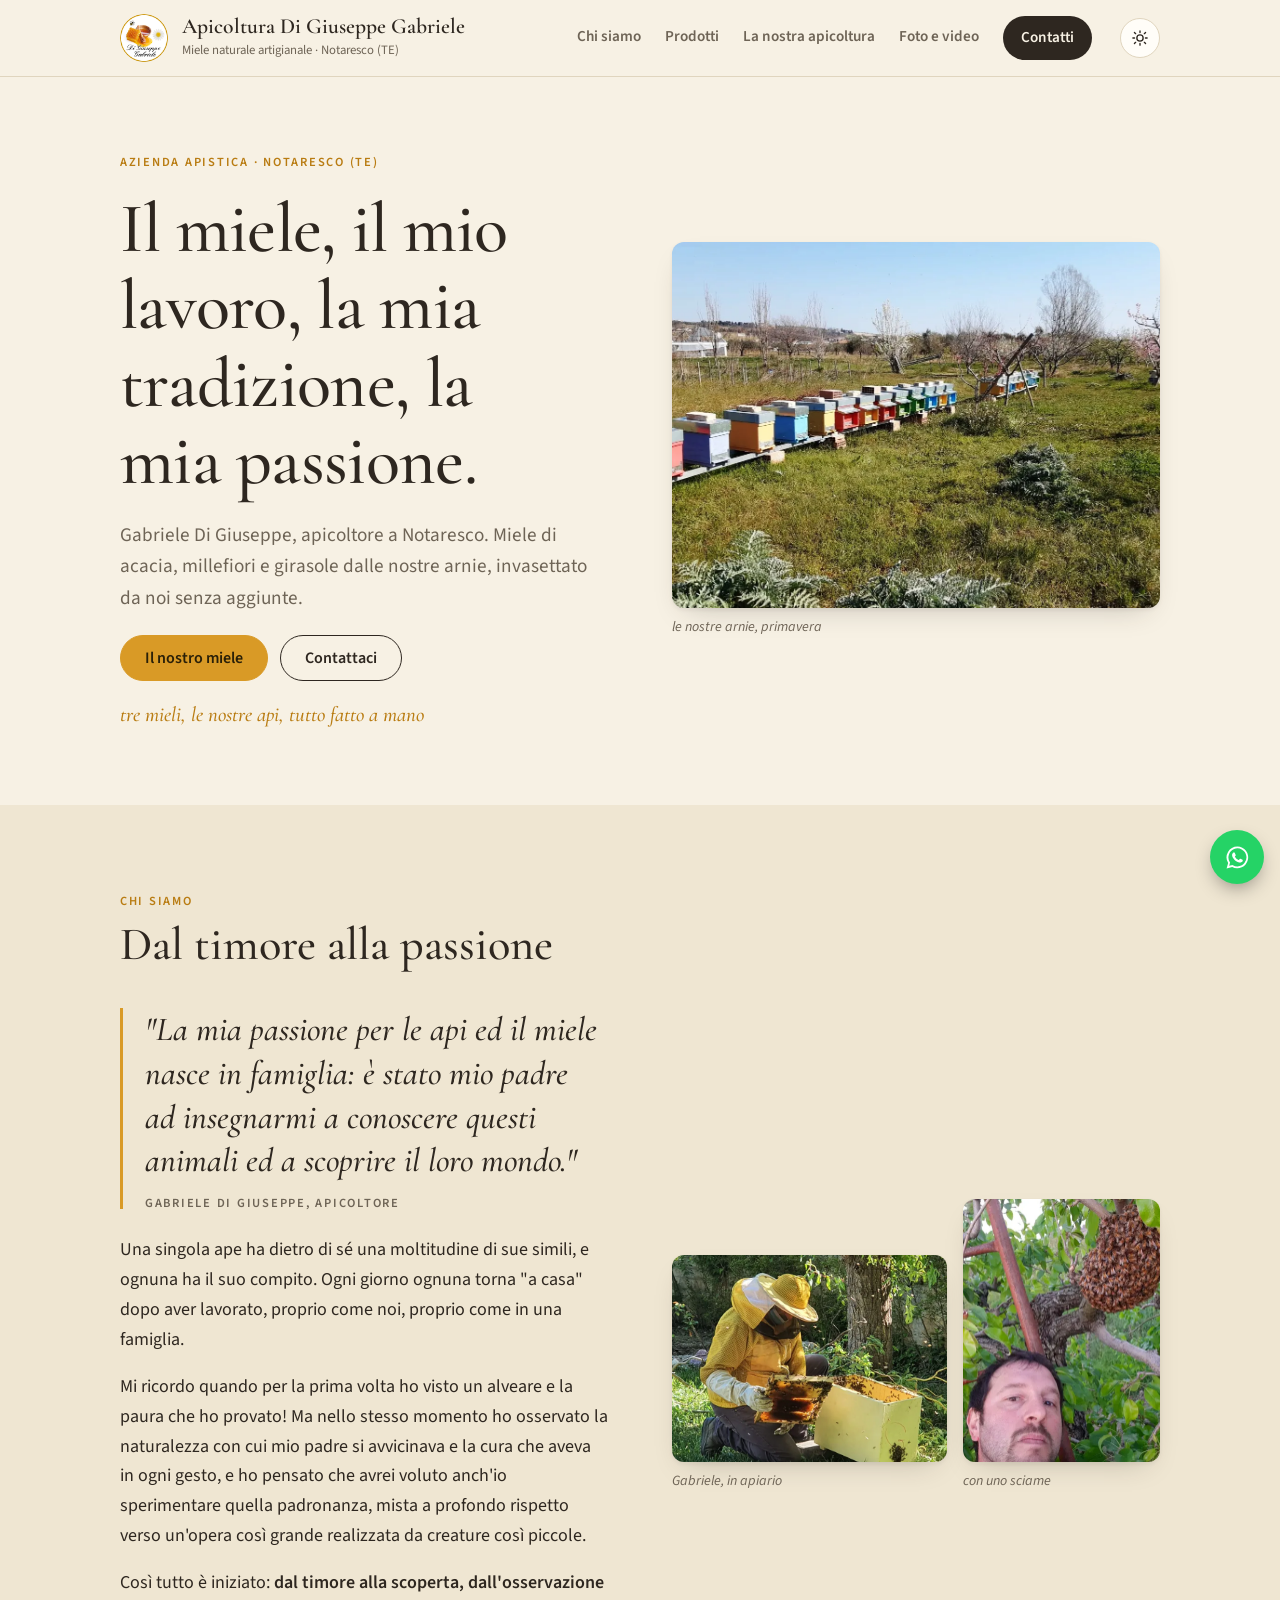
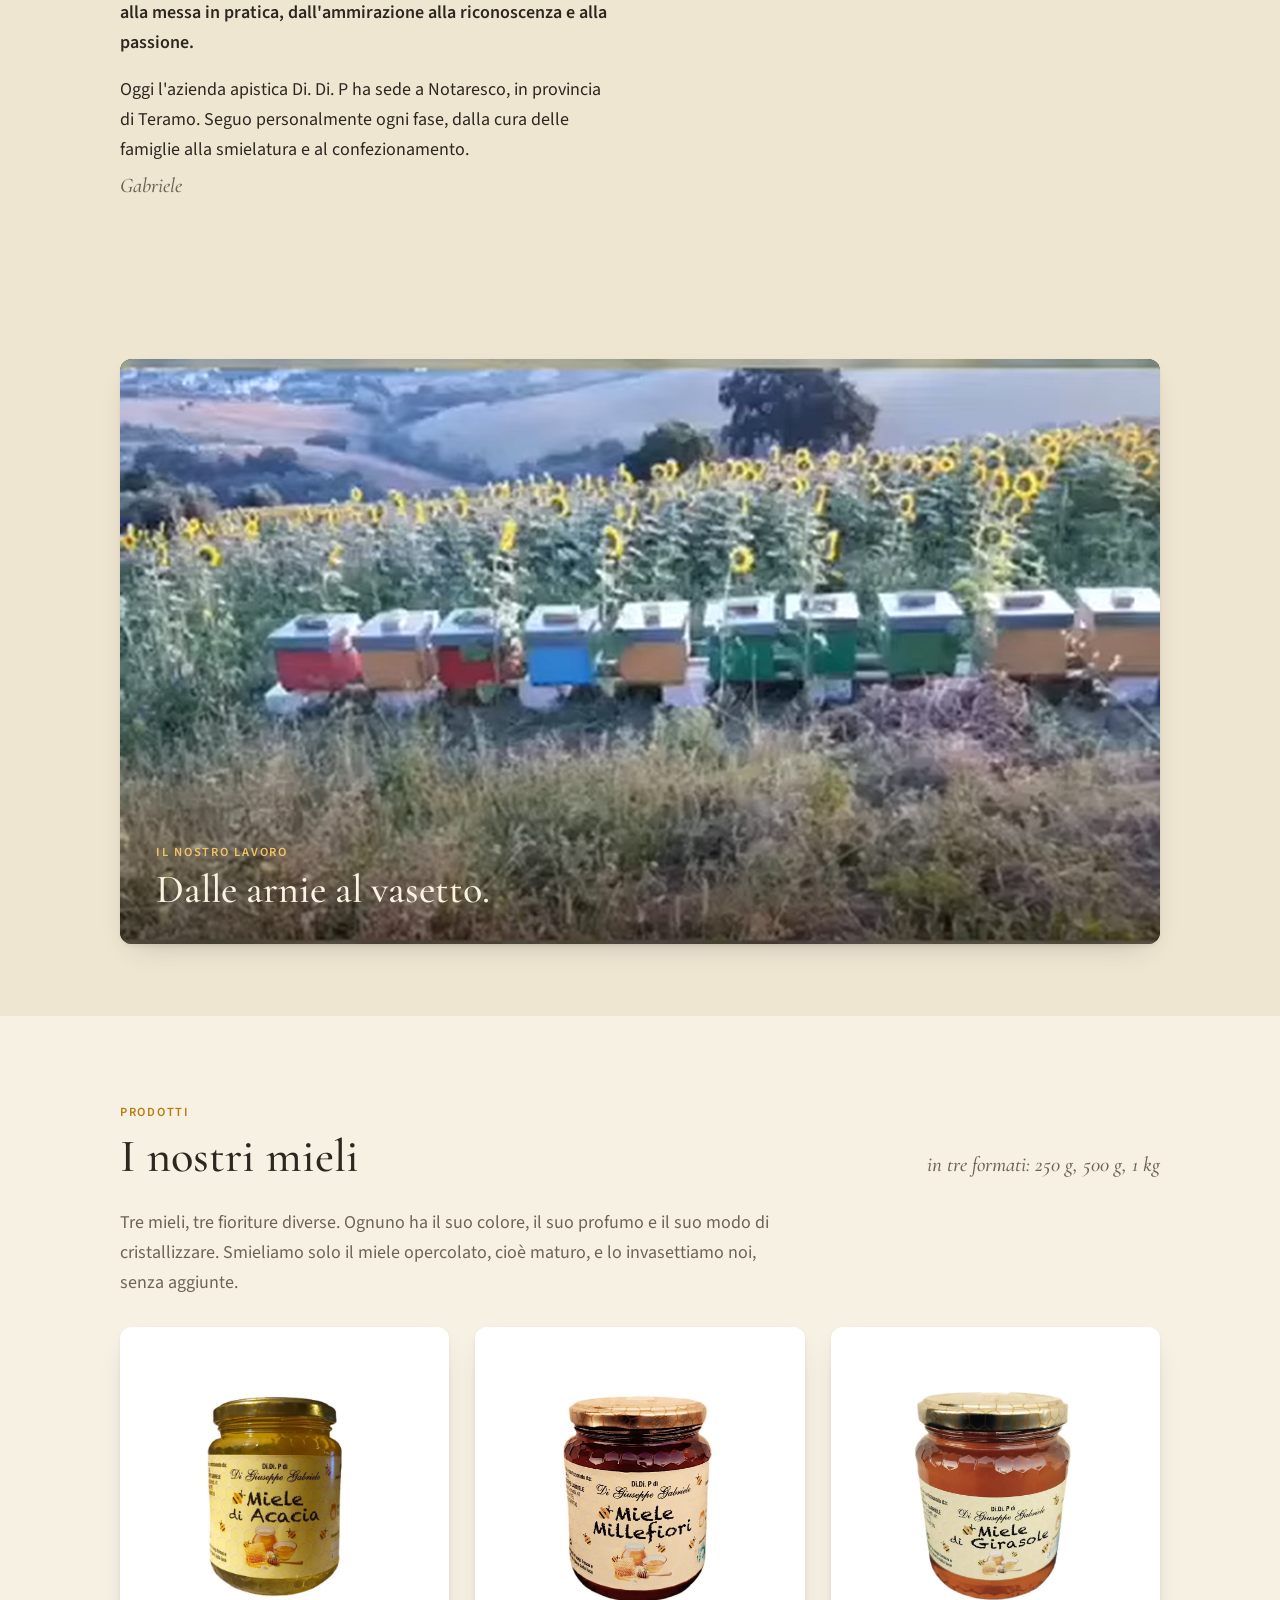
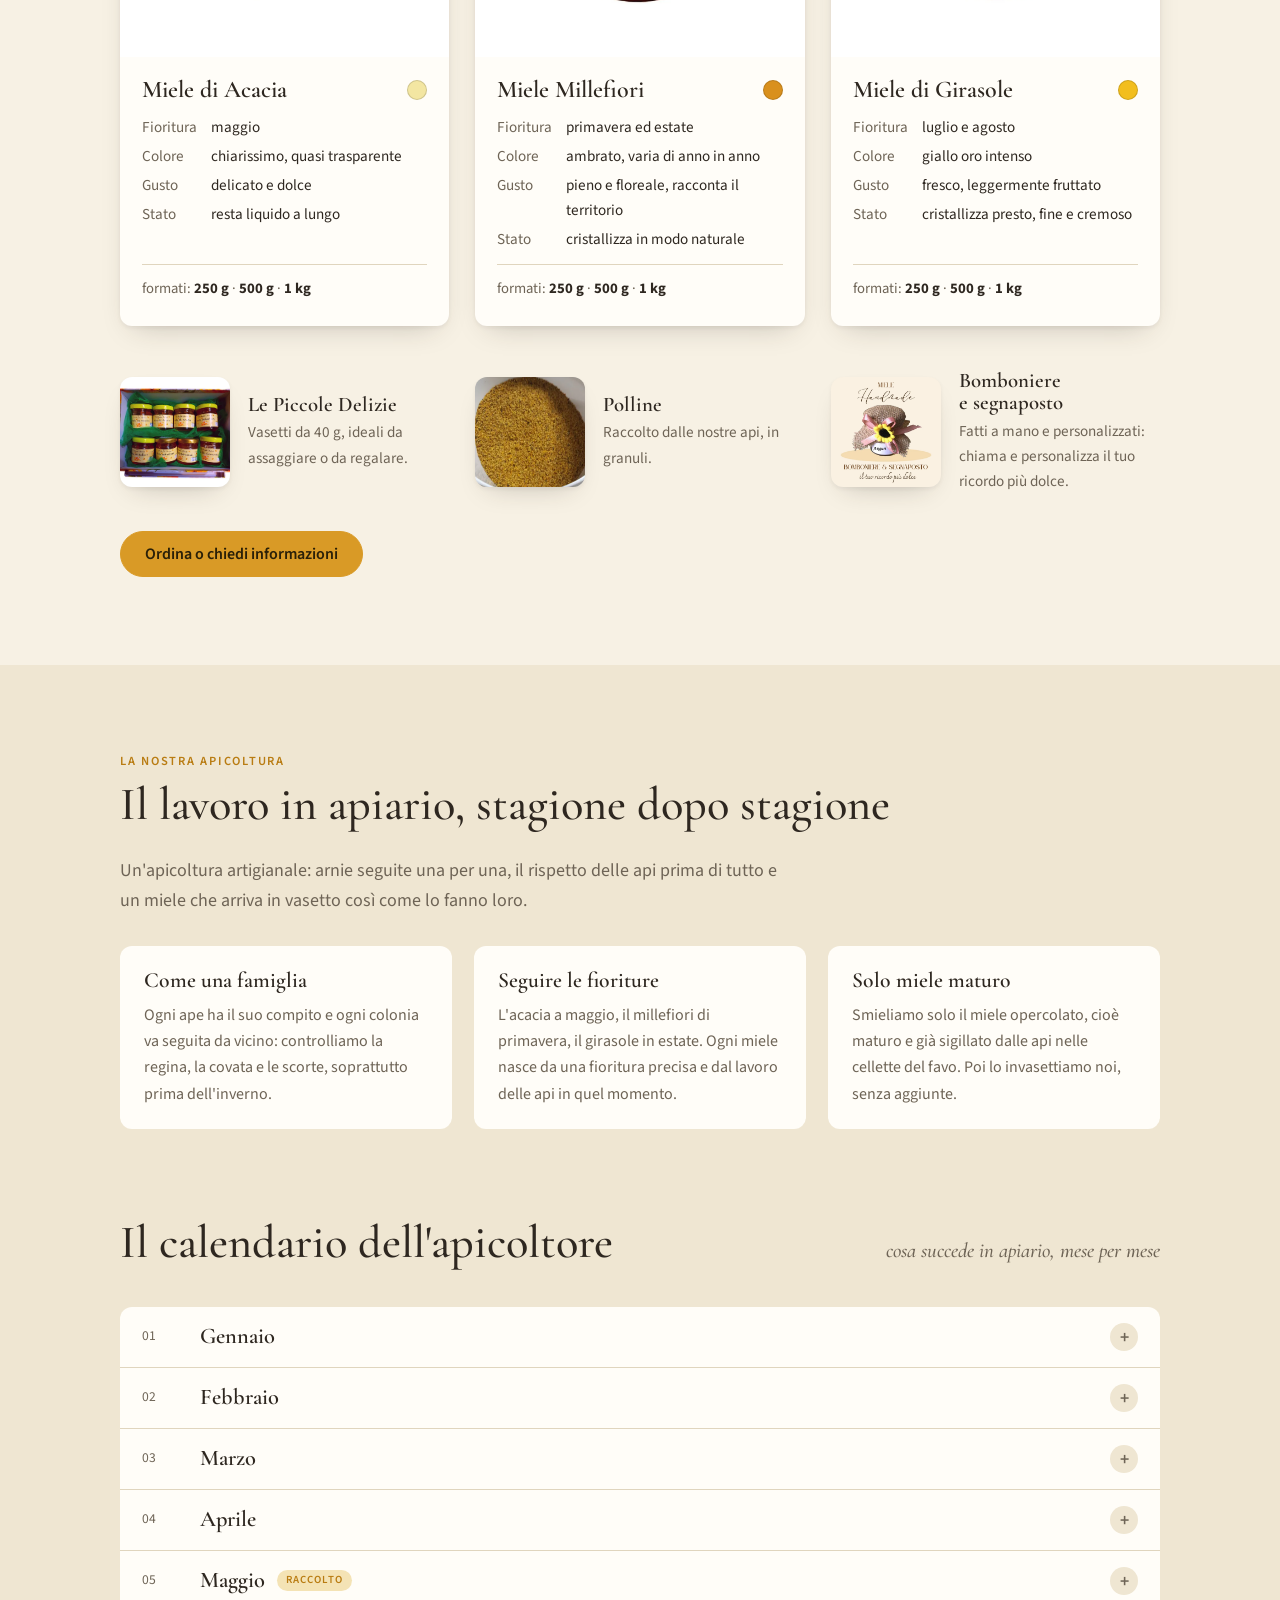
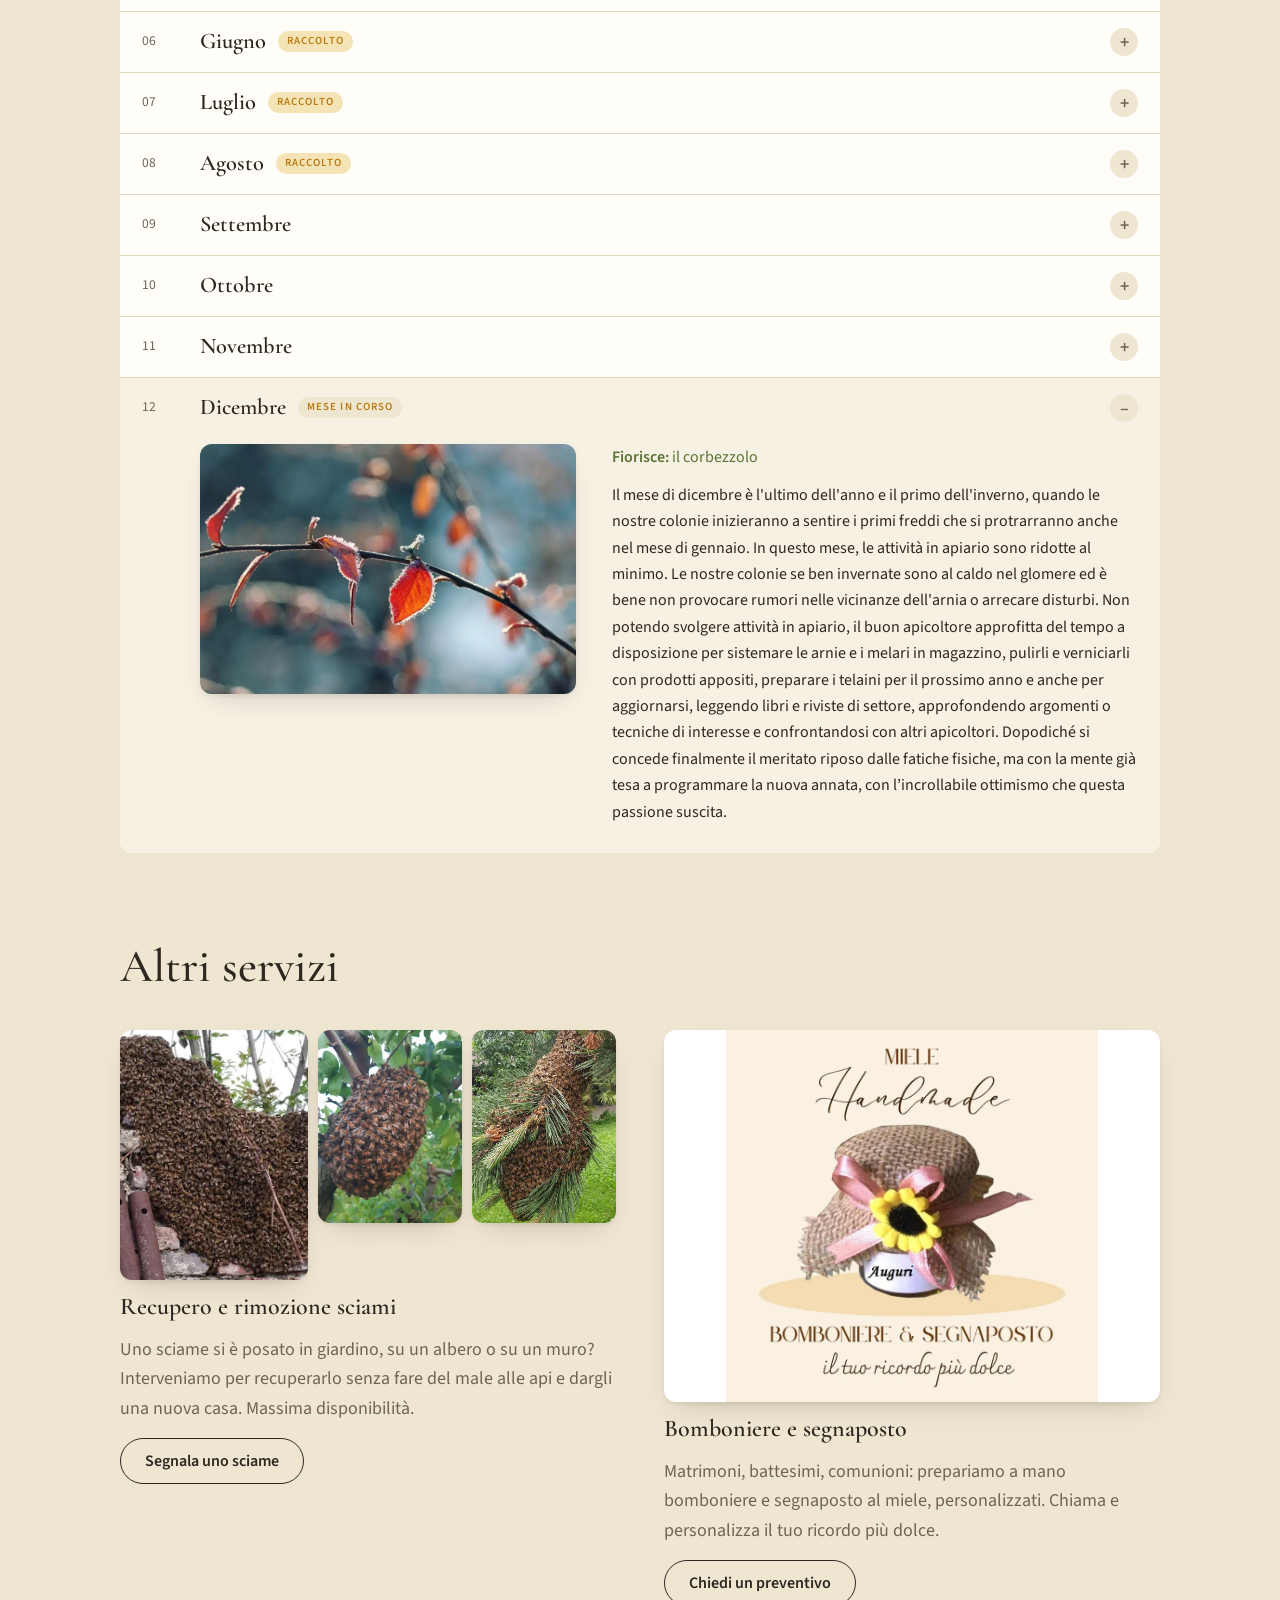
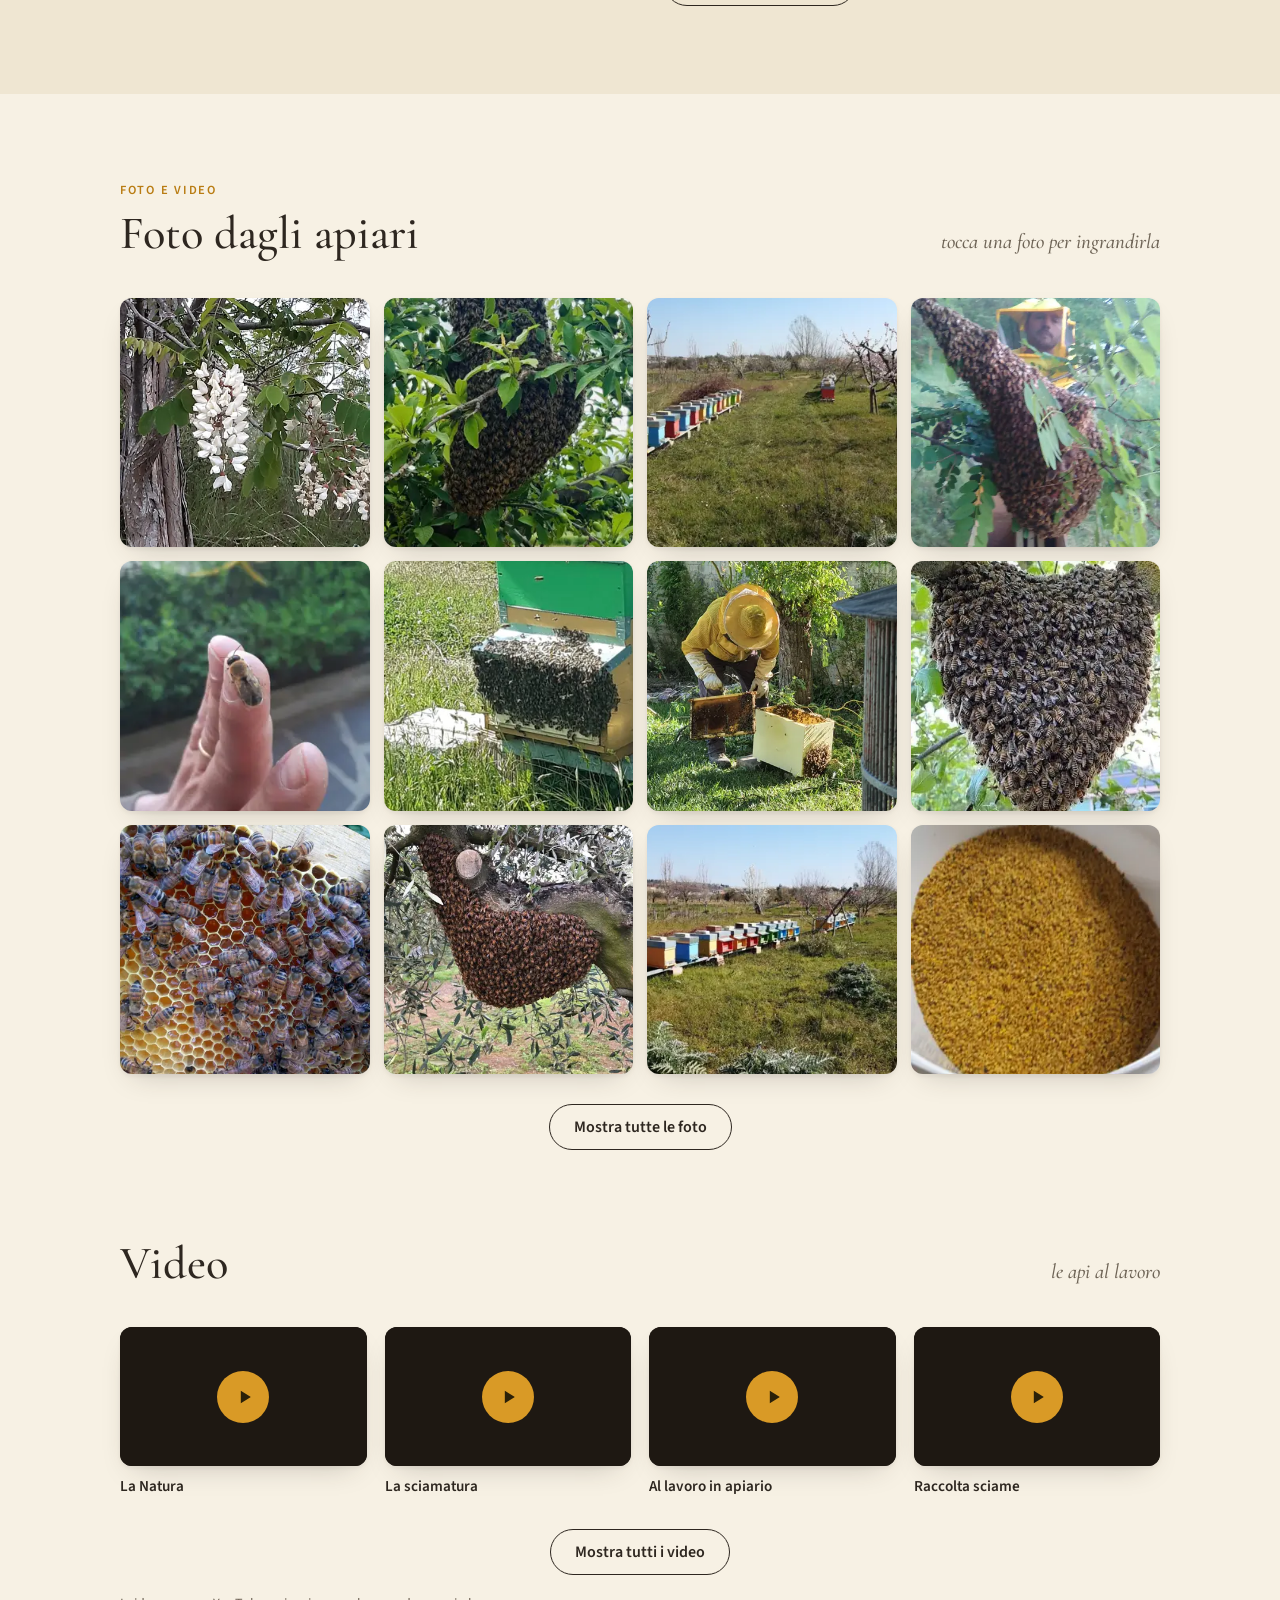
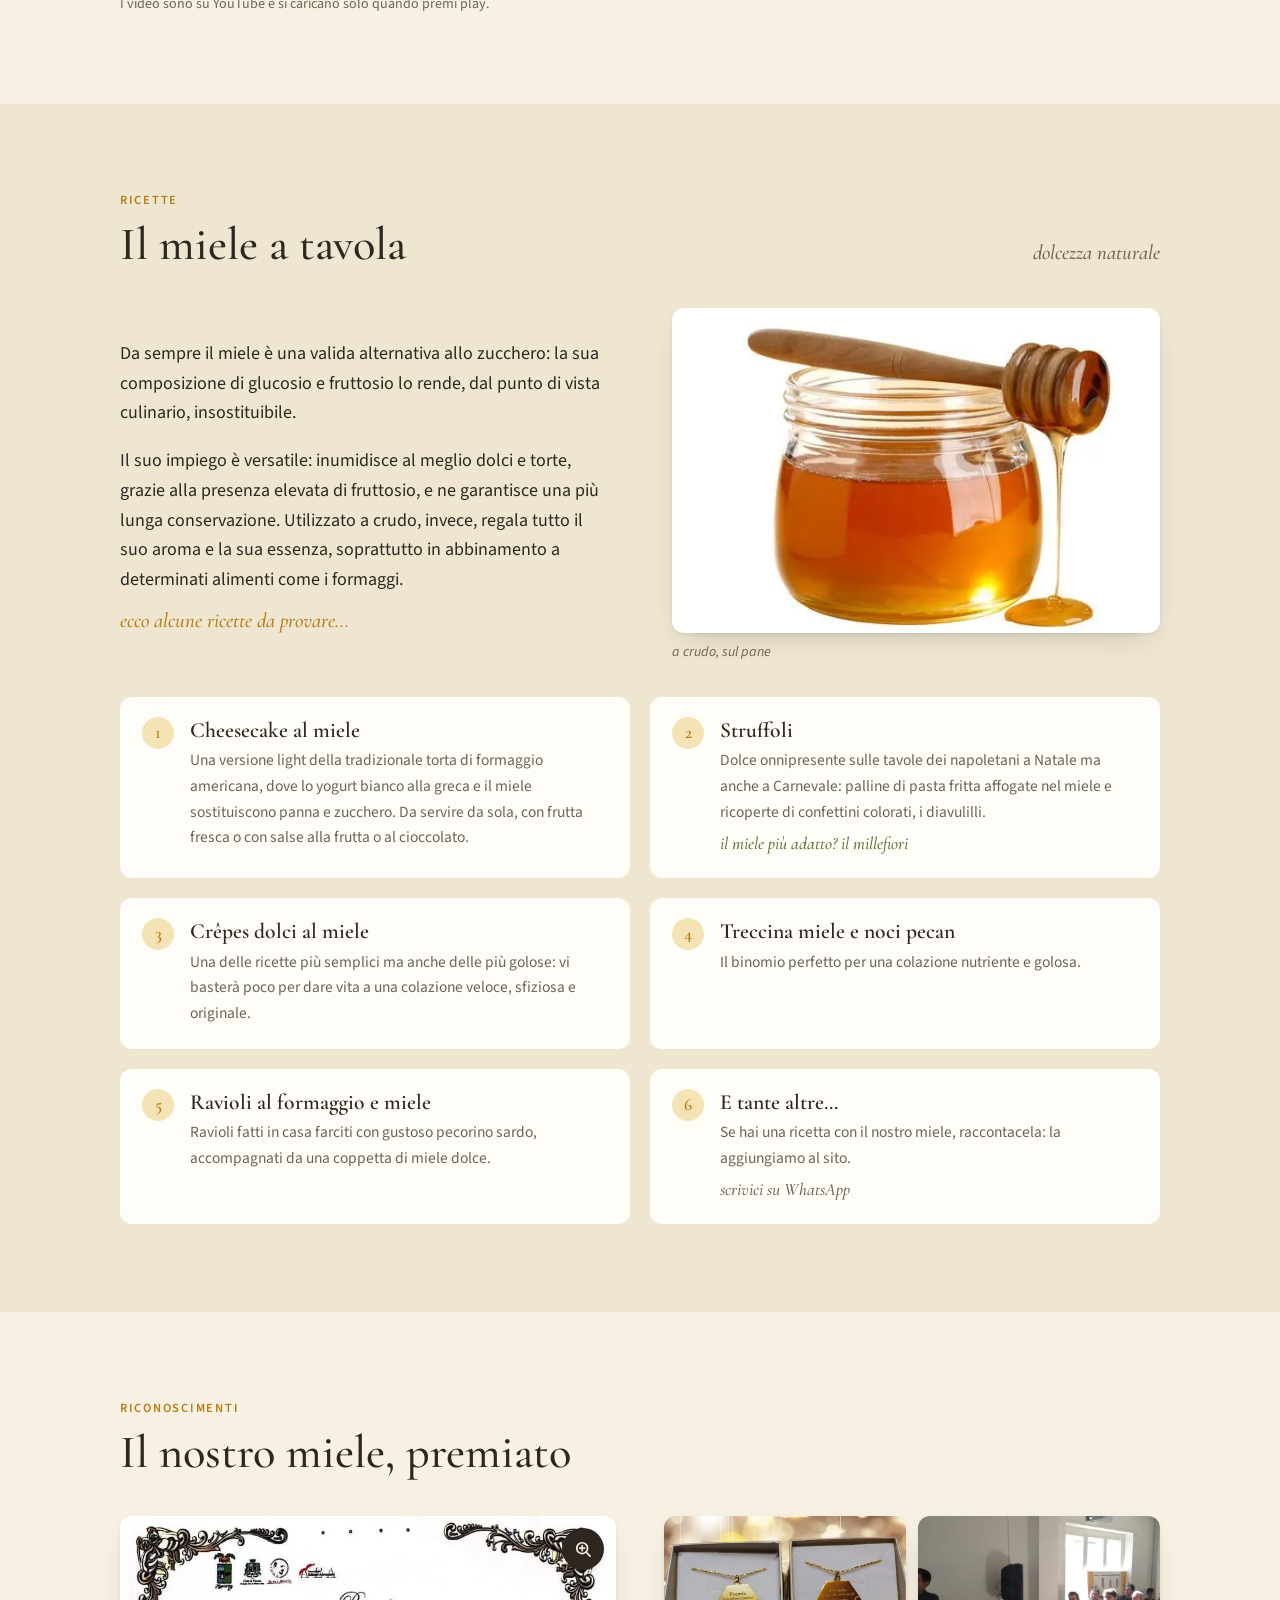
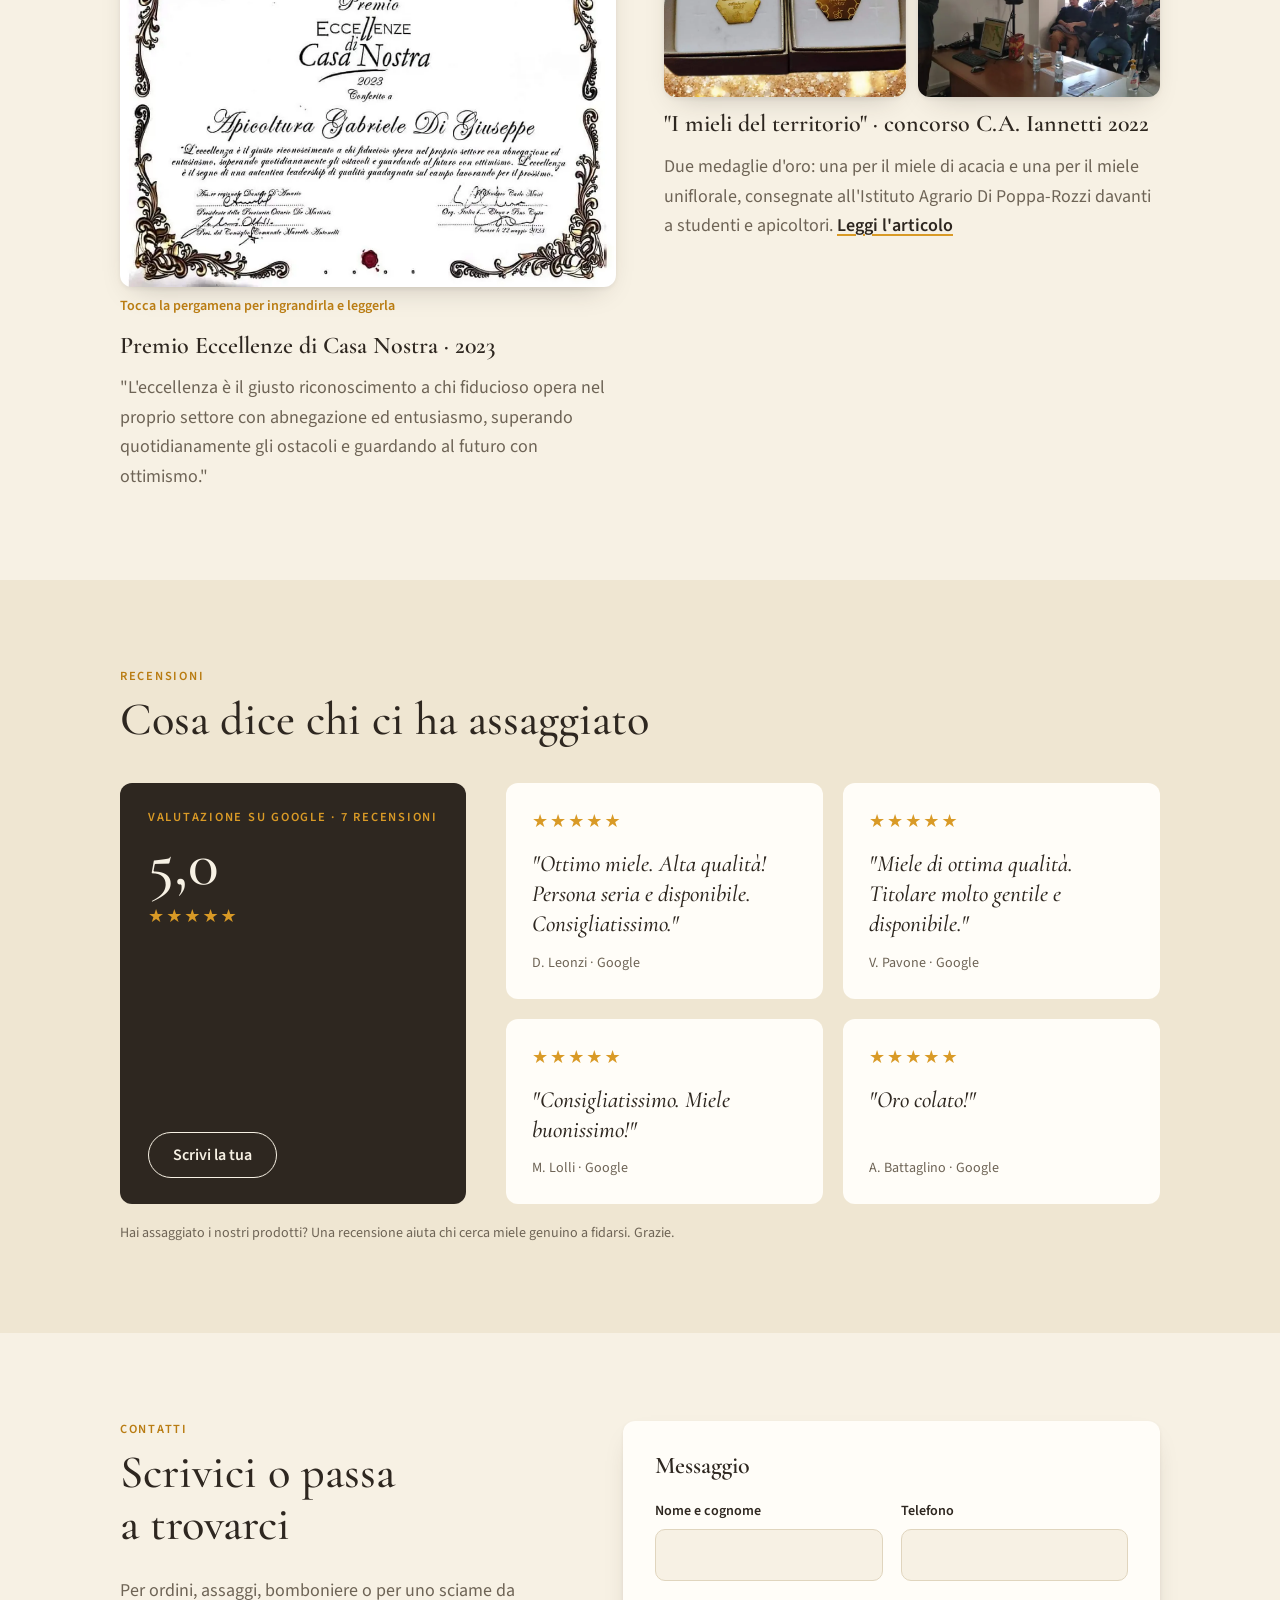
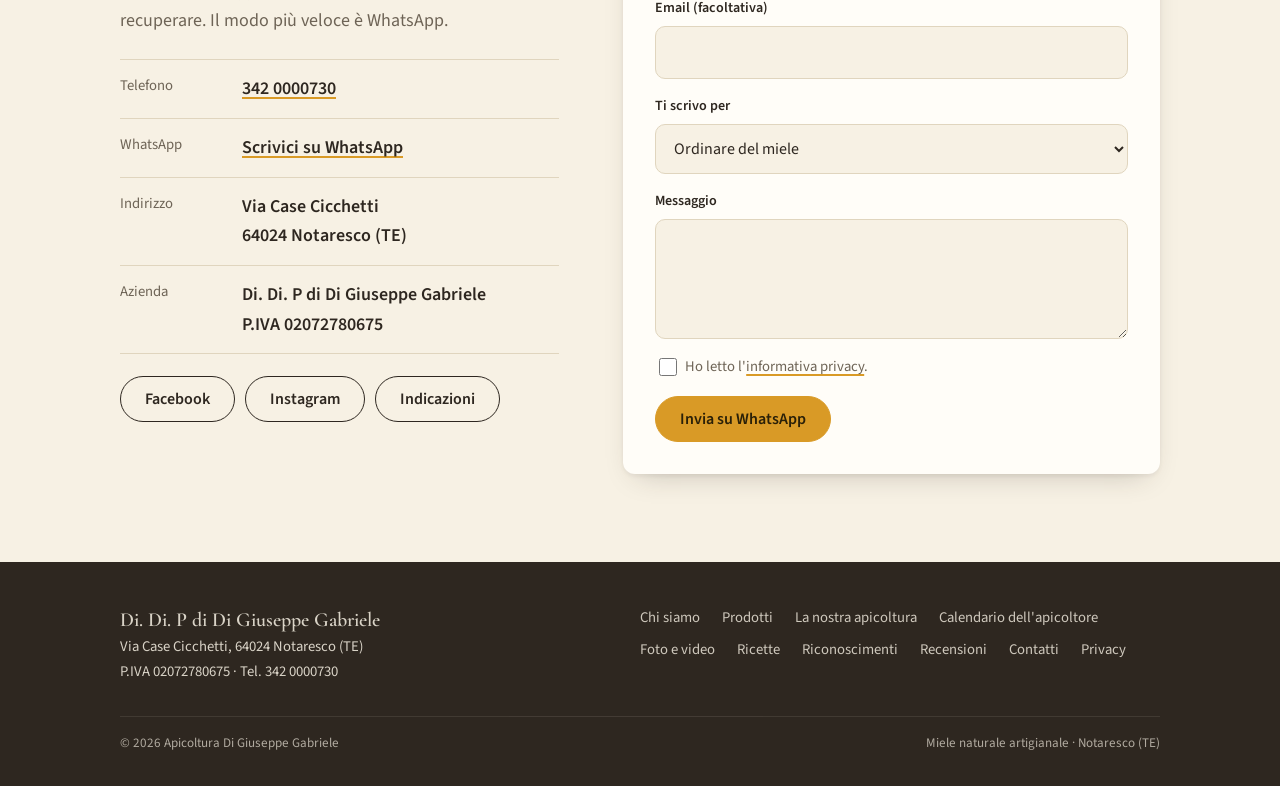
==== commit 6f55b829: "Ordine dei video Co-Authored-By: Claude Fable 5.1 <noreply@anthropic.com> Claude-Session: https://cl" ====
--- a/index.html
+++ b/index.html
@@ -348,7 +348,7 @@
 <button aria-label="Foto successiva" class="dopo" type="button"><svg fill="none" stroke="currentColor" stroke-linecap="round" stroke-width="2" viewbox="0 0 24 24"><path d="M9 5l7 7-7 7"></path></svg></button>
 <button aria-label="Chiudi" class="chiudi" type="button"><svg fill="none" stroke="currentColor" stroke-linecap="round" stroke-width="2" viewbox="0 0 24 24"><path d="M6 6l12 12M18 6L6 18"></path></svg></button>
 <p class="didascalia"></p>
-</div><script>var FOTO=["Grappoli di fiori di acacia", "Sciame appeso a un ramo", "Le arnie tra i peschi in fiore", "Recupero di uno sciame su un albero", "Un'ape sul dito", "Api all'ingresso dell'arnia", "Gabriele al lavoro in apiario", "Uno sciame a forma di cuore", "Api sul favo", "Sciame su un ulivo", "L'apiario in primavera", "Polline appena raccolto", "Vasetti in fila", "Gabriele e uno sciame", "Sciame sul ramo", "La disopercolatura del favo", "Telaini pieni di api", "Api e covata", "Arnie nuove nel prato", "Api in una cavità", "Il magazzino delle arnie", "Gabriele tra le arnie", "Favo naturale nel telaino", "Girasole in piena fioritura", "Arnie sui bancali", "Le arnie sotto la neve", "L'apiario innevato", "Neve tra gli ulivi"];var VIDEO=[["ydMRgAstE_E", "La Natura"], ["TfNAgNxBIOY", "Al lavoro"], ["3yiu6adniyg", "La sciamatura"], ["RELOIuX162k", "L'ape ed il girasole"], ["Rw4Z1Zilggw", "L'estrazione del miele"], ["0mjL4ZOUi2Q", "Produzione miele naturale"], ["BB0kl_pDYPM", "Al lavoro in apiario"], ["pnLIfXnALLM", "Apicoltura Di.Di. P di Di Giuseppe Gabriele"], ["iNhP6hB1HsQ", "L'ape al lavoro"], ["X4kVhAnKAPQ", "Raccolta sciame"], ["19xg_vPOVCo", "Piccoli interventi"], ["oJlf9yP6XsI", "Nuova stagione, nuove arnie, nuovo miele"]];</script>
+</div><script>var FOTO=["Grappoli di fiori di acacia", "Sciame appeso a un ramo", "Le arnie tra i peschi in fiore", "Recupero di uno sciame su un albero", "Un'ape sul dito", "Api all'ingresso dell'arnia", "Gabriele al lavoro in apiario", "Uno sciame a forma di cuore", "Api sul favo", "Sciame su un ulivo", "L'apiario in primavera", "Polline appena raccolto", "Vasetti in fila", "Gabriele e uno sciame", "Sciame sul ramo", "La disopercolatura del favo", "Telaini pieni di api", "Api e covata", "Arnie nuove nel prato", "Api in una cavità", "Il magazzino delle arnie", "Gabriele tra le arnie", "Favo naturale nel telaino", "Girasole in piena fioritura", "Arnie sui bancali", "Le arnie sotto la neve", "L'apiario innevato", "Neve tra gli ulivi"];var VIDEO=[["ydMRgAstE_E", "La Natura"], ["3yiu6adniyg", "La sciamatura"], ["BB0kl_pDYPM", "Al lavoro in apiario"], ["X4kVhAnKAPQ", "Raccolta sciame"], ["TfNAgNxBIOY", "Al lavoro"], ["RELOIuX162k", "L'ape ed il girasole"], ["Rw4Z1Zilggw", "L'estrazione del miele"], ["0mjL4ZOUi2Q", "Produzione miele naturale"], ["iNhP6hB1HsQ", "L'ape al lavoro"], ["19xg_vPOVCo", "Piccoli interventi"], ["oJlf9yP6XsI", "Nuova stagione, nuove arnie, nuovo miele"], ["pnLIfXnALLM", "Apicoltura Di.Di. P di Di Giuseppe Gabriele"]];</script>
 <footer class="chiusura">
 <div class="foglio">
 <p><strong>Di. Di. P di Di Giuseppe Gabriele</strong><br/>Via Case Cicchetti, 64024 Notaresco (TE)<br/>P.IVA 02072780675 · Tel. 342 0000730</p>
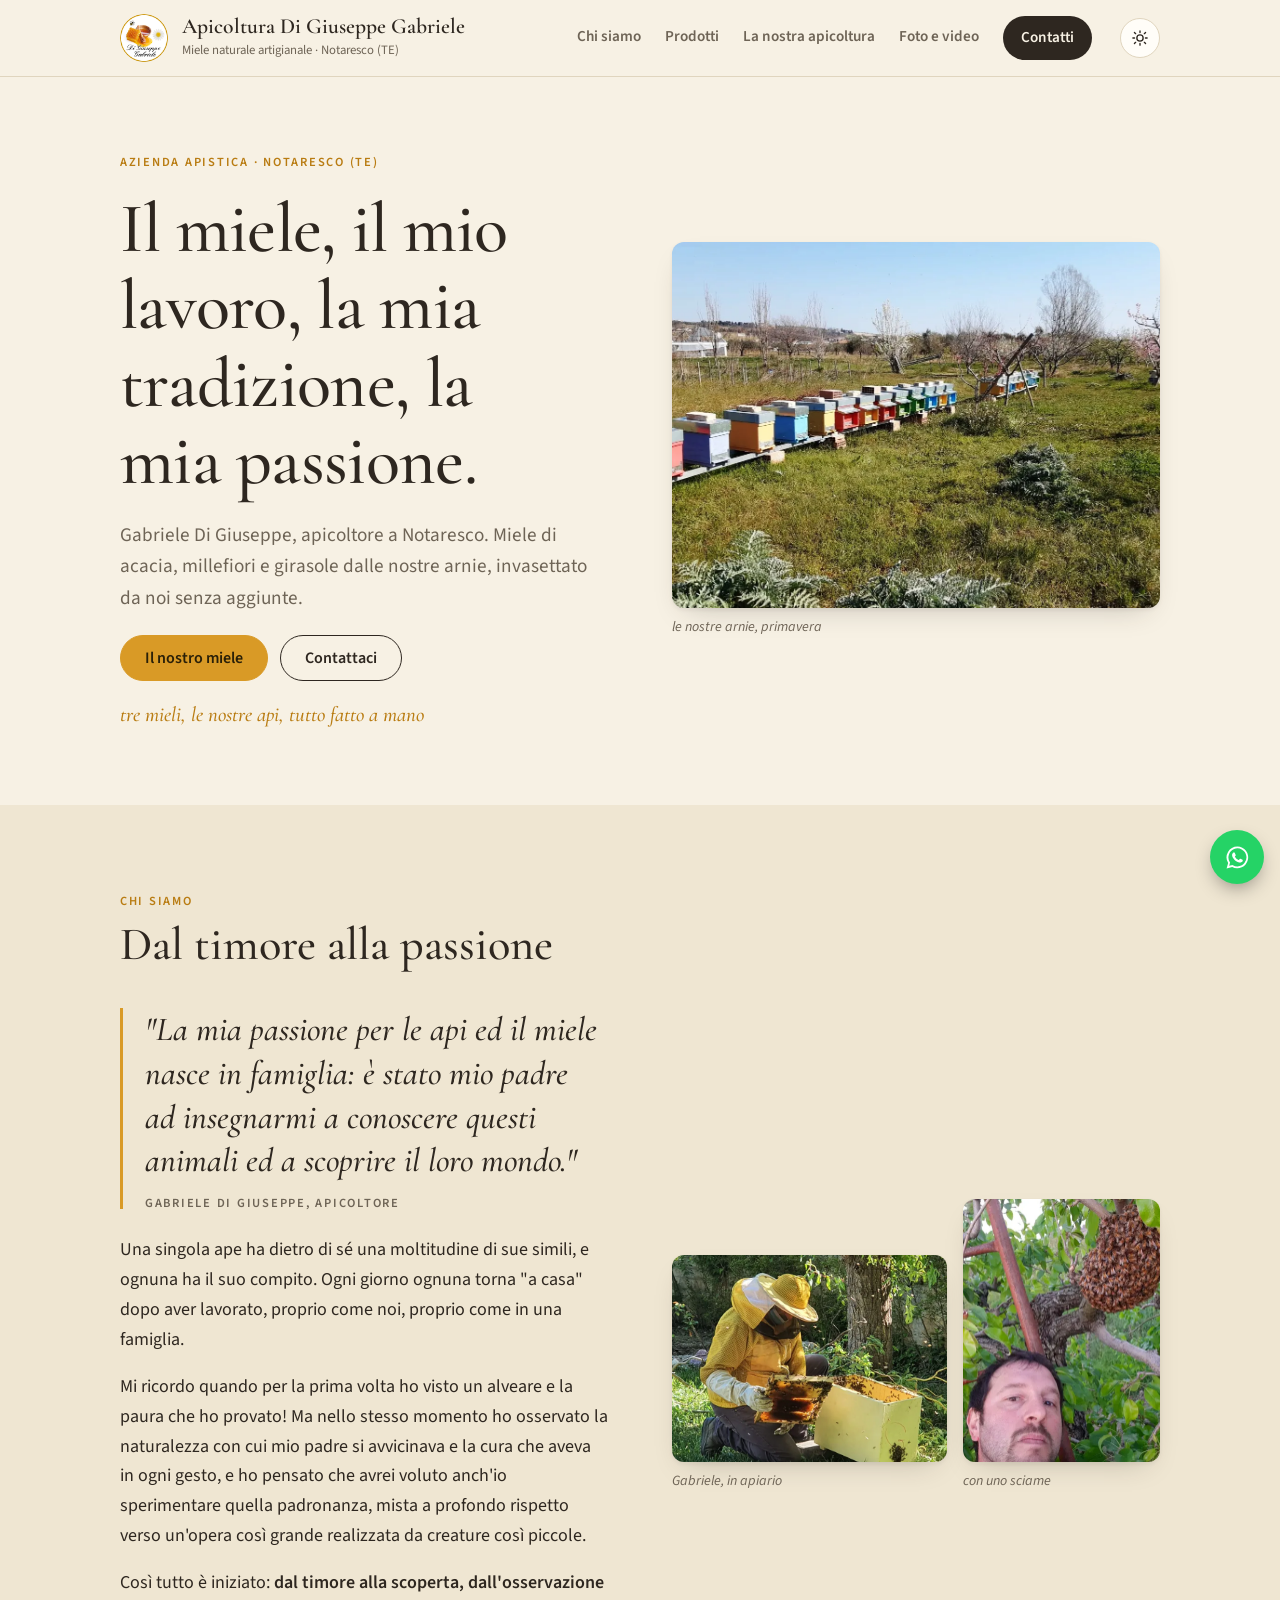
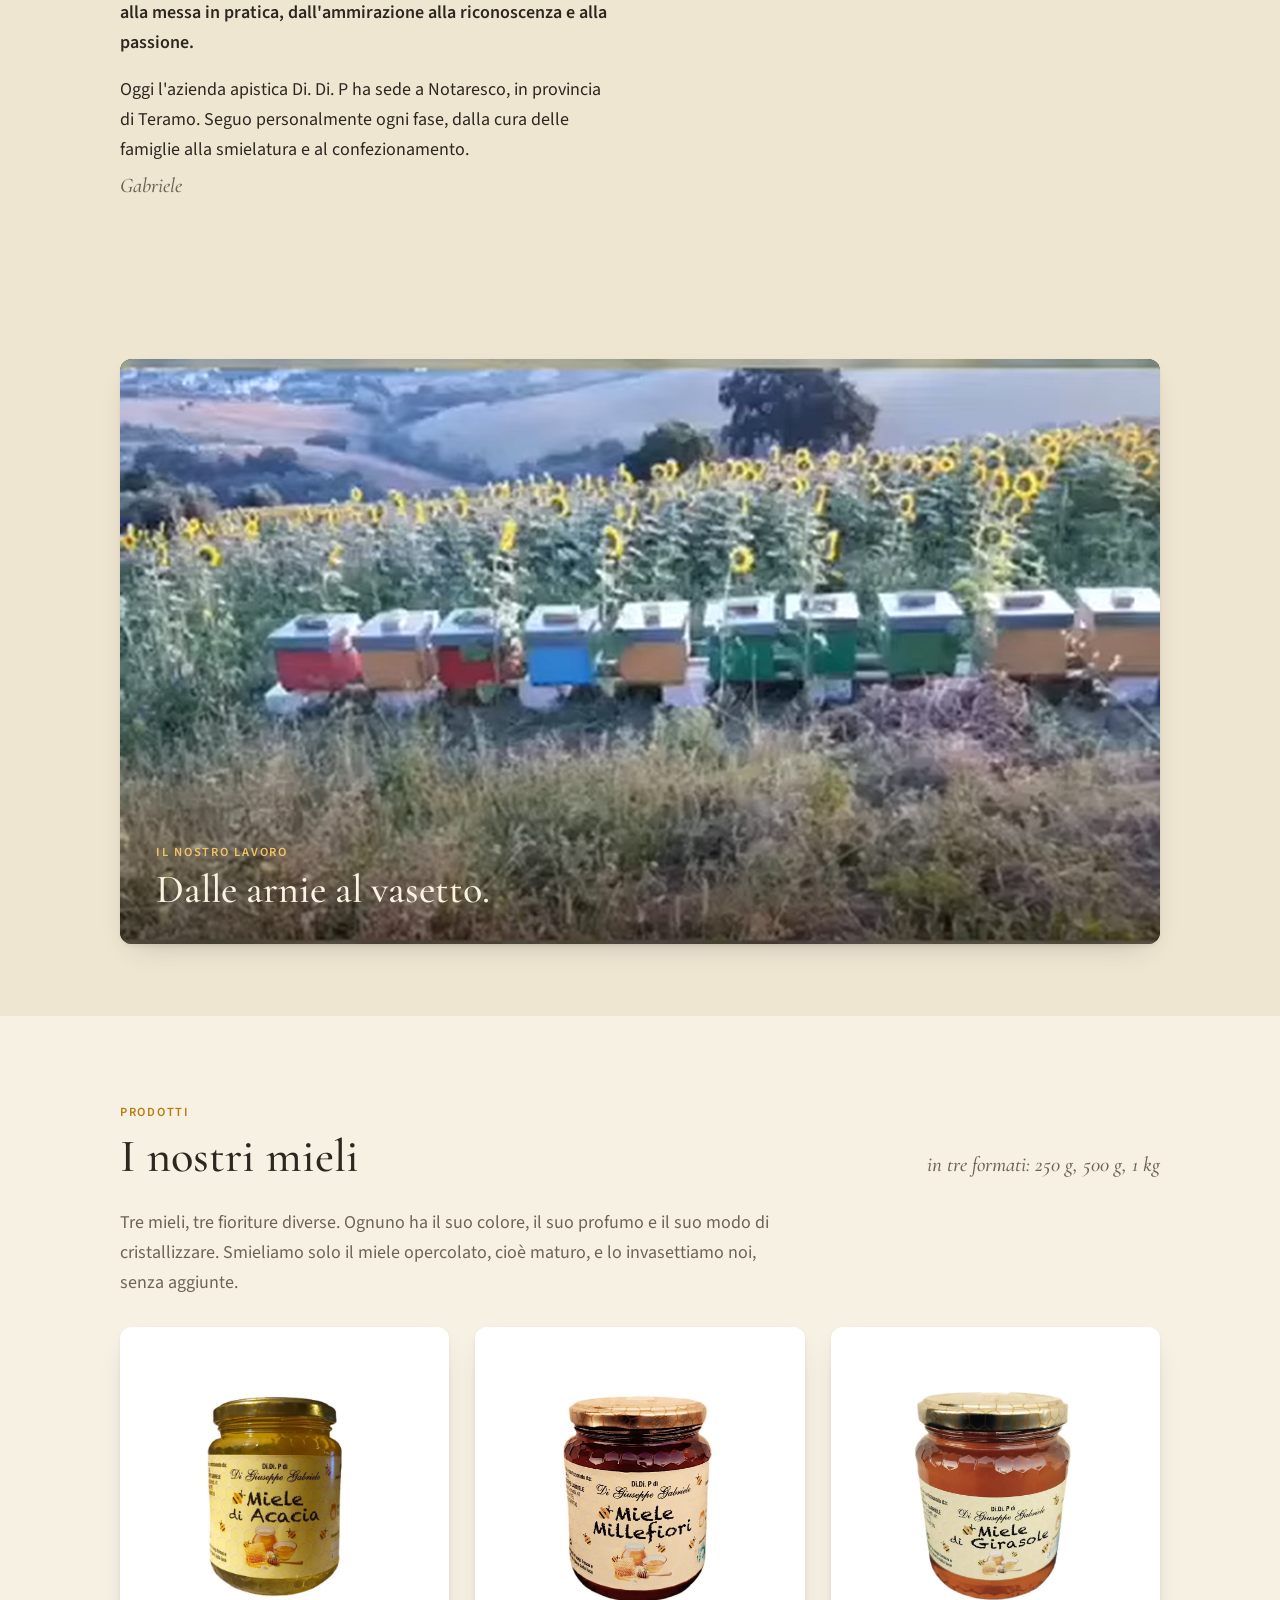
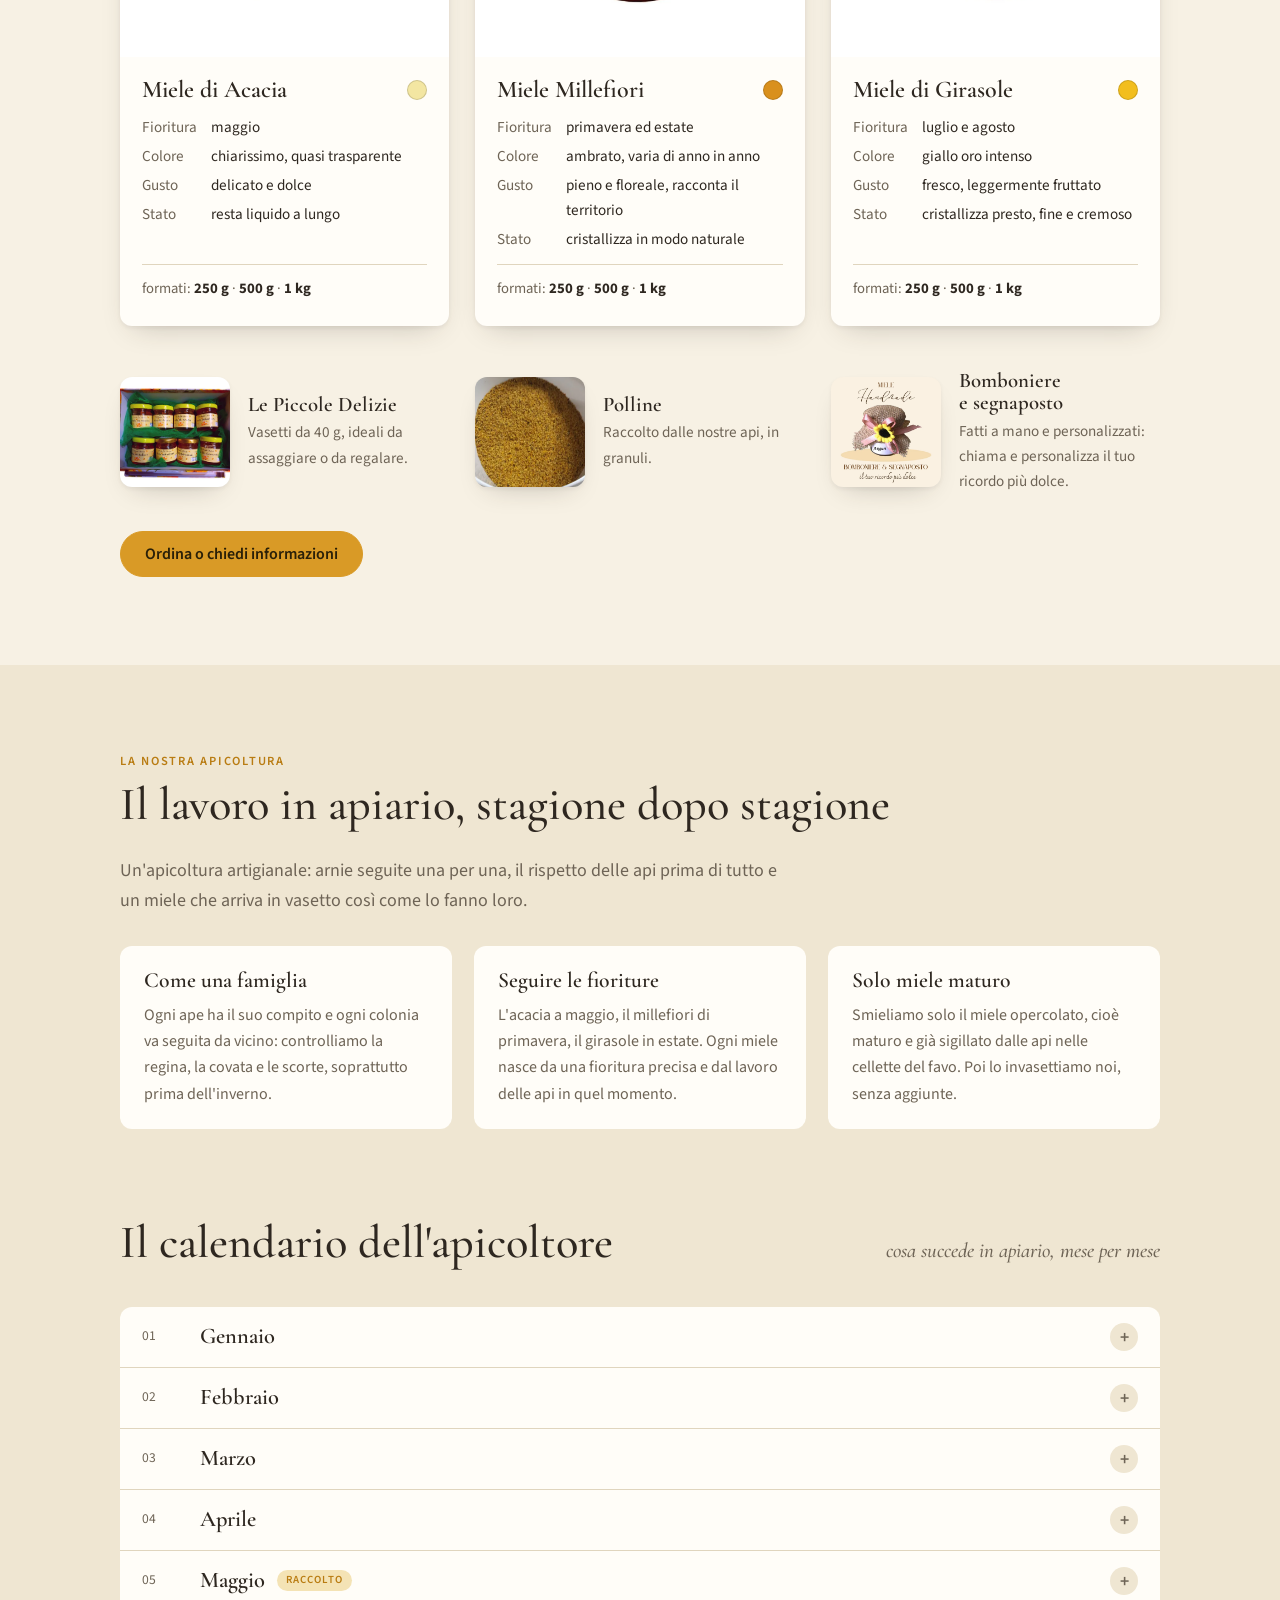
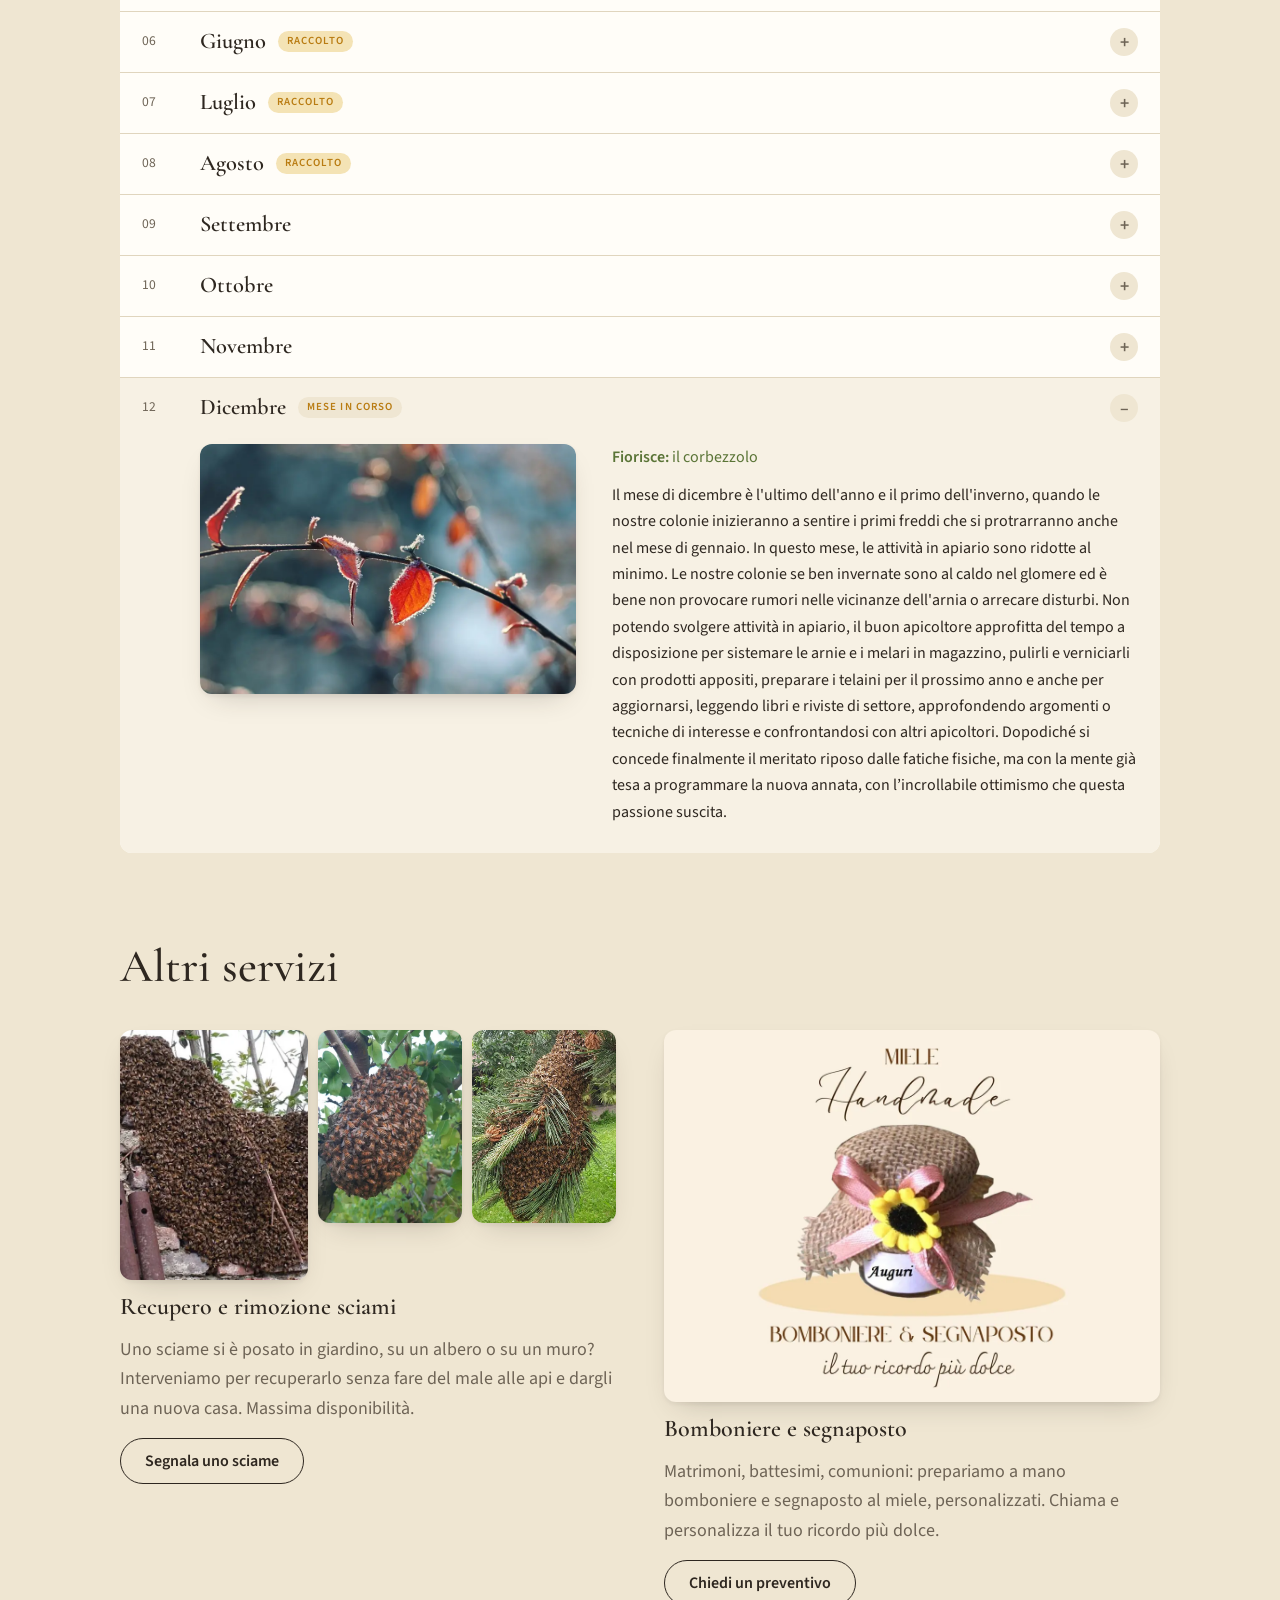
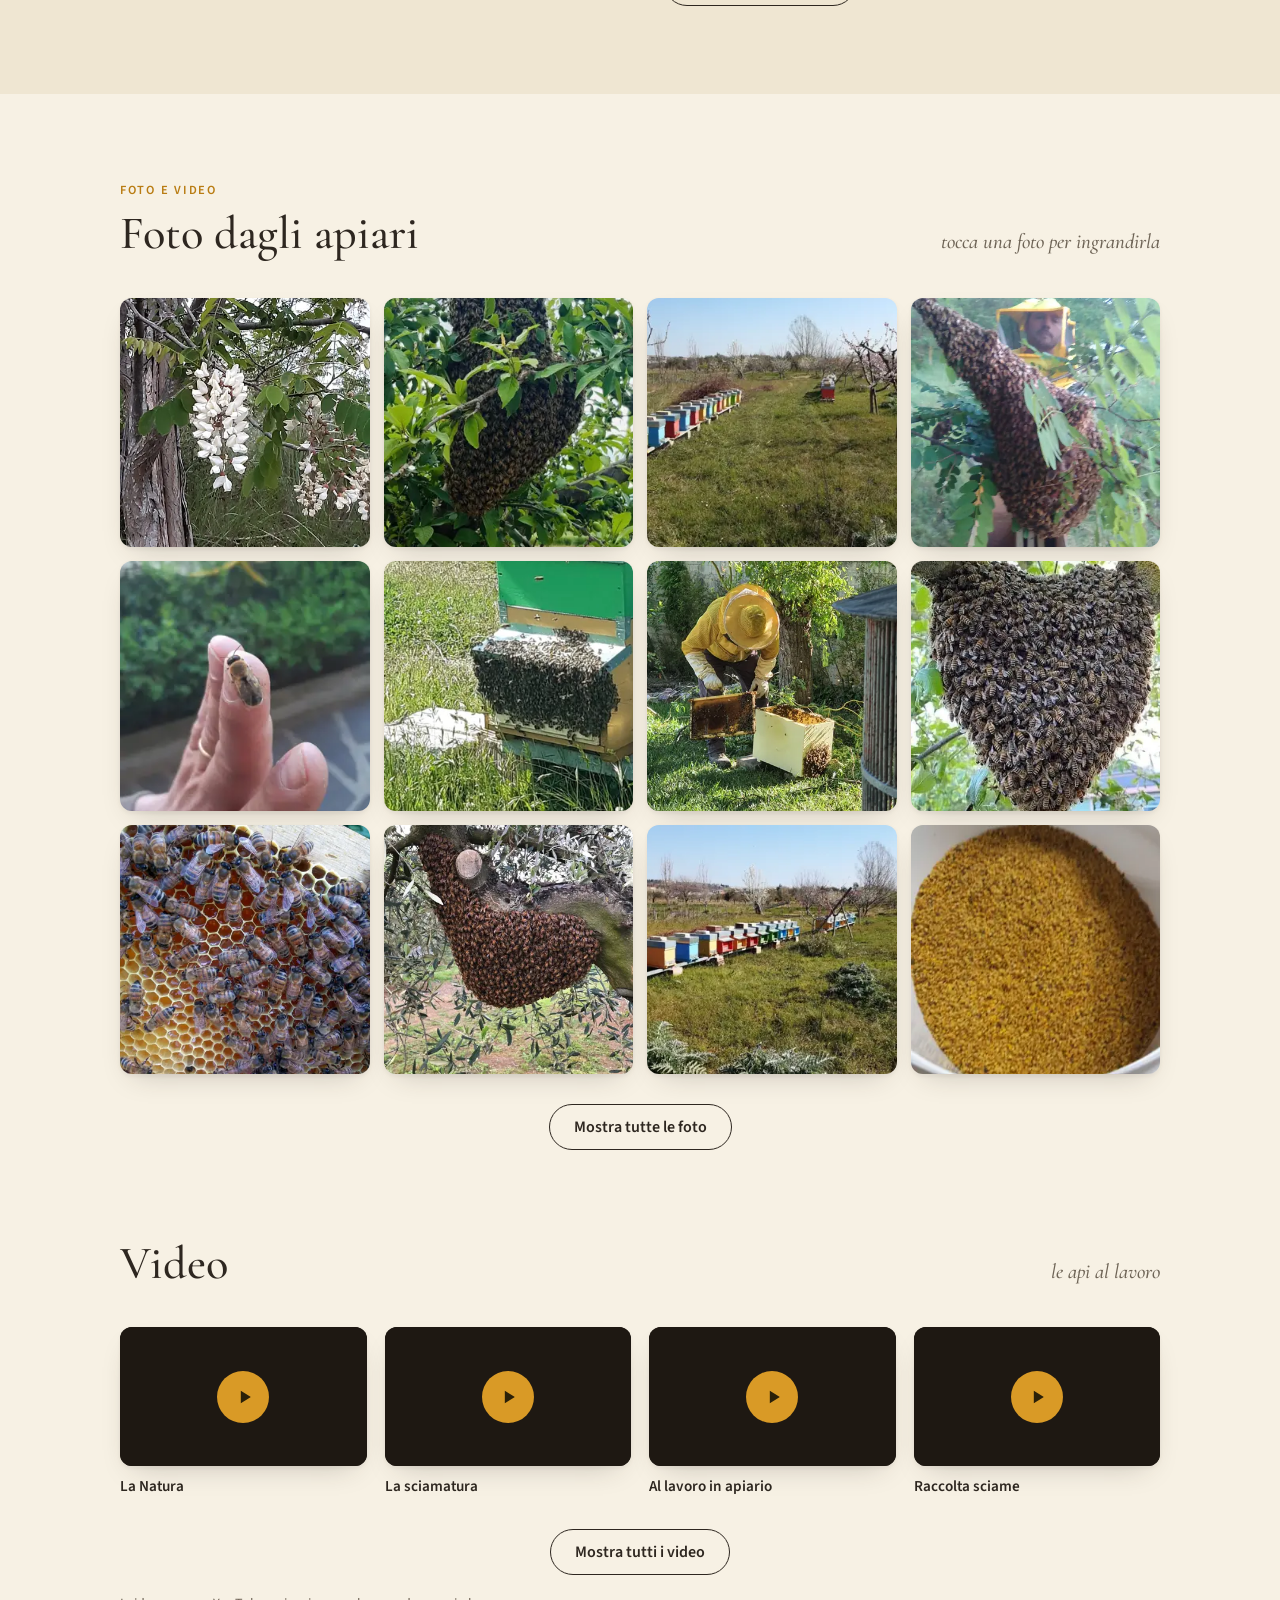
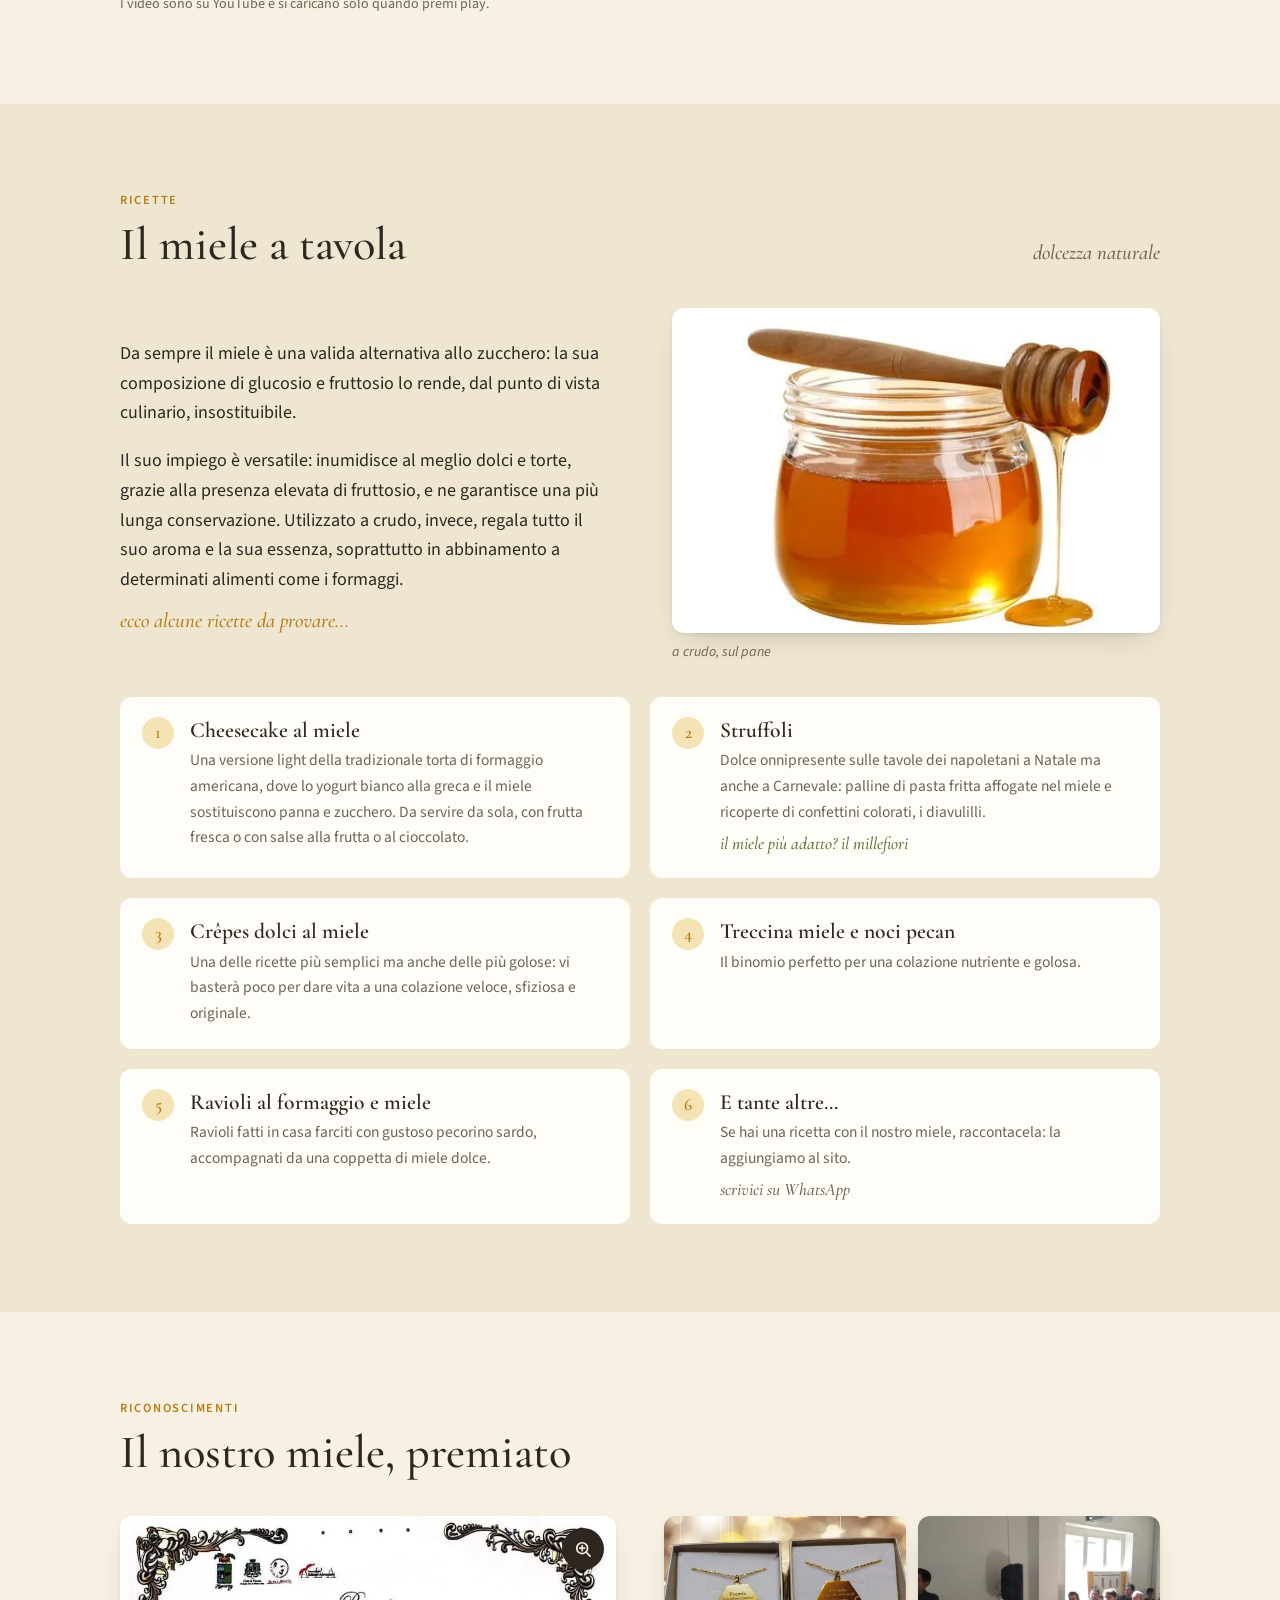
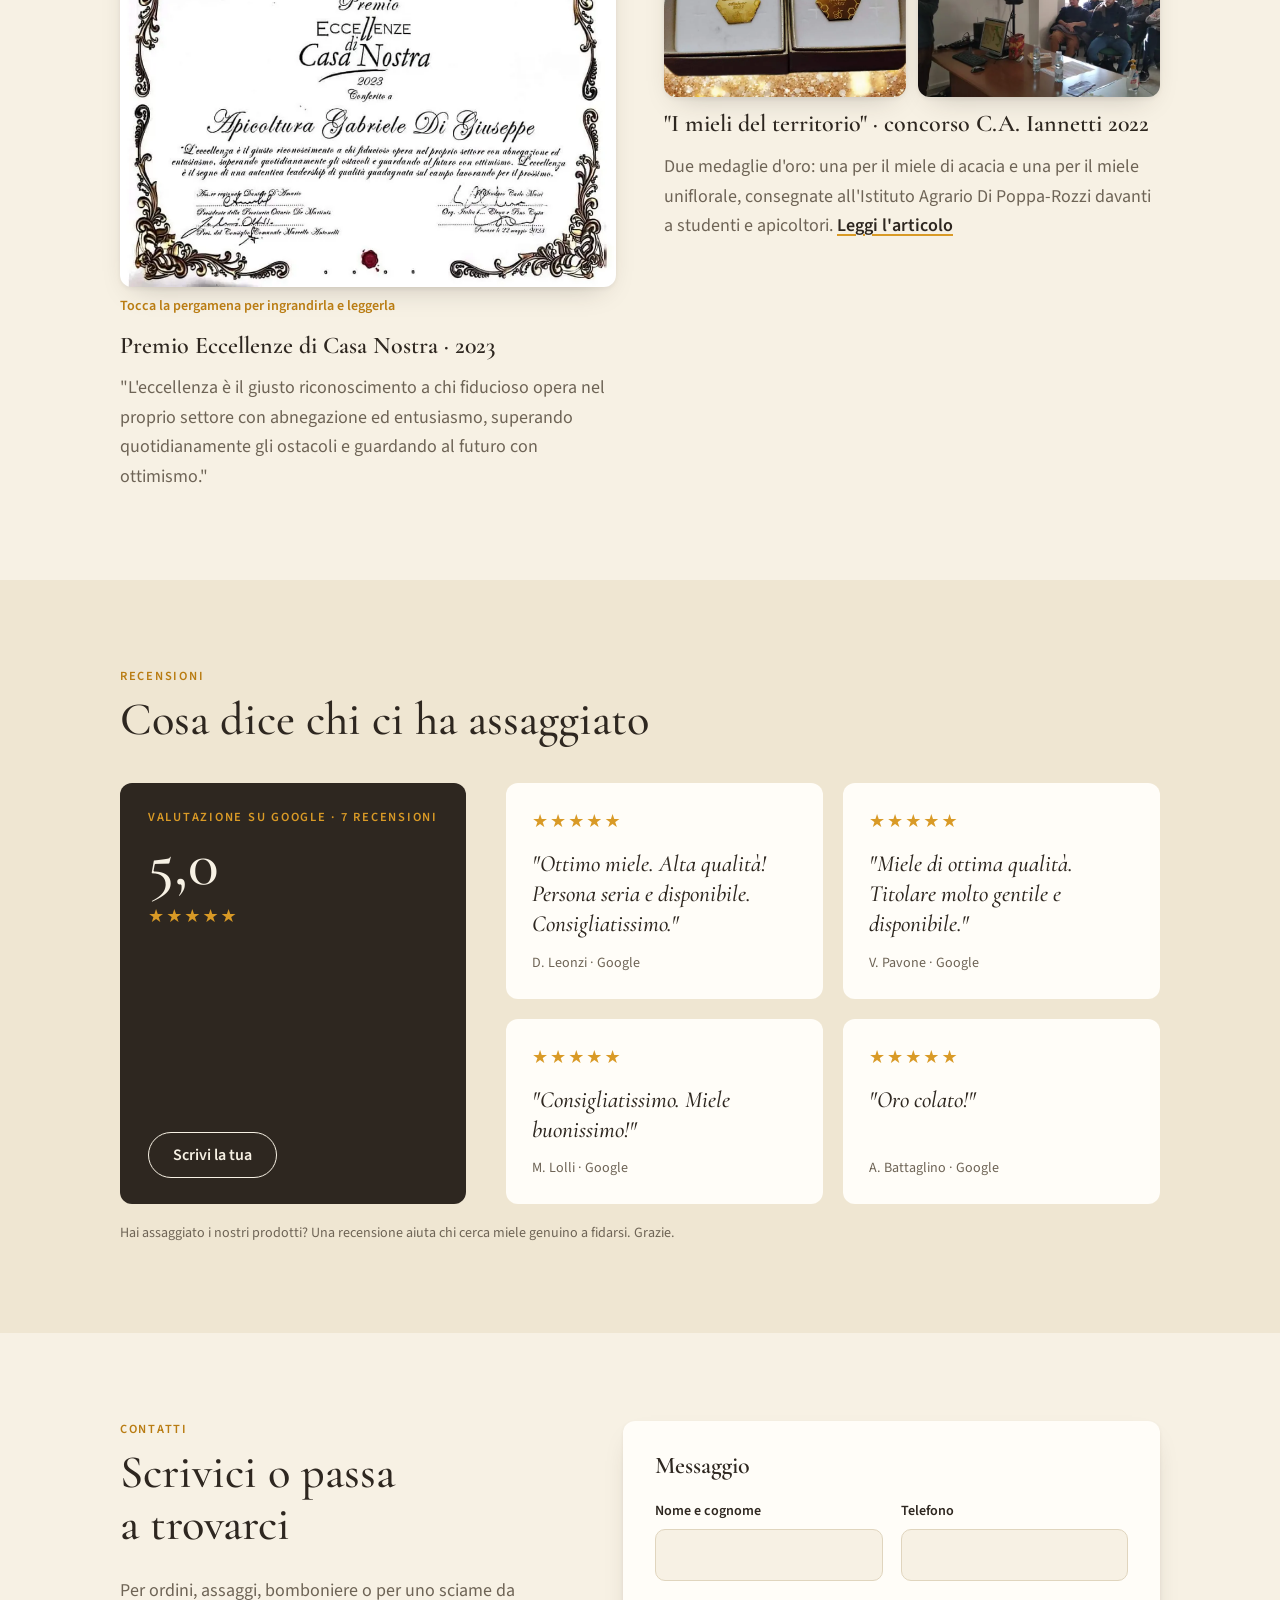
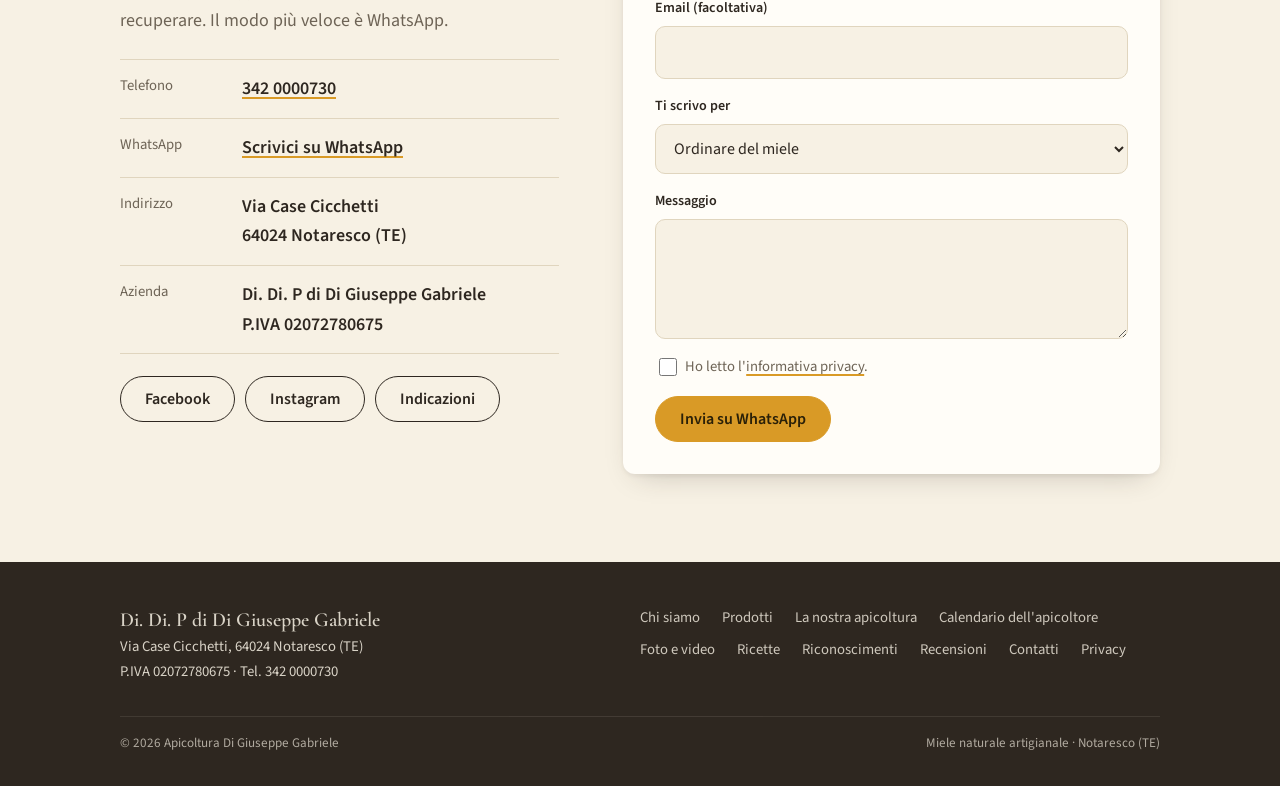
==== commit d9119a39: "Bomboniere: fondo crema e quadrata su telefono Co-Authored-By: Claude Fable 5.1 <noreply@anthropic.c" ====
--- a/index.html
+++ b/index.html
@@ -23,7 +23,7 @@
 <link href="img/apple-touch-icon.png" rel="apple-touch-icon"/>
 <link as="font" crossorigin="" href="fonts/cormorant-garamond-latin-500-normal.woff2" rel="preload" type="font/woff2"/>
 <link as="font" crossorigin="" href="fonts/source-sans-3-latin-400-normal.woff2" rel="preload" type="font/woff2"/>
-<link href="stile.css?v=2511c403" rel="stylesheet"/>
+<link href="stile.css?v=2fad3878" rel="stylesheet"/>
 <script type="application/ld+json">
 {"@context":"https://schema.org","@type":"LocalBusiness","name":"Di. Di. P di Di Giuseppe Gabriele","alternateName":"Apicoltura Di Giuseppe Gabriele","description":"Azienda apistica, miele naturale artigianale","url":"https://apicolturagabriele.github.io/","logo":"https://apicolturagabriele.github.io/img/logo.png","telephone":"+39 342 0000730","vatID":"IT02072780675","address":{"@type":"PostalAddress","streetAddress":"Via Case Cicchetti","addressLocality":"Notaresco","postalCode":"64024","addressRegion":"TE","addressCountry":"IT"},"aggregateRating":{"@type":"AggregateRating","ratingValue":"5","bestRating":"5","reviewCount":"7"},"sameAs":["https://www.facebook.com/Di.Di.PdiDiGiuseppeGabriele/","https://www.instagram.com/apicoltura_digiuseppegabriele/"]}
 </script>
--- a/stile.css
+++ b/stile.css
@@ -447,3 +447,7 @@
 }
 /* sul telefono i due contenitori non fanno nulla */
 @media (max-width:640px){.banda .riquadro-video,.banda .cornice-video{position:static}.banda .cornice-video::after{display:none}}
+
+/* bomboniere: l'immagine è quadrata con fondo crema, niente bande bianche */
+.servizio>.stampa img{background:#FAF1E2}
+@media (max-width:640px){.servizio>.stampa img{aspect-ratio:1}}
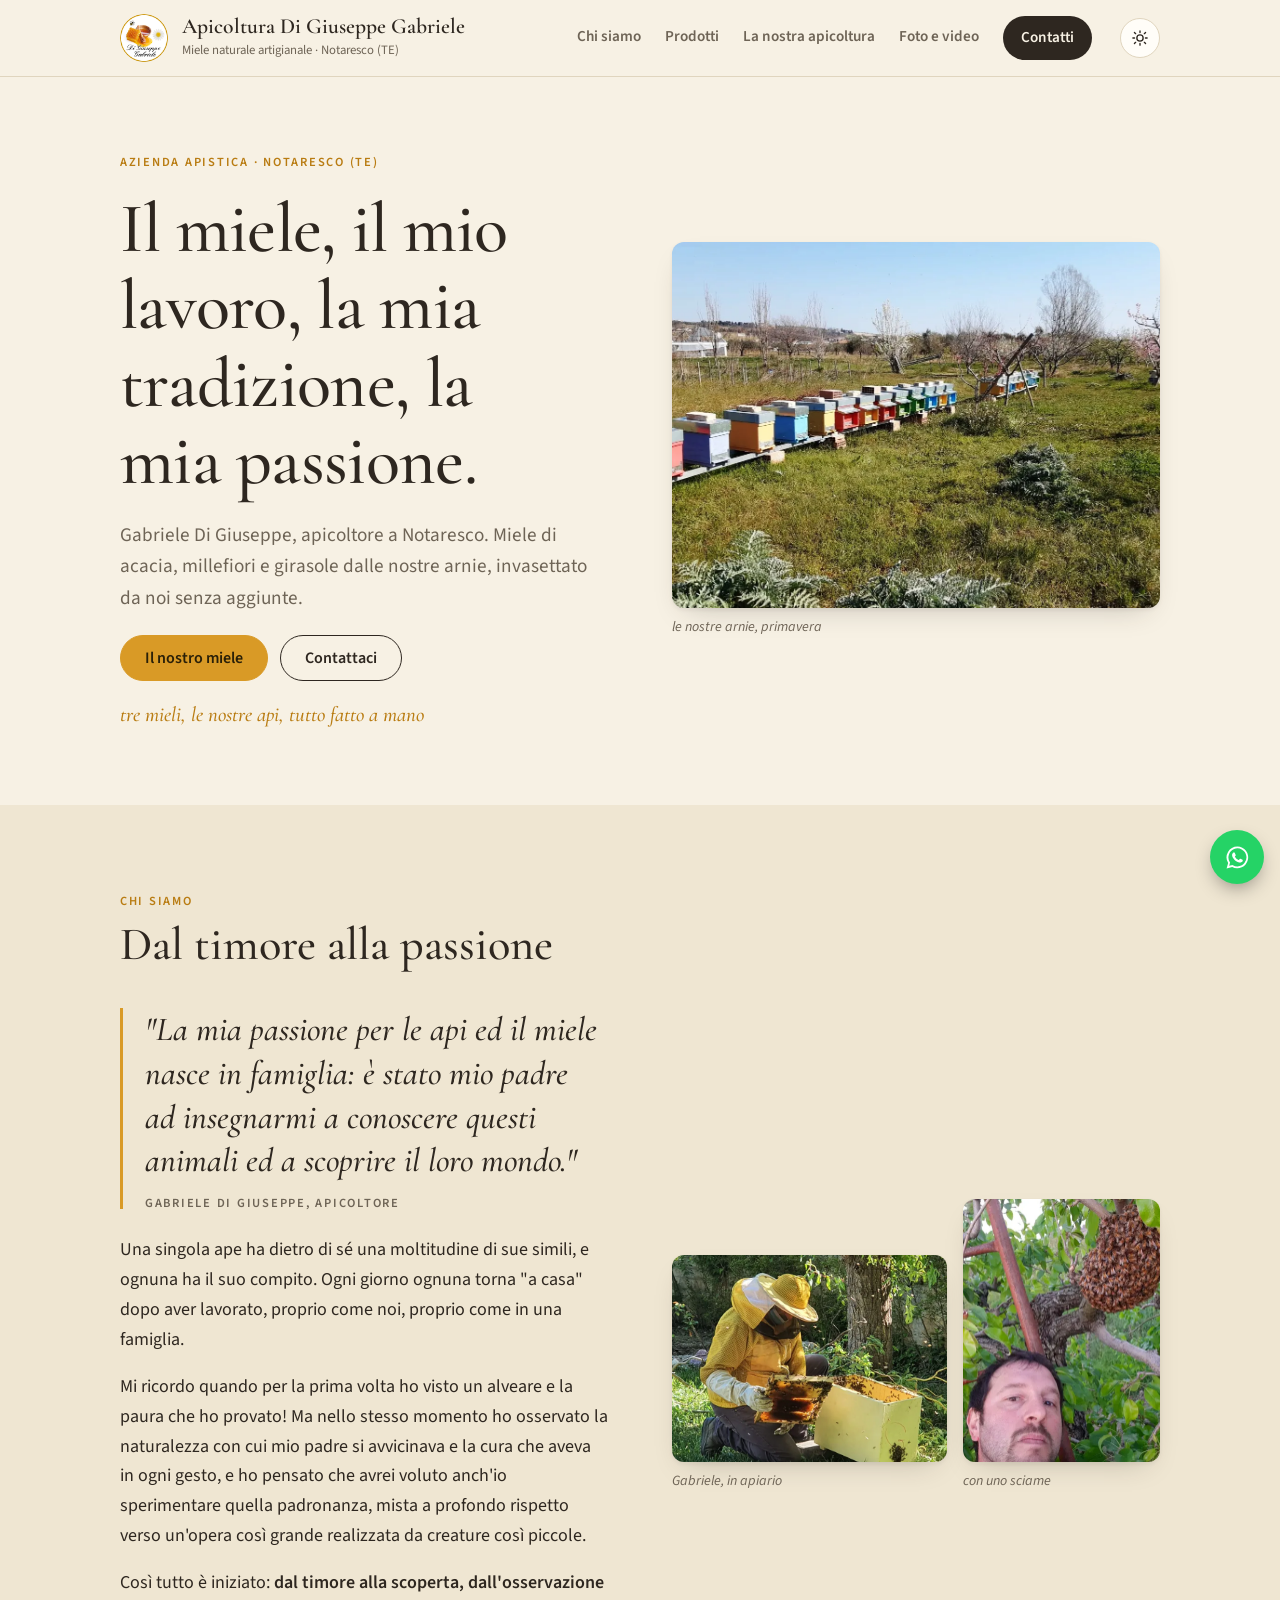
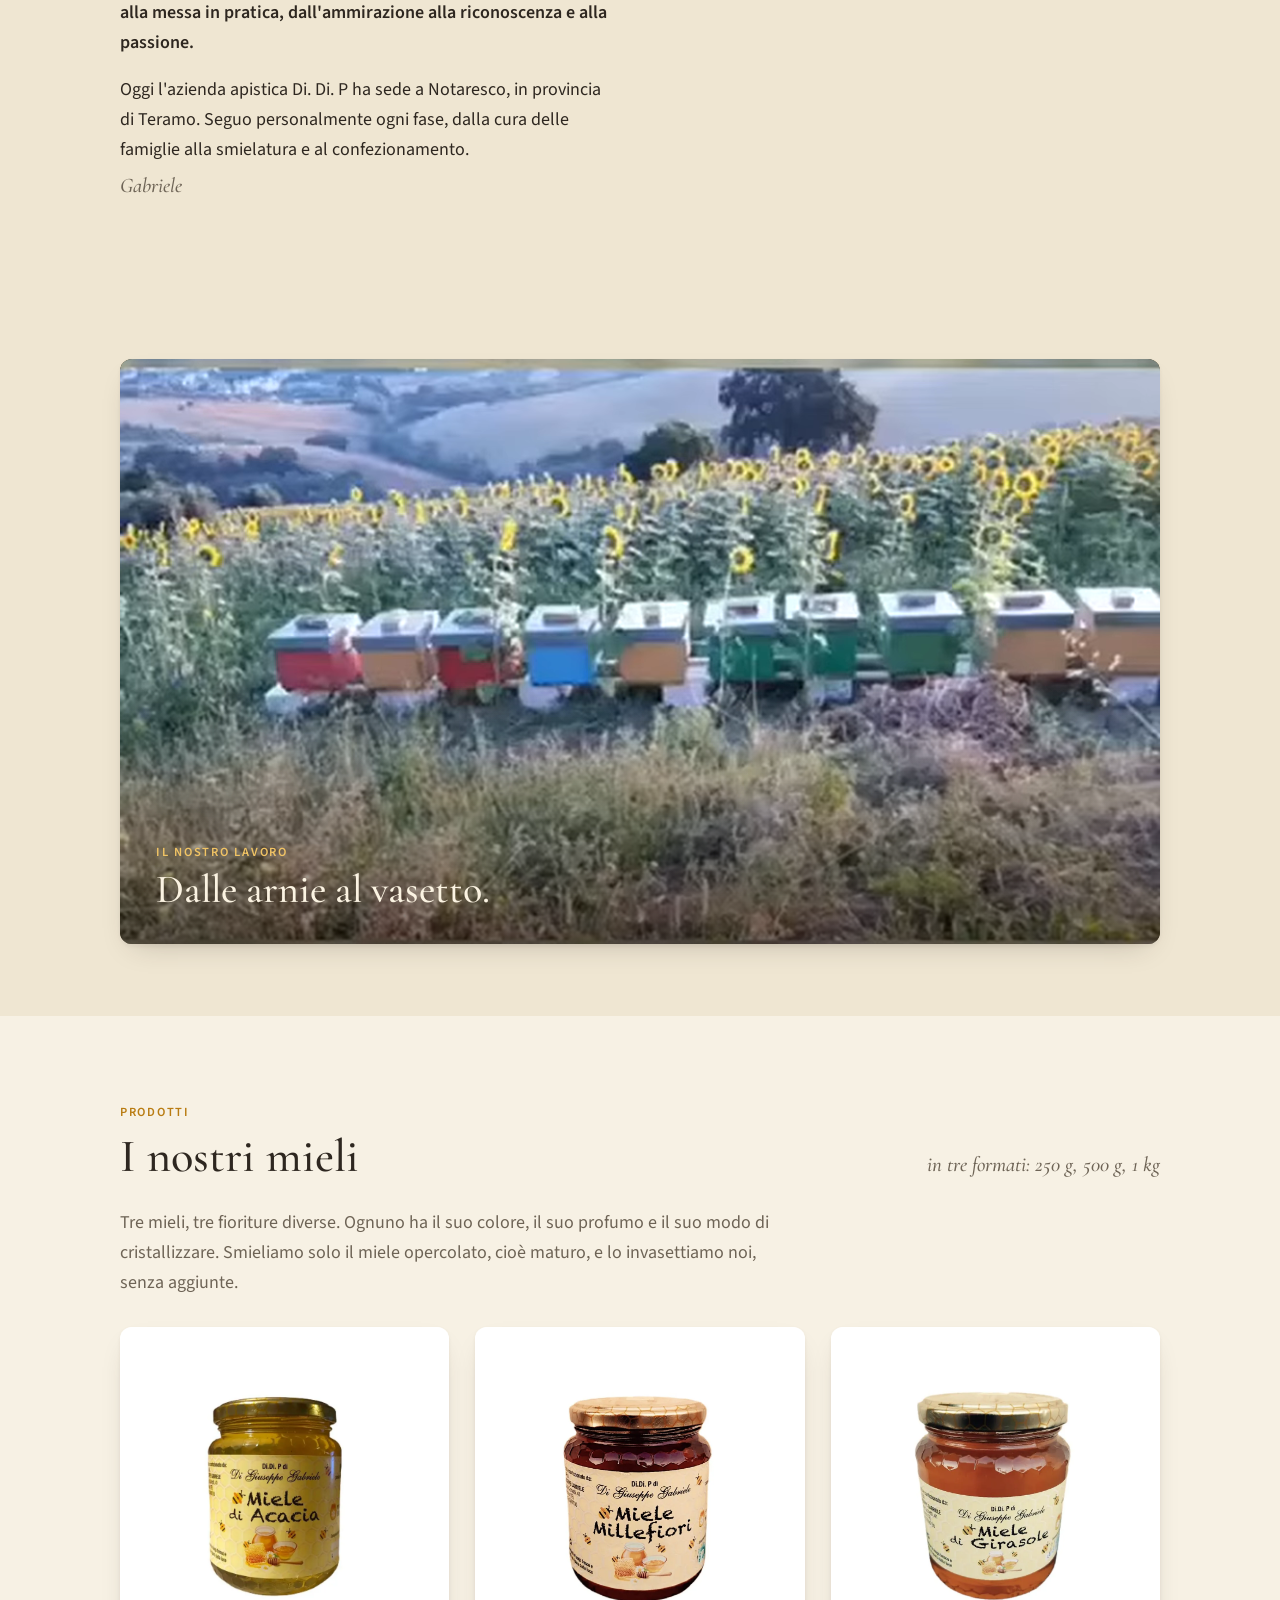
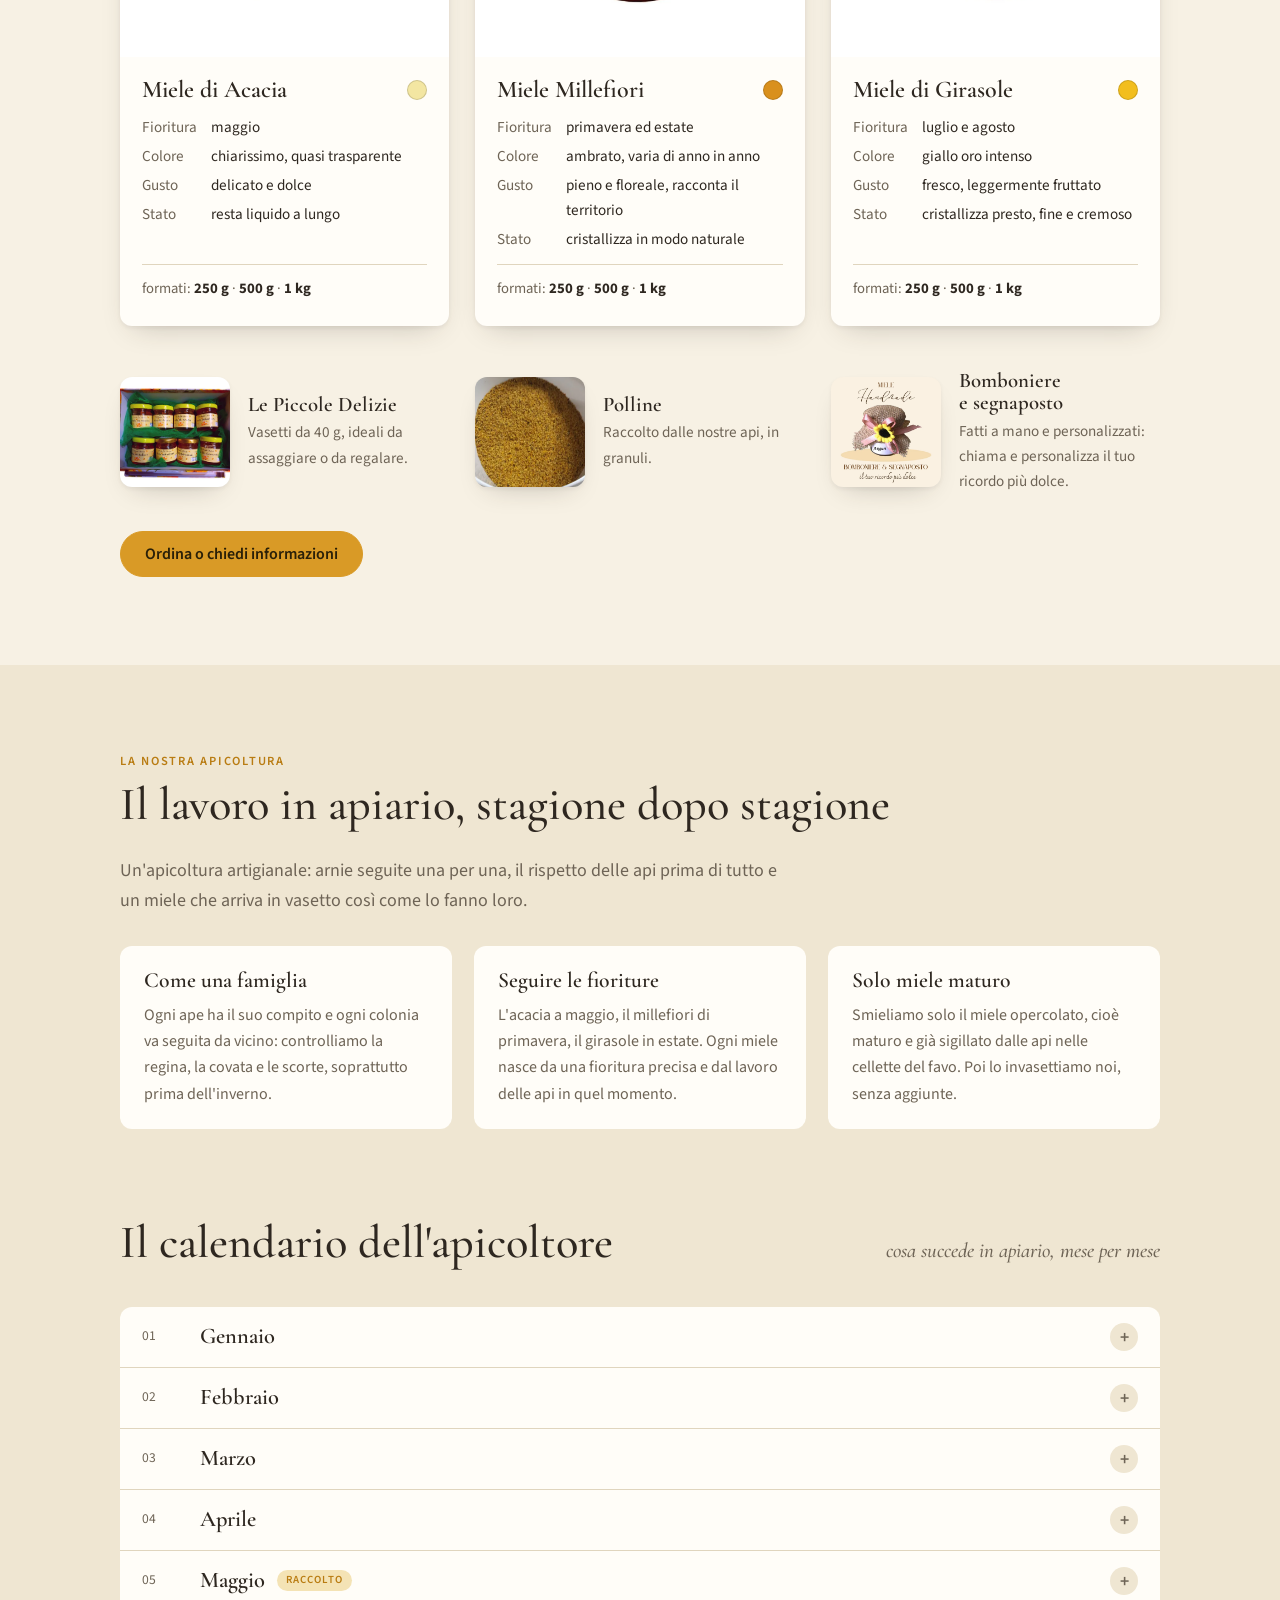
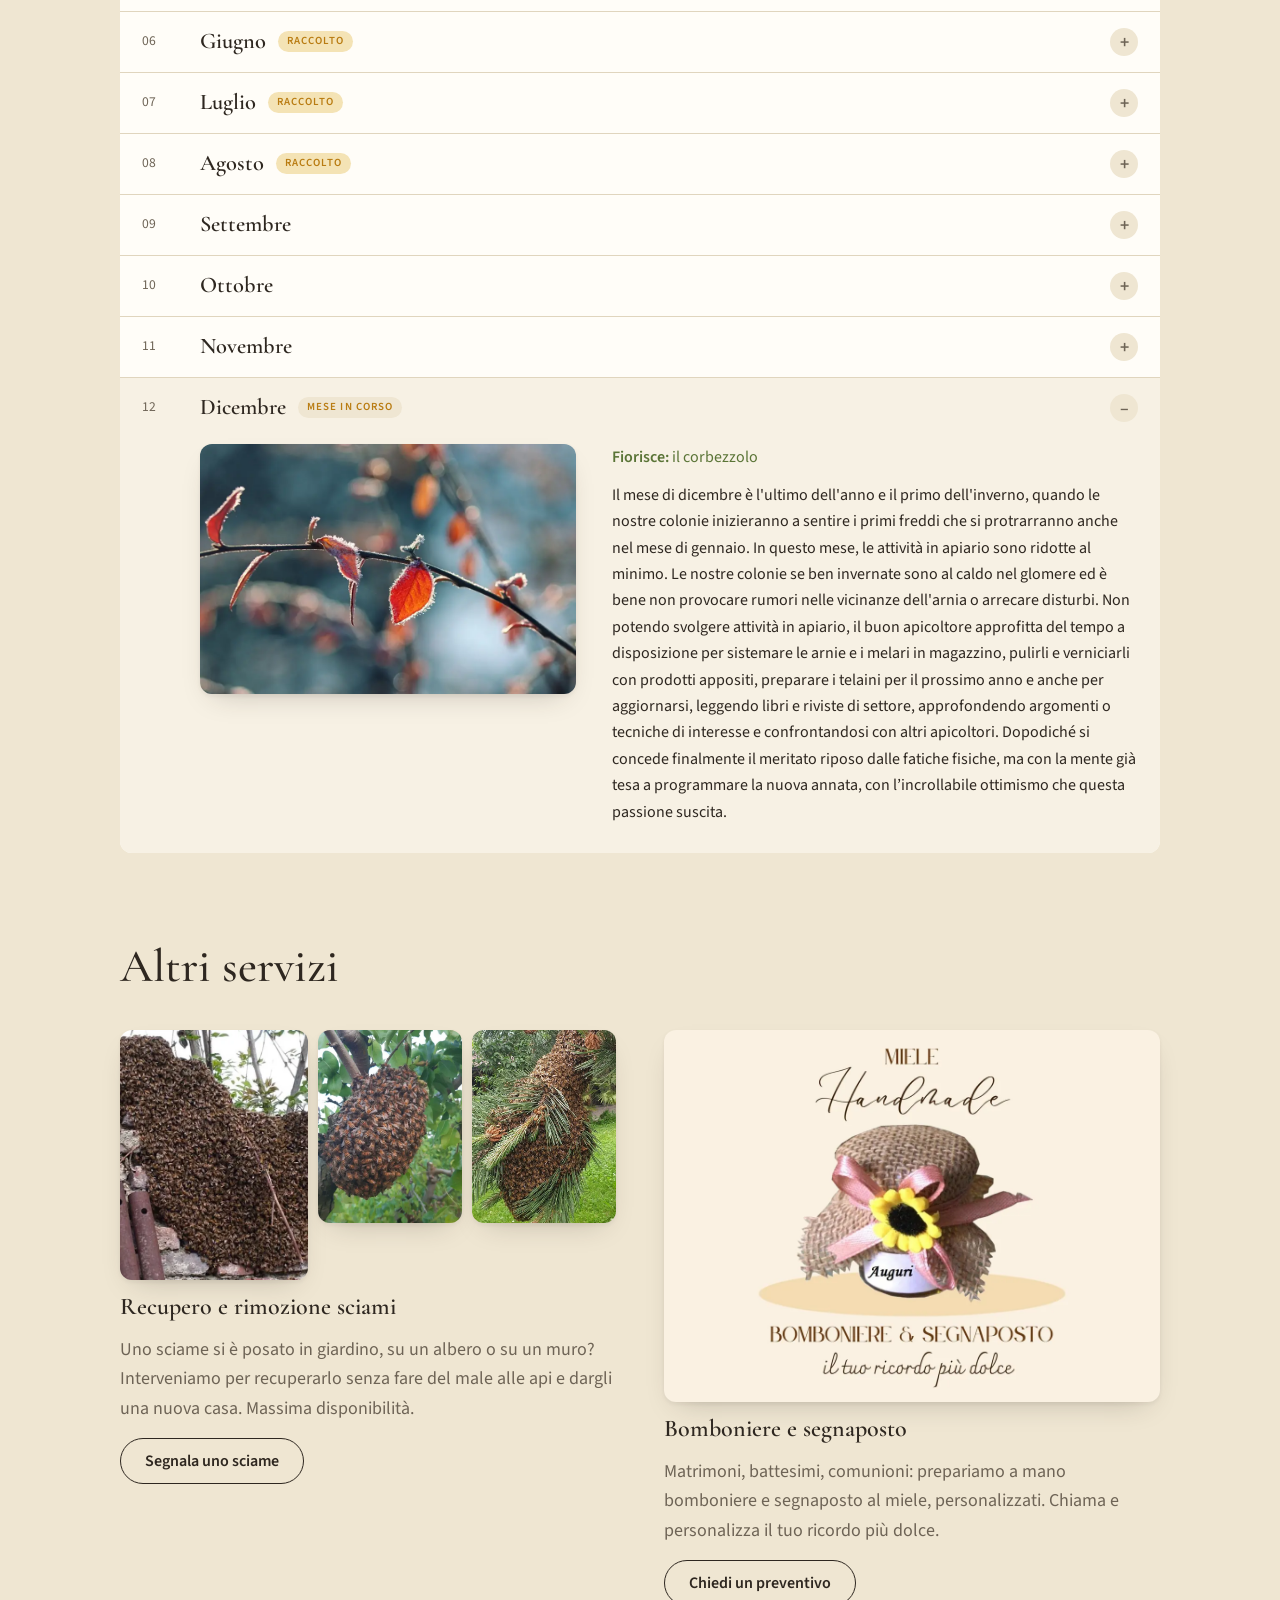
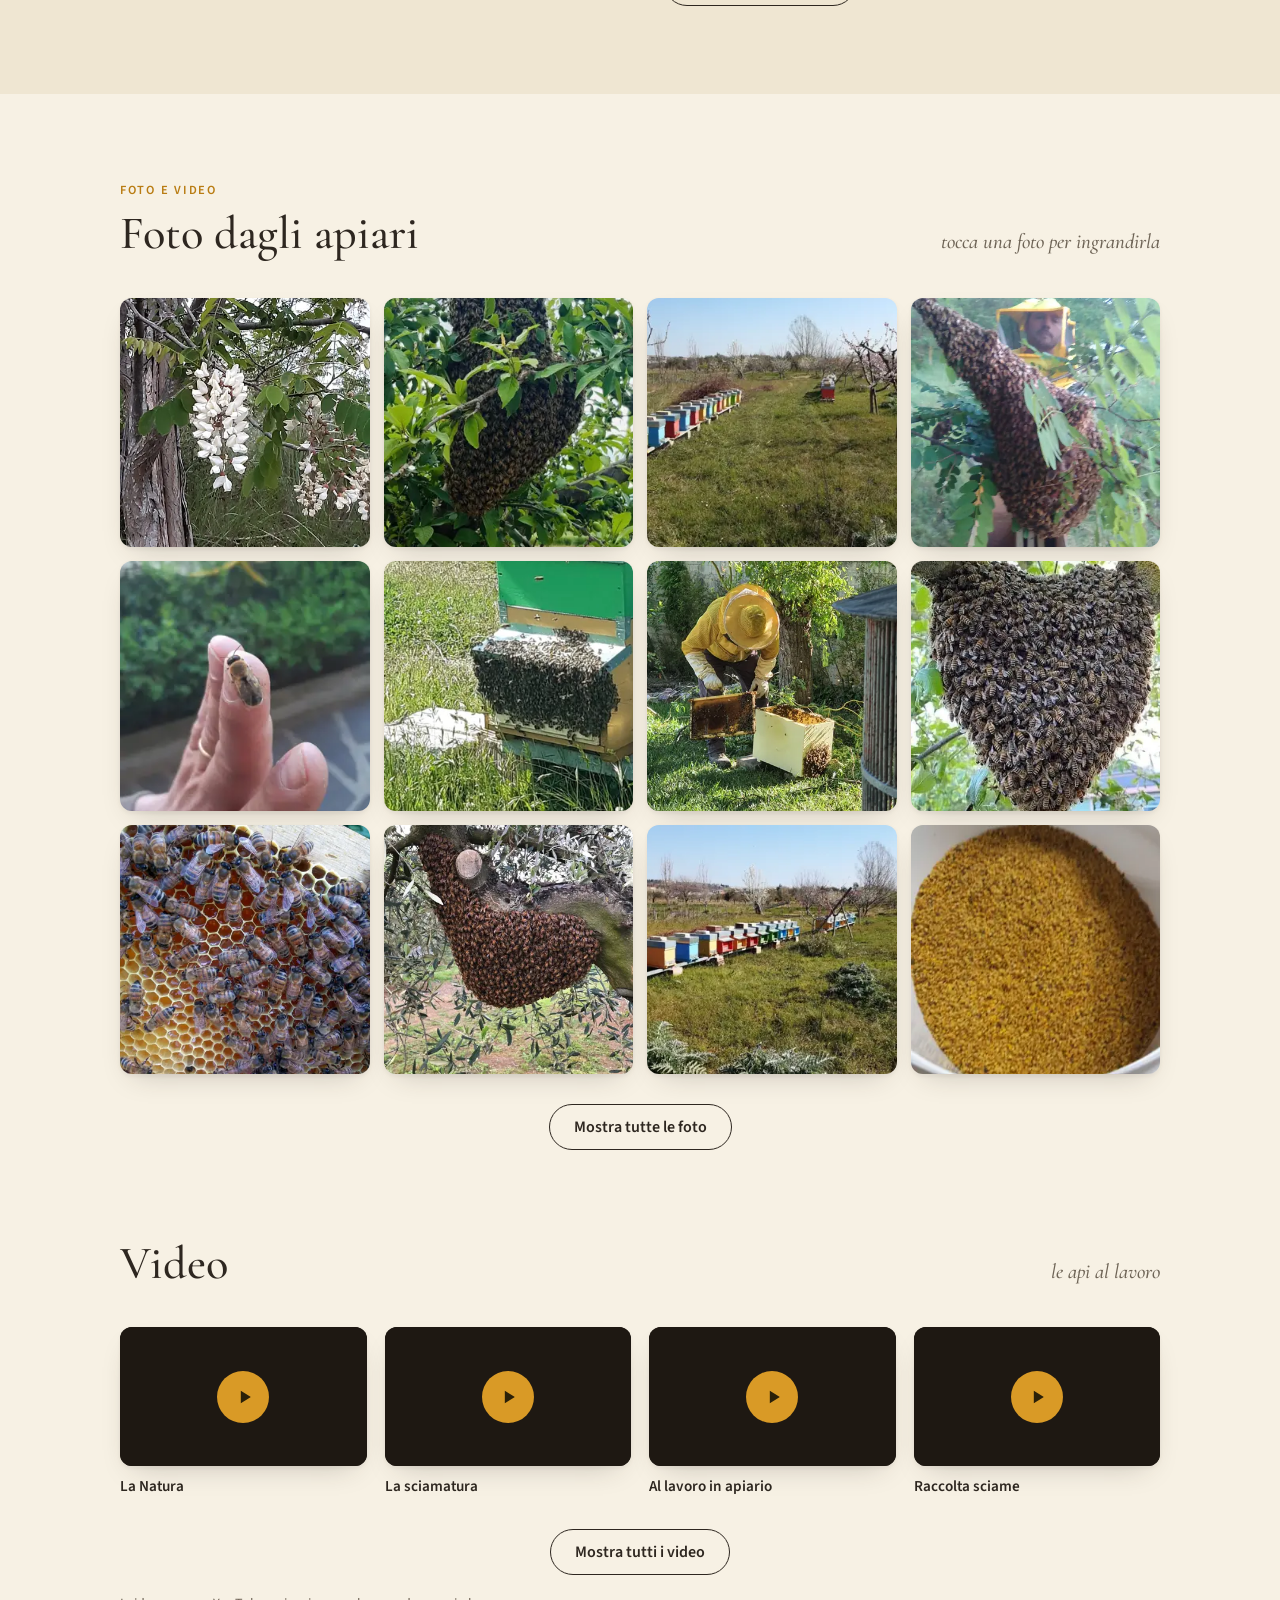
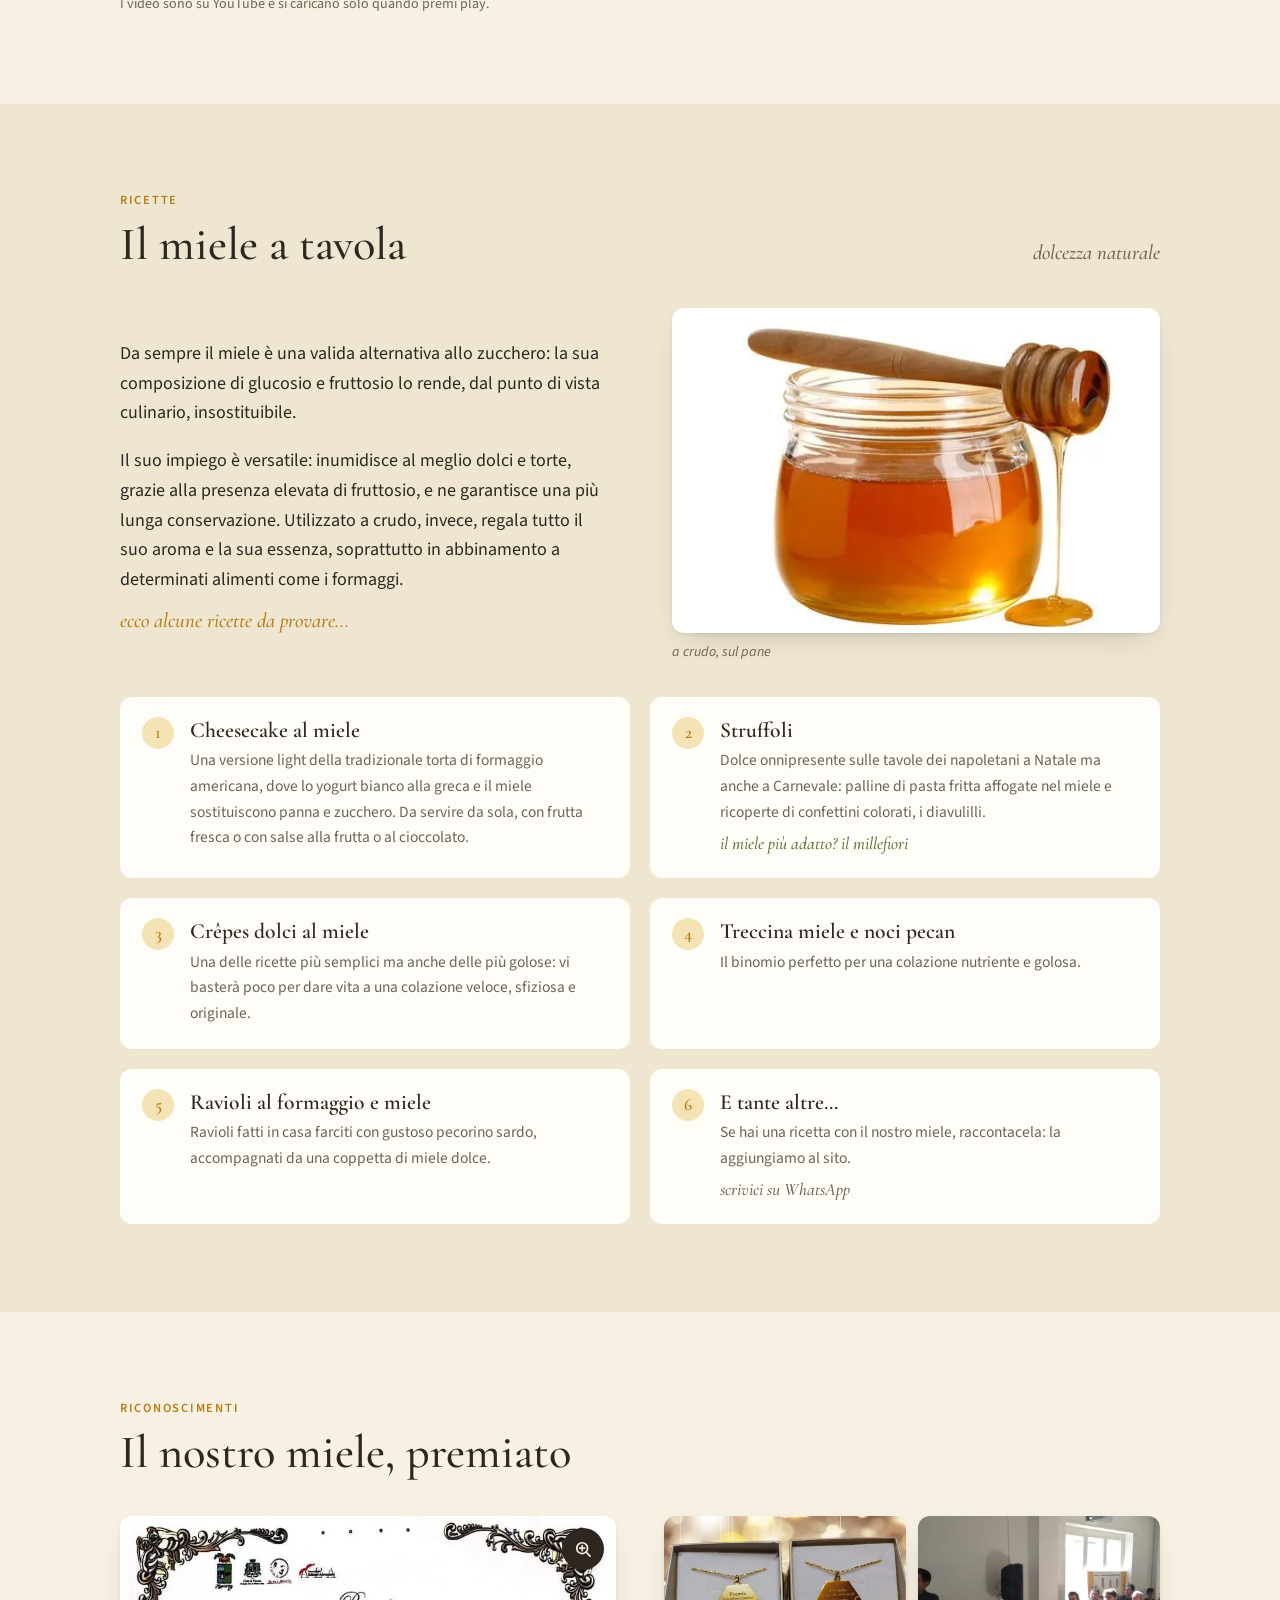
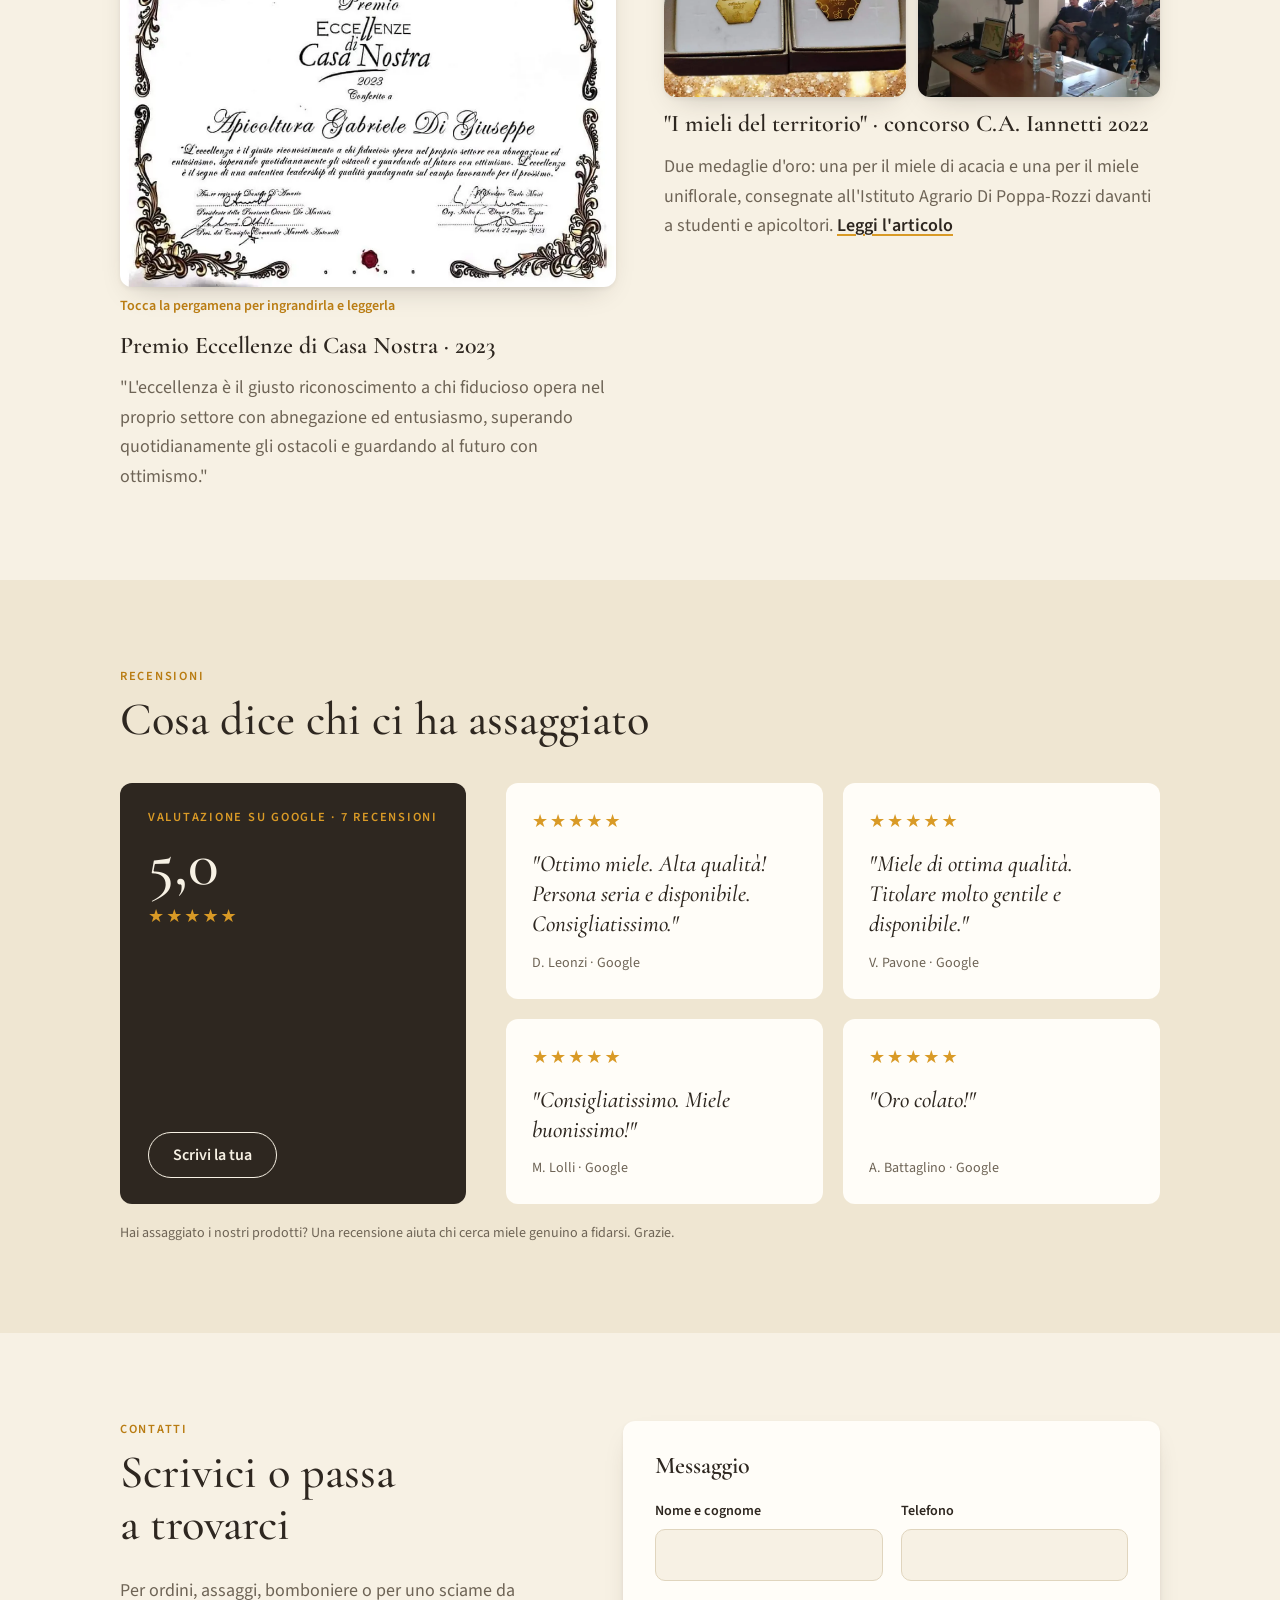
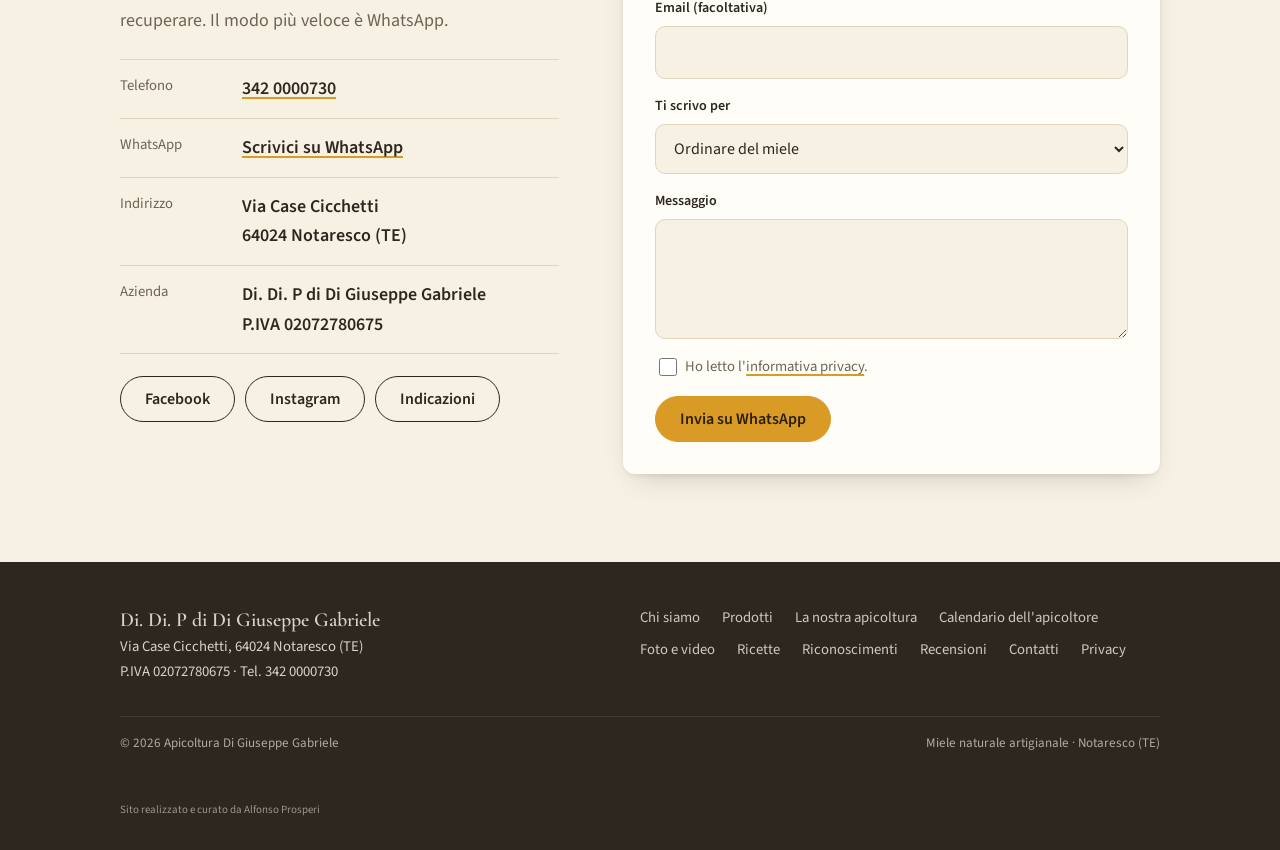
==== commit 674a9075: "Credito nel piè di pagina (home e privacy) Co-Authored-By: Claude Fable 5.1 <noreply@anthropic.com> " ====
--- a/index.html
+++ b/index.html
@@ -14,7 +14,7 @@
 <meta content="Apicoltura Di Giuseppe Gabriele" property="og:title"/>
 <meta content="Miele artigianale di acacia, millefiori e girasole prodotto da Gabriele Di Giuseppe, apicoltore a Notaresco (TE). Polline, bomboniere e segnaposto, recupero sciami." property="og:description"/>
 <meta content="https://apicolturagabriele.github.io/" property="og:url"/>
-<meta content="https://apicolturagabriele.github.io/img/og-apicoltura.jpg" property="og:image"/>
+<meta content="https://apicolturagabriele.github.io/img/og-apicoltura.jpg?v=2" property="og:image"/>
 <meta content="1200" property="og:image:width"/>
 <meta content="630" property="og:image:height"/>
 <meta content="summary_large_image" name="twitter:card"/>
@@ -23,7 +23,7 @@
 <link href="img/apple-touch-icon.png" rel="apple-touch-icon"/>
 <link as="font" crossorigin="" href="fonts/cormorant-garamond-latin-500-normal.woff2" rel="preload" type="font/woff2"/>
 <link as="font" crossorigin="" href="fonts/source-sans-3-latin-400-normal.woff2" rel="preload" type="font/woff2"/>
-<link href="stile.css?v=2fad3878" rel="stylesheet"/>
+<link href="stile.css?v=688e3501" rel="stylesheet"/>
 <script type="application/ld+json">
 {"@context":"https://schema.org","@type":"LocalBusiness","name":"Di. Di. P di Di Giuseppe Gabriele","alternateName":"Apicoltura Di Giuseppe Gabriele","description":"Azienda apistica, miele naturale artigianale","url":"https://apicolturagabriele.github.io/","logo":"https://apicolturagabriele.github.io/img/logo.png","telephone":"+39 342 0000730","vatID":"IT02072780675","address":{"@type":"PostalAddress","streetAddress":"Via Case Cicchetti","addressLocality":"Notaresco","postalCode":"64024","addressRegion":"TE","addressCountry":"IT"},"aggregateRating":{"@type":"AggregateRating","ratingValue":"5","bestRating":"5","reviewCount":"7"},"sameAs":["https://www.facebook.com/Di.Di.PdiDiGiuseppeGabriele/","https://www.instagram.com/apicoltura_digiuseppegabriele/"]}
 </script>
@@ -354,6 +354,7 @@
 <p><strong>Di. Di. P di Di Giuseppe Gabriele</strong><br/>Via Case Cicchetti, 64024 Notaresco (TE)<br/>P.IVA 02072780675 · Tel. 342 0000730</p>
 <nav aria-label="Pagine del sito"><a href="#chi-siamo">Chi siamo</a><a href="#prodotti">Prodotti</a><a href="#apicoltura">La nostra apicoltura</a><a href="#calendario">Calendario dell'apicoltore</a><a href="#galleria">Foto e video</a><a href="#miele-a-tavola">Ricette</a><a href="#riconoscimenti">Riconoscimenti</a><a href="#recensioni">Recensioni</a><a href="#contatti">Contatti</a><a href="privacy.html">Privacy</a></nav>
 <div class="pagina"><span>© <span id="anno">2026</span> Apicoltura Di Giuseppe Gabriele</span><span>Miele naturale artigianale · Notaresco (TE)</span></div>
+<p class="credito">Sito realizzato e curato da <a href="https://prosperialfonso.com" rel="author">Alfonso Prosperi</a></p>
 </div>
 </footer>
 <a aria-label="Scrivici su WhatsApp" class="wa" href="https://wa.me/393420000730" rel="noopener" target="_blank"><svg aria-hidden="true" fill="currentColor" viewbox="0 0 24 24"><path d="M12 2.2A9.7 9.7 0 0 0 3.7 16.9L2.3 21.8l5-1.3A9.7 9.7 0 1 0 12 2.2zm0 17.7a8 8 0 0 1-4.1-1.1l-.3-.2-3 .8.8-2.9-.2-.3A8 8 0 1 1 12 19.9zm4.4-6c-.2-.1-1.4-.7-1.7-.8-.2-.1-.4-.1-.5.1l-.8.9c-.1.2-.3.2-.5.1a6.5 6.5 0 0 1-3.2-2.8c-.2-.4.2-.4.7-1.2.1-.1 0-.3 0-.4l-.8-1.8c-.2-.5-.4-.4-.5-.4h-.5c-.2 0-.4.1-.6.3-.2.2-.8.8-.8 2s.8 2.3.9 2.5c.1.2 1.6 2.5 4 3.5 1.5.6 2 .7 2.8.6.4-.1 1.4-.6 1.6-1.1.2-.5.2-1 .1-1.1l-.2-.3z"></path></svg></a>
--- a/stile.css
+++ b/stile.css
@@ -365,6 +365,9 @@
 .chiusura nav a:hover{opacity:1;color:var(--miele-vivo)}
 .chiusura .pagina{width:100%;display:flex;justify-content:space-between;flex-wrap:wrap;gap:8px;margin-top:8px;padding-top:16px;border-top:1px solid rgba(247,241,228,.15);font-size:.82rem;opacity:.65}
 .chiusura .pagina a{color:inherit}
+.chiusura .credito{width:100%;margin-top:24px;font-size:11px;line-height:1.4;text-align:left;opacity:.55}
+.chiusura .credito a{color:inherit;text-decoration:none}
+.chiusura .credito a:hover{text-decoration:underline}
 :root[data-theme="dark"] .chiusura{background:#15120E;color:var(--inchiostro)}
 .wa{position:fixed;right:16px;bottom:calc(16px + env(safe-area-inset-bottom,0px));z-index:40;width:54px;height:54px;border-radius:50%;background:#25D366;color:#fff;display:grid;place-items:center;box-shadow:0 8px 20px -6px rgba(0,0,0,.45)}
 .wa svg{width:27px;height:27px}
